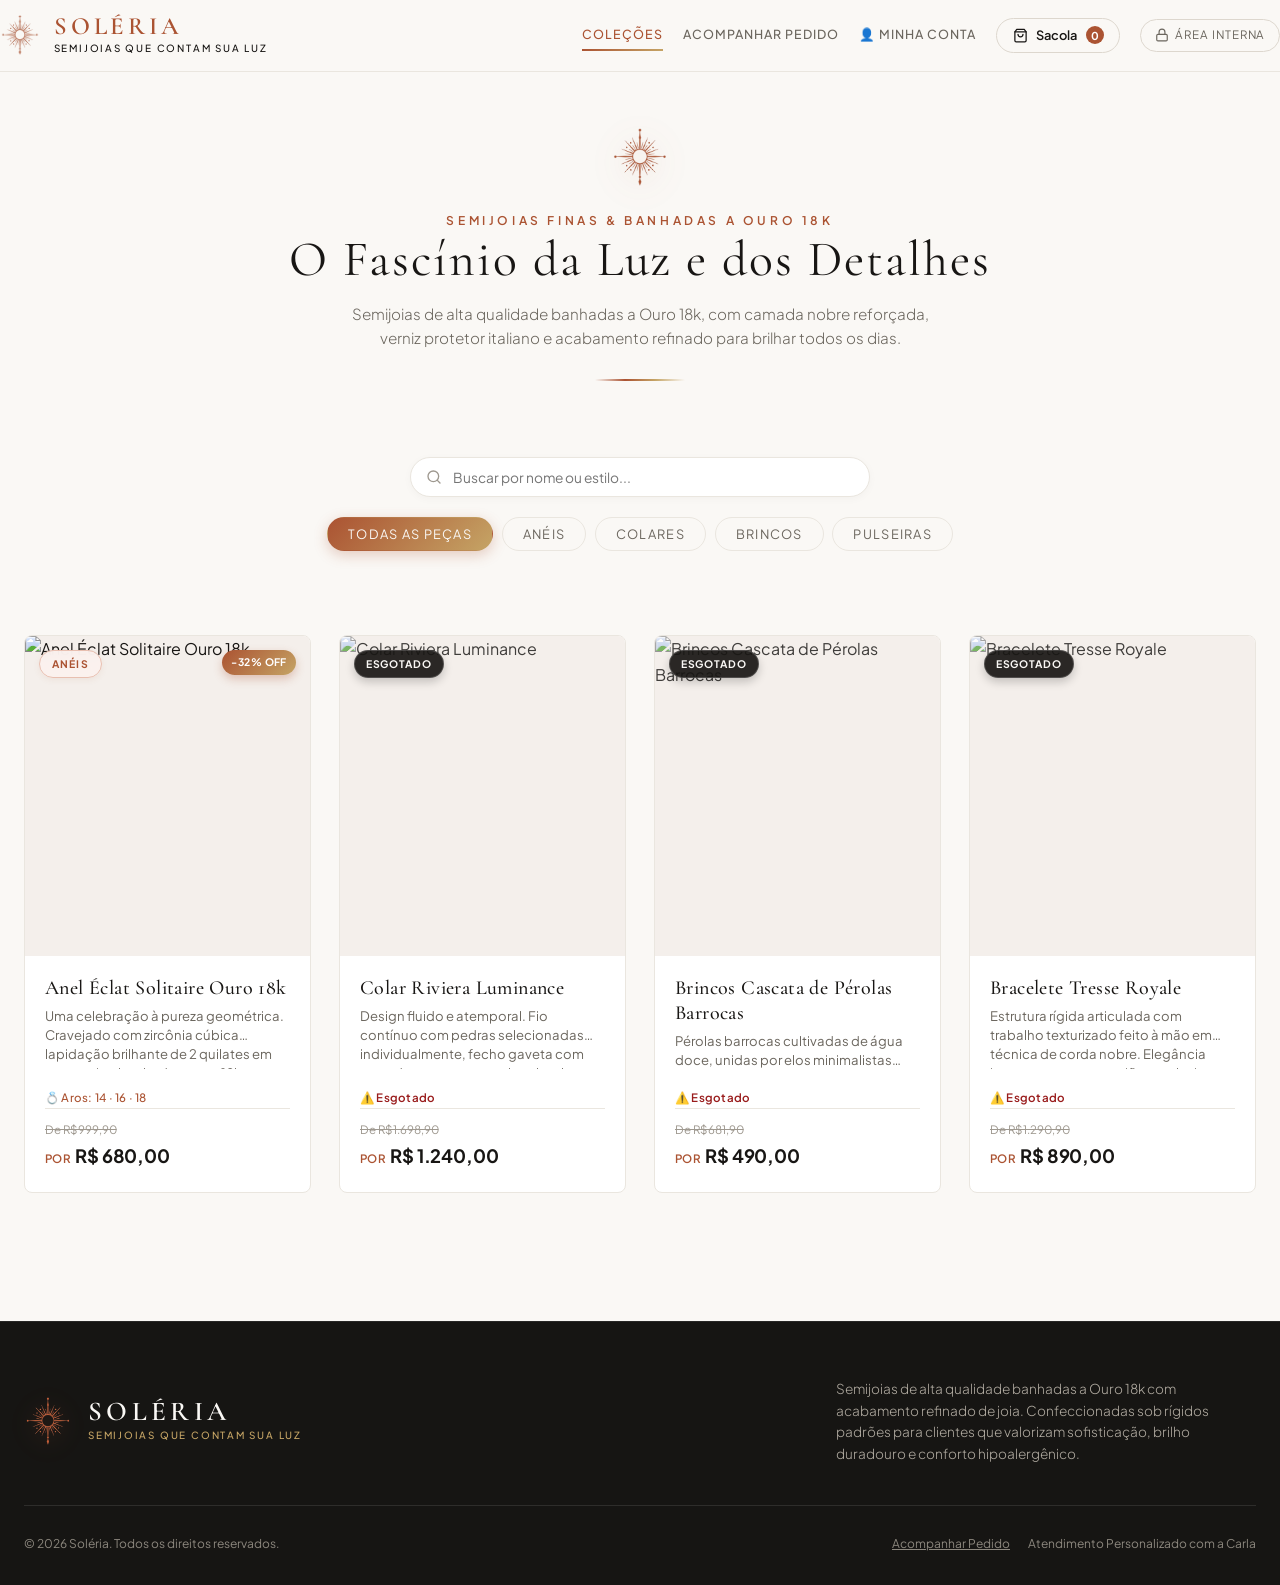
==== index.html @ b178fcd4 "fix(dashboard): ajustes de status aguardando pagamento, faturamento com baixa parcial e compatibilid" ====
<!DOCTYPE html>
<html lang="pt-BR">
<head>
  <meta charset="UTF-8">
  <meta name="viewport" content="width=device-width, initial-scale=1.0, viewport-fit=cover">
  
  <!-- SEO Essencial & Google Indexing -->
  <title>Soléria — Joias que contam sua luz</title>
  <meta name="description" content="Semijoias de alta qualidade banhadas a Ouro 18k com acabamento refinado de joia, verniz protetor e brilho duradouro. Conheça o catálogo exclusivo da Soléria.">
  <meta name="keywords" content="Soléria, semijoias, semijoias banhadas a ouro 18k, semijoias de alta qualidade, joias que contam sua luz, anéis banhados a ouro, colares, brincos, pulseiras, semijoias hipoalergênicas">
  <meta name="robots" content="index, follow, max-image-preview:large, max-snippet:-1, max-video-preview:-1">
  <link rel="canonical" href="https://soleria.carlamota.com.br/">
  <meta name="author" content="Soléria">
  <meta name="publisher" content="Soléria">

  <!-- Open Graph / Redes Sociais / WhatsApp -->
  <meta property="og:locale" content="pt_BR">
  <meta property="og:type" content="website">
  <meta property="og:title" content="Soléria — Joias que contam sua luz">
  <meta property="og:description" content="Semijoias de alta qualidade banhadas a Ouro 18k com acabamento refinado de joia, verniz protetor e brilho duradouro. Conheça o catálogo exclusivo da Soléria.">
  <meta property="og:url" content="https://soleria.carlamota.com.br/">
  <meta property="og:site_name" content="Soléria">
  <meta property="og:image" content="https://soleria.carlamota.com.br/assets/images/logo-simbolo.png">

  <!-- Twitter Cards -->
  <meta name="twitter:card" content="summary_large_image">
  <meta name="twitter:title" content="Soléria — Joias que contam sua luz">
  <meta name="twitter:description" content="Semijoias de alta qualidade banhadas a Ouro 18k com acabamento refinado de joia, verniz protetor e brilho duradouro.">
  <meta name="twitter:image" content="https://soleria.carlamota.com.br/assets/images/logo-simbolo.png">

  <!-- Favicon -->
  <link rel="icon" type="image/png" href="assets/images/logo-simbolo.png">
  
  <!-- Dados Estruturados Schema.org (Google Rich Snippets) -->
  <script type="application/ld+json">
  {
    "@context": "https://schema.org",
    "@graph": [
      {
        "@type": "JewelryStore",
        "@id": "https://soleria.carlamota.com.br/#store",
        "name": "Soléria",
        "alternateName": "Soléria Semijoias",
        "url": "https://soleria.carlamota.com.br/",
        "logo": "https://soleria.carlamota.com.br/assets/images/logo-simbolo.png",
        "image": "https://soleria.carlamota.com.br/assets/images/logo-simbolo.png",
        "description": "Semijoias de alta qualidade banhadas a Ouro 18k com acabamento refinado de joia, camada nobre reforçada e verniz protetor.",
        "priceRange": "$$",
        "currenciesAccepted": "BRL",
        "paymentAccepted": "Cartão de Crédito, PIX, Boleto"
      },
      {
        "@type": "WebSite",
        "@id": "https://soleria.carlamota.com.br/#website",
        "url": "https://soleria.carlamota.com.br/",
        "name": "Soléria — Joias que contam sua luz",
        "publisher": {
          "@id": "https://soleria.carlamota.com.br/#store"
        }
      }
    ]
  }
  </script>
  
  <!-- Bootloader White-Label / Multi-Tenant (Injeta cores, logo e banco da cliente) -->
  <script src="assets/js/tenant-config.js"></script>

  <!-- Estilos Compartilhados -->
  <link rel="stylesheet" href="assets/css/style.css?v=3.4">
  
  <!-- Supabase CDN -->
  <script src="https://cdn.jsdelivr.net/npm/@supabase/supabase-js@2"></script>
</head>
<body>

  <!-- Header Público -->
  <header class="site-header">
    <div class="container header-top">
      <div class="header-brand">
        <a href="/" class="header-brand-link" title="Soléria — Joias que contam sua luz">
          <img src="assets/images/logo-simbolo.png" alt="Símbolo Soléria" class="header-brand-symbol">
          <div>
            <span class="brand-title">Soléria</span>
            <span class="brand-subtitle">Semijoias que contam sua luz</span>
          </div>
        </a>
      </div>

      <nav class="header-nav">
        <a href="#colecoes" class="nav-link active">Coleções</a>
        <a href="rastreio.html" class="nav-link">Acompanhar Pedido</a>
        <a href="minha-conta.html" class="nav-link" id="nav-customer-account">Minha Conta</a>
        <button type="button" class="header-cart-btn" id="btn-open-cart" title="Ver Sacola de Compras">
          <svg width="15" height="15" viewBox="0 0 24 24" fill="none" stroke="currentColor" stroke-width="2" stroke-linecap="round" stroke-linejoin="round">
            <path d="M6 2L3 6v14a2 2 0 0 0 2 2h14a2 2 0 0 0 2-2V6l-3-4z"></path>
            <line x1="3" y1="6" x2="21" y2="6"></line>
            <path d="M16 10a4 4 0 0 1-8 0"></path>
          </svg>
          <span>Sacola</span>
          <span class="header-cart-badge">0</span>
        </button>
        <a href="admin.html" class="btn-header-admin" title="Acesso Restrito à Equipe">
          <svg width="14" height="14" viewBox="0 0 24 24" fill="none" stroke="currentColor" stroke-width="2" stroke-linecap="round" stroke-linejoin="round">
            <rect x="3" y="11" width="18" height="11" rx="2" ry="2"></rect>
            <path d="M7 11V7a5 5 0 0 1 10 0v4"></path>
          </svg>
          Área Interna
        </a>
      </nav>
    </div>
  </header>

  <!-- Barra de Administrador Ativo no Catálogo (Exibida dinamicamente se logado) -->
  <div id="catalog-admin-bar" class="catalog-admin-bar" style="display: none;">
    <div class="container admin-bar-content">
      <div class="admin-bar-left">
        <span class="admin-bar-dot"></span>
        <span><strong>Modo Gestor Ativo:</strong> Você está conectado como administrador. Todas as vendas devem ser registradas via Pedidos.</span>
      </div>
      <div>
        <a href="admin-pedidos.html?novo=true" class="admin-bar-link" style="margin-right: 1rem;">+ Novo Pedido</a>
        <a href="admin.html" class="admin-bar-link">Painel &rarr;</a>
      </div>
    </div>
  </div>

  <!-- Hero Section -->
  <section class="catalog-hero container">
    <div class="hero-emblem-wrap">
      <img src="assets/images/logo-simbolo.png" alt="Soléria Emblema" class="hero-emblem-img">
    </div>
    <span class="catalog-hero-eyebrow">Semijoias Finas & Banhadas a Ouro 18k</span>
    <h1 class="catalog-hero-title">O Fascínio da Luz e dos Detalhes</h1>
    <p class="catalog-hero-desc">
      Semijoias de alta qualidade banhadas a Ouro 18k, com camada nobre reforçada, verniz protetor italiano e acabamento refinado para brilhar todos os dias.
    </p>
  </section>

  <!-- Barra de Filtros e Busca -->
  <section class="container filter-bar-wrapper" id="colecoes">
    <div class="filter-search-container">
      <svg class="filter-search-icon" width="16" height="16" viewBox="0 0 24 24" fill="none" stroke="currentColor" stroke-width="2" stroke-linecap="round" stroke-linejoin="round">
        <circle cx="11" cy="11" r="8"></circle>
        <line x1="21" y1="21" x2="16.65" y2="16.65"></line>
      </svg>
      <input type="text" id="catalog-search" class="filter-search-input" placeholder="Buscar por nome ou estilo...">
    </div>

    <div class="category-pills" id="category-filters">
      <button class="category-pill active" data-category="todas">Todas as Peças</button>
      <!-- Categorias adicionais injetadas dinamicamente via JS -->
    </div>
  </section>

  <!-- Grid de Produtos -->
  <main class="container">
    <div id="loading-spinner" class="spinner"></div>

    <div class="product-grid" id="product-grid" style="display: none;">
      <!-- Cards de produtos injetados via catalogo.js -->
    </div>

    <!-- Estado Vazio -->
    <div id="empty-state" class="empty-state" style="display: none;">
      <div class="empty-state-icon">✦</div>
      <h3 class="empty-state-title">Nenhuma peça encontrada</h3>
      <p class="empty-state-desc">Tente ajustar seus filtros de busca ou conferir nossas outras categorias.</p>
      <button class="btn-secondary" id="btn-reset-filter">Ver Todas as Peças</button>
    </div>
  </main>

  <!-- Modal de Detalhes do Produto -->
  <div class="modal-overlay" id="product-modal" aria-hidden="true" role="dialog">
    <div class="modal-window">
      <button class="modal-close-btn" id="modal-close-btn" aria-label="Fechar modal">
        <svg width="18" height="18" viewBox="0 0 24 24" fill="none" stroke="currentColor" stroke-width="2" stroke-linecap="round" stroke-linejoin="round">
          <line x1="18" y1="6" x2="6" y2="18"></line>
          <line x1="6" y1="6" x2="18" y2="18"></line>
        </svg>
      </button>

      <div class="modal-product-layout">
        <!-- Galeria de Imagens -->
        <div class="modal-gallery">
          <div class="modal-main-image-wrap" id="modal-main-image-wrap" role="button" tabindex="0" title="Toque para ver a foto maior" aria-label="Toque para ver a foto maior">
            <img id="modal-main-img" class="modal-main-image" src="" alt="Imagem do Produto">
            <span class="modal-zoom-badge" aria-hidden="true">
              <svg width="14" height="14" viewBox="0 0 24 24" fill="none" stroke="currentColor" stroke-width="2.2" stroke-linecap="round" stroke-linejoin="round">
                <circle cx="11" cy="11" r="8"></circle>
                <line x1="21" y1="21" x2="16.65" y2="16.65"></line>
                <line x1="11" y1="8" x2="11" y2="14"></line>
                <line x1="8" y1="11" x2="14" y2="11"></line>
              </svg>
              <span>Toque para ampliar</span>
            </span>
          </div>
          <div class="modal-thumbnails" id="modal-thumbnails">
            <!-- Miniaturas injetadas dinamicamente -->
          </div>
        </div>

        <!-- Informações e Ações -->
        <div class="modal-details">
          <span class="modal-category-tag" id="modal-category">Categoria</span>
          <h2 class="modal-product-name" id="modal-title">Nome da Joia</h2>
          <div class="modal-product-sku" id="modal-sku" style="display: none;">
            SKU: <span id="modal-sku-val"></span>
          </div>
          
          <div class="modal-price-box">
            <div class="modal-price-promo-row" id="modal-promo-row" style="display: none;">
              <span class="modal-price-old" id="modal-price-old">De R$ 0,00</span>
              <span class="modal-discount-badge" id="modal-discount-badge">-35% OFF</span>
            </div>
            <div class="modal-price-val">
              <span class="modal-price-prefix" id="modal-price-prefix" style="display: none;">Por </span><span id="modal-price">R$ 0,00</span>
            </div>
            <div class="modal-price-installment" id="modal-installment">Até 6x sem juros no cartão de crédito</div>
          </div>

          <!-- Seleção de Aros Disponíveis (Visível apenas quando houver tamanhos em estoque) -->
          <div class="modal-sizes-box" id="modal-sizes-wrapper" style="display: none;">
            <div class="modal-sizes-title">
              <span>💍</span> Aros Disponíveis em Estoque:
            </div>
            <div class="modal-sizes-list" id="modal-sizes-list"></div>
          </div>

          <div class="modal-description-title">Detalhes da Peça</div>
          <div class="modal-description-text" id="modal-description">
            Descrição detalhada da peça.
          </div>

          <div class="modal-actions">
            <button type="button" class="btn-add-to-cart" id="btn-modal-add-cart">
              <svg width="16" height="16" viewBox="0 0 24 24" fill="none" stroke="currentColor" stroke-width="2" stroke-linecap="round" stroke-linejoin="round">
                <path d="M6 2L3 6v14a2 2 0 0 0 2 2h14a2 2 0 0 0 2-2V6l-3-4z"></path>
                <line x1="3" y1="6" x2="21" y2="6"></line>
                <path d="M16 10a4 4 0 0 1-8 0"></path>
              </svg>
              Adicionar à Sacola
            </button>

            <a id="modal-whatsapp-btn" href="#" target="_blank" rel="noopener noreferrer" class="btn-whatsapp-concierge">
              <svg viewBox="0 0 24 24">
                <path d="M12.04 2c-5.46 0-9.91 4.45-9.91 9.91 0 1.75.46 3.45 1.32 4.95L2.05 22l5.25-1.38c1.45.79 3.08 1.21 4.74 1.21 5.46 0 9.91-4.45 9.91-9.91 0-2.65-1.03-5.14-2.9-7.01A9.82 9.82 0 0 0 12.04 2m.01 1.67c2.2 0 4.26.86 5.82 2.42a8.23 8.23 0 0 1 2.41 5.83c0 4.54-3.7 8.24-8.24 8.24-1.48 0-2.93-.4-4.2-1.15l-.3-.18-3.12.82.83-3.04-.2-.31a8.19 8.19 0 0 1-1.26-4.38c0-4.54 3.7-8.24 8.24-8.24m4.52 11.63c-.25-.13-1.47-.72-1.7-.81-.23-.08-.39-.13-.56.13-.17.25-.64.81-.79.97-.14.17-.29.19-.54.06-.25-.13-1.06-.39-2.02-1.25-.75-.67-1.26-1.5-1.4-1.75-.15-.25-.02-.39.11-.51.11-.11.25-.29.38-.44.12-.14.17-.25.25-.42.08-.17.04-.31-.02-.44-.06-.13-.56-1.34-.76-1.84-.2-.48-.4-.42-.56-.43h-.47c-.17 0-.44.06-.67.31-.23.25-.88.86-.88 2.1 0 1.24.9 2.44 1.03 2.61.13.17 1.78 2.71 4.3 3.8 2.53 1.09 2.53.73 2.99.69.45-.05 1.47-.6 1.68-1.18.21-.59.21-1.09.15-1.19-.06-.1-.23-.17-.48-.29z"/>
              </svg>
              Falar com a Carla no WhatsApp
            </a>

            <button type="button" class="btn-modal-close-secondary" id="btn-modal-close-secondary">
              ✕ Fechar Janela
            </button>
          </div>
        </div>
      </div>
    </div>
  </div>

  <!-- Lightbox de Ampliação de Foto (Modal de Zoom com Botão de Fechar) -->
  <div class="image-lightbox-overlay" id="image-lightbox-modal" aria-hidden="true" role="dialog" aria-label="Foto ampliada da joia">
    <div class="lightbox-header">
      <span class="lightbox-counter" id="lightbox-counter">1 de 1</span>
      <button type="button" class="lightbox-close-btn" id="lightbox-close-btn" aria-label="Fechar foto ampliada">
        <svg width="22" height="22" viewBox="0 0 24 24" fill="none" stroke="currentColor" stroke-width="2.5" stroke-linecap="round" stroke-linejoin="round">
          <line x1="18" y1="6" x2="6" y2="18"></line>
          <line x1="6" y1="6" x2="18" y2="18"></line>
        </svg>
      </button>
    </div>

    <div class="lightbox-content" id="lightbox-content">
      <button type="button" class="lightbox-nav-btn lightbox-prev" id="lightbox-prev" aria-label="Foto anterior" style="display: none;">
        <svg width="24" height="24" viewBox="0 0 24 24" fill="none" stroke="currentColor" stroke-width="2.5" stroke-linecap="round" stroke-linejoin="round">
          <polyline points="15 18 9 12 15 6"></polyline>
        </svg>
      </button>

      <div class="lightbox-img-wrapper" id="lightbox-img-wrapper">
        <img id="lightbox-img" class="lightbox-img" src="" alt="Foto ampliada da joia">
      </div>

      <button type="button" class="lightbox-nav-btn lightbox-next" id="lightbox-next" aria-label="Próxima foto" style="display: none;">
        <svg width="24" height="24" viewBox="0 0 24 24" fill="none" stroke="currentColor" stroke-width="2.5" stroke-linecap="round" stroke-linejoin="round">
          <polyline points="9 18 15 12 9 6"></polyline>
        </svg>
      </button>
    </div>

    <div class="lightbox-footer">
      <div class="lightbox-thumbnails" id="lightbox-thumbnails"></div>
      <button type="button" class="lightbox-btn-close-bottom" id="lightbox-btn-close-bottom">
        ✕ Fechar foto ampliada
      </button>
    </div>
  </div>

  <!-- Drawer da Sacola de Compras -->
  <div class="cart-drawer-overlay" id="cart-drawer-overlay">
    <aside class="cart-drawer">
      <div class="cart-drawer-header">
        <div class="cart-drawer-title-wrap">
          <h2 class="cart-drawer-title">Sua Sacola</h2>
          <span class="cart-drawer-count" id="cart-drawer-count">0 peças</span>
        </div>
        <button type="button" class="cart-drawer-close" id="cart-drawer-close" aria-label="Fechar sacola">
          <svg width="20" height="20" viewBox="0 0 24 24" fill="none" stroke="currentColor" stroke-width="2">
            <line x1="18" y1="6" x2="6" y2="18"></line>
            <line x1="6" y1="6" x2="18" y2="18"></line>
          </svg>
        </button>
      </div>
      <div class="cart-drawer-body" id="cart-drawer-body"></div>
      <div class="cart-drawer-footer" id="cart-drawer-footer"></div>
    </aside>
  </div>

  <!-- Footer Público -->
  <footer class="site-footer">
    <div class="container">
      <div class="footer-top">
        <div class="footer-brand">
          <img src="assets/images/logo-simbolo.png" alt="Soléria" class="footer-brand-logo-img">
          <div>
            <div class="brand-title" style="color: #FAF8F5; font-size: 1.7rem;">Soléria</div>
            <div class="brand-subtitle" style="color: var(--gold-primary);">Semijoias que contam sua luz</div>
          </div>
        </div>
        <p style="max-width: 420px; font-size: 0.85rem; color: #B3ADA3; font-weight: 300;">
          Semijoias de alta qualidade banhadas a Ouro 18k com acabamento refinado de joia. Confeccionadas sob rígidos padrões para clientes que valorizam sofisticação, brilho duradouro e conforto hipoalergênico.
        </p>
      </div>
      <div class="footer-bottom">
        <span>&copy; <span id="current-year"></span> Soléria. Todos os direitos reservados.</span>
        <span>
          <a href="rastreio" style="color: inherit; text-decoration: underline; margin-right: 1rem;">Acompanhar Pedido</a>
          Atendimento Personalizado com a Carla
        </span>
      </div>
    </div>
  </footer>

  <!-- Scripts -->
  <script src="assets/js/supabase.js?v=3.3"></script>
  <script src="assets/js/cliente.js?v=3.3"></script>
  <script src="assets/js/pagbank.js?v=1.0"></script>
  <script src="assets/js/carrinho.js?v=3.3"></script>
  <script src="assets/js/catalogo.js?v=3.4"></script>
</body>
</html>
---- assets/css/style.css ----
/* ==========================================================================
   SOLÉRIA — HAUTE JOAILLERIE & ACCESSOIRES
   Design System & Shared Stylesheet
   ========================================================================== */

@import url('https://fonts.googleapis.com/css2?family=Cormorant+Garamond:ital,wght@0,300;0,400;0,500;0,600;1,400&family=Plus+Jakarta+Sans:wght@300;400;500;600;700&display=swap');

:root {
  /* Soléria Official Brand Palette (Terracotta + Champagne Gold) */
  --brand-terracotta: #AB5332;       /* Terracota Oficial da Logo Soléria */
  --brand-terracotta-hover: #8F3E20; /* Tom mais escuro para hover */
  --brand-terracotta-dark: #6E2D15;
  --brand-terracotta-light: #FBF2EE; /* Fundo suave para tags e detalhes */
  --brand-terracotta-subtle: #F6E5DE;
  --brand-terracotta-border: #E8BFB0;
  --brand-terracotta-glow: rgba(171, 83, 50, 0.16);

  /* Metallic Accents */
  --gold-primary: #C5A465;        /* Champagne gold */
  --gold-hover: #AF8F4E;
  --gold-light: #F7F2E7;          /* Soft champagne glow */
  --gold-border: #E8DCC4;

  /* Soléria Luxury Dual Gradients */
  --brand-gradient: linear-gradient(135deg, #AB5332 0%, #C5A465 100%);
  --brand-gradient-hover: linear-gradient(135deg, #8F3E20 0%, #AF8F4E 100%);
  --brand-gradient-soft: linear-gradient(135deg, rgba(171, 83, 50, 0.08) 0%, rgba(197, 164, 101, 0.08) 100%);

  /* Base Surface Colors */
  --bg-primary: #FAF8F5;          /* Warm alabaster silk */
  --bg-surface: #FFFFFF;          /* Pure white card surface */
  --bg-surface-alt: #F4EFEB;      /* Muted stone beige */
  --bg-elevated: #FFFFFF;
  --bg-overlay: rgba(18, 17, 16, 0.65);

  --text-primary: #181614;        /* Soft obsidian */
  --text-secondary: #6B665E;      /* Warm taupe gray */
  --text-muted: #9E988F;          /* Subtle tertiary */
  --text-inverse: #FAF8F5;

  /* Borders & Dividers */
  --border-subtle: #EAE6DF;
  --border-medium: #DDD7CE;
  --border-focus: #AB5332;

  /* Feedback Colors */
  --status-active-bg: #EBF5EE;
  --status-active-text: #216E39;
  --status-inactive-bg: #F4F1EA;
  --status-inactive-text: #7A7265;
  --status-danger-bg: #FDF2F2;
  --status-danger-text: #9B2C2C;
  --status-info-bg: #EEF4FB;
  --status-info-text: #2B6CB0;

  /* Typography */
  --font-serif: 'Cormorant Garamond', Georgia, 'Times New Roman', serif;
  --font-sans: 'Plus Jakarta Sans', -apple-system, BlinkMacSystemFont, 'Segoe UI', Roboto, sans-serif;

  /* Elevations & Shadows */
  --shadow-sm: 0 1px 3px rgba(24, 22, 20, 0.04);
  --shadow-md: 0 4px 14px rgba(24, 22, 20, 0.06);
  --shadow-lg: 0 12px 30px rgba(24, 22, 20, 0.08);
  --shadow-dropdown: 0 10px 25px rgba(24, 22, 20, 0.12);

  /* Radius */
  --radius-sm: 4px;
  --radius-md: 8px;
  --radius-lg: 12px;
  --radius-full: 9999px;

  /* Transitions */
  --trans-fast: 0.18s cubic-bezier(0.16, 1, 0.3, 1);
  --trans-smooth: 0.3s cubic-bezier(0.16, 1, 0.3, 1);
}

/* Base Reset */
*, *::before, *::after {
  box-sizing: border-box;
  margin: 0;
  padding: 0;
}

html {
  font-size: 16px;
  scroll-behavior: smooth;
  -webkit-font-smoothing: antialiased;
  -moz-osx-font-smoothing: grayscale;
  -webkit-tap-highlight-color: transparent;
}

body {
  font-family: var(--font-sans);
  background-color: var(--bg-primary);
  color: var(--text-primary);
  line-height: 1.6;
  min-height: 100vh;
  min-height: 100dvh;
  display: flex;
  flex-direction: column;
  overflow-x: hidden;
}

/* Otimização de toque e seleção nativa em dispositivos móveis */
button, a, [role="button"], .category-pill, .cart-qty-btn, .delivery-option-btn, .modal-thumb, .ring-size-badge {
  touch-action: manipulation;
}

button, [role="button"], .category-pill, .header-cart-btn, .cart-qty-btn, .delivery-option-btn {
  user-select: none;
  -webkit-user-select: none;
  -webkit-touch-callout: none;
}

button:active, [role="button"]:active {
  transform: scale(0.97);
}

img {
  max-width: 100%;
  height: auto;
  display: block;
}

button, input, select, textarea {
  font-family: inherit;
  font-size: inherit;
  color: inherit;
}

a {
  color: inherit;
  text-decoration: none;
}

/* Typography Helpers */
.font-serif { font-family: var(--font-serif); }
.font-sans { font-family: var(--font-sans); }

.brand-title {
  font-family: var(--font-serif);
  font-size: 2.1rem;
  font-weight: 400;
  letter-spacing: 0.32em;
  text-transform: uppercase;
  color: var(--brand-terracotta);
  line-height: 1.1;
  transition: color var(--trans-fast);
}

.brand-subtitle {
  font-family: var(--font-sans);
  font-size: 0.66rem;
  letter-spacing: 0.26em;
  text-transform: uppercase;
  color: var(--gold-primary);
  font-weight: 600;
  margin-top: 3px;
}

/* Layout Container */
.container {
  width: 100%;
  max-width: 1280px;
  margin: 0 auto;
  padding: 0 1.5rem;
}

.container-narrow {
  width: 100%;
  max-width: 860px;
  margin: 0 auto;
  padding: 0 1.5rem;
}

/* Header & Navigation (Public) */
.site-header {
  background-color: rgba(250, 248, 245, 0.94);
  backdrop-filter: blur(12px);
  -webkit-backdrop-filter: blur(12px);
  border-bottom: 1px solid var(--border-subtle);
  position: sticky;
  top: 0;
  z-index: 100;
}

.header-top {
  display: flex;
  align-items: center;
  justify-content: space-between;
  padding: 0.85rem 0;
  gap: 1.5rem;
}

.header-brand {
  display: flex;
  align-items: center;
  flex-shrink: 0;
}

.header-brand-link {
  display: flex;
  align-items: center;
  gap: 0.85rem;
  text-decoration: none;
  flex-shrink: 0;
  white-space: nowrap;
}

.header-brand-symbol {
  width: 40px;
  height: 40px;
  object-fit: contain;
  transition: transform var(--trans-smooth);
  flex-shrink: 0;
}

.header-brand-link:hover .header-brand-symbol {
  transform: rotate(30deg) scale(1.08);
}

.brand-title {
  display: block;
  font-family: var(--font-serif);
  font-size: 1.55rem;
  font-weight: 600;
  letter-spacing: 0.16em;
  text-transform: uppercase;
  color: var(--brand-terracotta);
  line-height: 1;
  white-space: nowrap;
}

.brand-subtitle {
  display: block;
  font-family: var(--font-sans);
  font-size: 0.62rem;
  text-transform: uppercase;
  letter-spacing: 0.18em;
  color: var(--gold-dark);
  font-weight: 500;
  margin-top: 3px;
  white-space: nowrap;
}

.header-nav {
  display: flex;
  align-items: center;
  gap: 1.25rem;
  flex-wrap: wrap;
  justify-content: flex-end;
}

.nav-link {
  font-size: 0.78rem;
  text-transform: uppercase;
  letter-spacing: 0.08em;
  color: var(--text-secondary);
  font-weight: 500;
  position: relative;
  transition: color var(--trans-fast);
  padding: 0.35rem 0;
  white-space: nowrap;
}

.nav-link:hover, .nav-link.active {
  color: var(--brand-terracotta);
}

.nav-link.active::after {
  content: '';
  position: absolute;
  bottom: 0;
  left: 0;
  width: 100%;
  height: 2px;
  background: var(--brand-gradient);
}

.btn-header-admin {
  font-size: 0.72rem;
  letter-spacing: 0.08em;
  text-transform: uppercase;
  color: var(--text-secondary);
  border: 1px solid var(--border-medium);
  padding: 0.4rem 0.85rem;
  border-radius: var(--radius-full);
  transition: all var(--trans-fast);
  display: inline-flex;
  align-items: center;
  gap: 0.4rem;
  white-space: nowrap;
  flex-shrink: 0;
}

.btn-header-admin:hover {
  border-color: var(--brand-terracotta);
  color: var(--brand-terracotta);
  background-color: var(--brand-terracotta-light);
}

/* Hero Banner (Catálogo) */
.catalog-hero {
  padding: 3.5rem 0 2.25rem;
  text-align: center;
  position: relative;
}

.hero-emblem-wrap {
  display: flex;
  justify-content: center;
  align-items: center;
  margin-bottom: 1.25rem;
}

.hero-emblem-img {
  width: 58px;
  height: 58px;
  object-fit: contain;
  filter: drop-shadow(0 6px 16px rgba(171, 83, 50, 0.25));
  animation: heroSymbolGlow 5s ease-in-out infinite;
}

@keyframes heroSymbolGlow {
  0%, 100% {
    transform: scale(1) rotate(0deg);
    filter: drop-shadow(0 4px 14px rgba(171, 83, 50, 0.22));
  }
  50% {
    transform: scale(1.06) rotate(6deg);
    filter: drop-shadow(0 8px 24px rgba(171, 83, 50, 0.4));
  }
}

.catalog-hero::after {
  content: '';
  display: block;
  width: 90px;
  height: 2px;
  background: linear-gradient(90deg, transparent, var(--brand-terracotta), var(--gold-primary), transparent);
  margin: 1.75rem auto 0;
}

.catalog-hero-eyebrow {
  font-size: 0.75rem;
  letter-spacing: 0.3em;
  text-transform: uppercase;
  color: var(--brand-terracotta);
  font-weight: 600;
  margin-bottom: 0.6rem;
}

.catalog-hero-title {
  font-family: var(--font-serif);
  font-size: 3.1rem;
  font-weight: 400;
  letter-spacing: 0.04em;
  color: var(--text-primary);
  line-height: 1.15;
}

.catalog-hero-desc {
  max-width: 580px;
  margin: 0.85rem auto 0;
  font-size: 0.95rem;
  color: var(--text-secondary);
  font-weight: 300;
}

/* Category Filters & Search Bar */
.filter-bar-wrapper {
  margin: 2.5rem auto !important;
  display: flex;
  flex-direction: column;
  align-items: center;
  justify-content: center;
  text-align: center;
  width: 100%;
  max-width: 1280px;
  gap: 1.25rem;
}

.category-pills,
.category-filters-container,
#category-filters {
  display: flex;
  align-items: center;
  justify-content: center;
  flex-wrap: wrap;
  gap: 0.55rem;
  width: 100%;
  max-width: 980px;
  margin: 0 auto;
  text-align: center;
}

.category-pill {
  background: transparent;
  border: 1px solid var(--border-subtle);
  border-radius: var(--radius-full);
  padding: 0.5rem 1.25rem;
  font-size: 0.8rem;
  letter-spacing: 0.1em;
  text-transform: uppercase;
  color: var(--text-secondary);
  cursor: pointer;
  transition: all var(--trans-fast);
  display: inline-flex;
  align-items: center;
  justify-content: center;
  text-align: center;
  white-space: nowrap;
}

.category-pill:hover {
  border-color: var(--brand-terracotta);
  color: var(--brand-terracotta);
  background-color: var(--brand-terracotta-light);
}

.category-pill.active {
  background: var(--brand-gradient);
  border-color: transparent;
  color: #FAF8F5;
  box-shadow: 0 4px 14px rgba(171, 83, 50, 0.28);
}

.filter-search-container,
.catalog-search-wrap {
  max-width: 460px;
  margin: 0 auto;
  width: 100%;
  position: relative;
  display: flex;
  align-items: center;
  justify-content: center;
}

.filter-search-input,
.catalog-search-input {
  width: 100%;
  padding: 0.68rem 1.2rem 0.68rem 2.6rem;
  border: 1px solid var(--border-subtle);
  background-color: var(--bg-surface);
  border-radius: var(--radius-full);
  font-size: 0.86rem;
  outline: none;
  transition: all var(--trans-fast);
  box-shadow: 0 2px 8px rgba(0, 0, 0, 0.03);
}

.filter-search-input:focus,
.catalog-search-input:focus {
  border-color: var(--gold-primary);
  box-shadow: 0 0 0 3px rgba(197, 164, 101, 0.15);
}

.filter-search-icon {
  position: absolute;
  left: 1rem;
  top: 50%;
  transform: translateY(-50%);
  color: var(--text-muted);
  pointer-events: none;
}

/* Product Catalog Grid */
.product-grid {
  display: grid;
  grid-template-columns: repeat(auto-fill, minmax(280px, 1fr));
  gap: 2rem 1.75rem;
  margin-bottom: 4rem;
}

.product-card {
  background-color: var(--bg-surface);
  border: 1px solid var(--border-subtle);
  border-radius: var(--radius-md);
  overflow: hidden;
  display: flex;
  flex-direction: column;
  cursor: pointer;
  transition: transform var(--trans-smooth), box-shadow var(--trans-smooth), border-color var(--trans-smooth);
  position: relative;
}

.product-card:hover {
  transform: translateY(-4px);
  box-shadow: var(--shadow-md);
  border-color: var(--border-medium);
}

.product-card-image-box {
  width: 100%;
  aspect-ratio: 1 / 1.12;
  background-color: var(--bg-surface-alt);
  position: relative;
  overflow: hidden;
}

.product-card-img {
  width: 100%;
  height: 100%;
  object-fit: cover;
  transition: transform 0.6s cubic-bezier(0.16, 1, 0.3, 1);
}

.product-card:hover .product-card-img {
  transform: scale(1.05);
}

.product-card-category-badge {
  position: absolute;
  top: 0.85rem;
  left: 0.85rem;
  background-color: rgba(251, 242, 238, 0.94);
  backdrop-filter: blur(6px);
  padding: 0.28rem 0.75rem;
  font-size: 0.65rem;
  font-weight: 700;
  text-transform: uppercase;
  letter-spacing: 0.12em;
  color: var(--brand-terracotta);
  border-radius: var(--radius-full);
  border: 1px solid var(--brand-terracotta-border);
  box-shadow: 0 2px 6px rgba(171, 83, 50, 0.08);
}

.product-card-content {
  padding: 1.25rem 1.25rem 1.35rem;
  display: flex;
  flex-direction: column;
  flex-grow: 1;
}

.product-card-title {
  font-family: var(--font-serif);
  font-size: 1.25rem;
  font-weight: 500;
  letter-spacing: 0.02em;
  color: var(--text-primary);
  line-height: 1.25;
  margin-bottom: 0.35rem;
}

.product-card-desc {
  font-size: 0.82rem;
  color: var(--text-secondary);
  line-height: 1.45;
  margin-bottom: 0.9rem;
  display: -webkit-box;
  -webkit-line-clamp: 2;
  -webkit-box-orient: vertical;
  overflow: hidden;
  flex-grow: 1;
}

.product-card-footer {
  display: flex;
  align-items: flex-end;
  justify-content: space-between;
  padding-top: 0.75rem;
  border-top: 1px solid var(--border-subtle);
  margin-top: auto;
}

.product-card-pricing-block {
  display: flex;
  flex-direction: column;
  gap: 0.1rem;
}

.product-price-old {
  font-size: 0.72rem;
  color: var(--text-muted);
  text-decoration: line-through;
  font-weight: 400;
  letter-spacing: -0.01em;
}

.product-card-price {
  font-family: var(--font-sans);
  font-size: 1.15rem;
  font-weight: 700;
  color: var(--text-primary);
  letter-spacing: -0.01em;
  display: flex;
  align-items: baseline;
  gap: 0.25rem;
}

.product-card-price .price-prefix {
  font-size: 0.72rem;
  font-weight: 600;
  color: var(--brand-terracotta);
  text-transform: uppercase;
  letter-spacing: 0.04em;
}

.product-card-discount-badge {
  position: absolute;
  top: 0.85rem;
  right: 0.85rem;
  background: var(--brand-gradient);
  color: #FFFFFF;
  font-size: 0.65rem;
  font-weight: 700;
  letter-spacing: 0.04em;
  padding: 0.26rem 0.6rem;
  border-radius: var(--radius-full);
  box-shadow: 0 4px 10px rgba(171, 83, 50, 0.3);
  z-index: 2;
  text-transform: uppercase;
}

.product-card-action-hint {
  font-size: 0.72rem;
  text-transform: uppercase;
  letter-spacing: 0.12em;
  color: var(--brand-terracotta);
  font-weight: 700;
  display: flex;
  align-items: center;
  gap: 0.35rem;
  opacity: 0;
  transform: translateX(-6px);
  transition: all var(--trans-fast);
}

.product-card:hover .product-card-action-hint {
  opacity: 1;
  transform: translateX(0);
}

/* Modal de Detalhes do Produto */
.modal-overlay {
  position: fixed;
  inset: 0;
  background-color: var(--bg-overlay);
  backdrop-filter: blur(8px);
  -webkit-backdrop-filter: blur(8px);
  z-index: 1000;
  display: flex;
  align-items: center;
  justify-content: center;
  padding: 1.5rem;
  opacity: 0;
  pointer-events: none;
  transition: opacity var(--trans-smooth);
}

.modal-overlay.active {
  opacity: 1;
  pointer-events: auto;
}

.modal-window {
  background-color: var(--bg-surface);
  border: 1px solid var(--border-subtle);
  border-radius: var(--radius-lg);
  max-width: 960px;
  width: 100%;
  max-height: 90vh;
  overflow-y: auto;
  position: relative;
  box-shadow: var(--shadow-lg);
  transform: translateY(16px) scale(0.98);
  transition: transform var(--trans-smooth);
}

.modal-overlay.active .modal-window {
  transform: translateY(0) scale(1);
}

.modal-close-btn {
  position: absolute;
  top: 1.25rem;
  right: 1.25rem;
  width: 36px;
  height: 36px;
  border-radius: 50%;
  background-color: rgba(250, 248, 245, 0.9);
  border: 1px solid var(--border-subtle);
  color: var(--text-primary);
  display: flex;
  align-items: center;
  justify-content: center;
  cursor: pointer;
  z-index: 10;
  transition: all var(--trans-fast);
}

.modal-close-btn:hover {
  background-color: var(--text-primary);
  color: var(--text-inverse);
  transform: none;
}

.modal-product-layout {
  display: grid;
  grid-template-columns: 1.05fr 1fr;
  min-height: 520px;
}

.modal-gallery {
  padding: 1.75rem;
  background-color: var(--bg-surface-alt);
  display: flex;
  flex-direction: column;
  gap: 1rem;
}

.modal-main-image-wrap {
  width: 100%;
  aspect-ratio: 1 / 1.1;
  background-color: #EDE8E2;
  border-radius: var(--radius-md);
  overflow: hidden;
  box-shadow: var(--shadow-sm);
  position: relative;
  cursor: zoom-in;
  transition: transform var(--trans-fast);
}

.modal-main-image-wrap:hover .modal-main-image {
  transform: scale(1.03);
}

.modal-main-image {
  width: 100%;
  height: 100%;
  object-fit: cover;
  transition: transform var(--trans-smooth);
}

.modal-zoom-badge {
  position: absolute;
  bottom: 10px;
  right: 10px;
  background: rgba(28, 25, 23, 0.78);
  color: #FAF8F5;
  font-size: 0.72rem;
  font-weight: 500;
  padding: 5px 10px;
  border-radius: 20px;
  display: inline-flex;
  align-items: center;
  gap: 5px;
  backdrop-filter: blur(8px);
  -webkit-backdrop-filter: blur(8px);
  box-shadow: 0 4px 10px rgba(0, 0, 0, 0.22);
  pointer-events: none;
  transition: all var(--trans-fast);
  z-index: 2;
  border: 1px solid rgba(255, 255, 255, 0.2);
}

.modal-main-image-wrap:hover .modal-zoom-badge {
  background: rgba(28, 25, 23, 0.92);
  transform: scale(1.05);
}

.modal-thumbnails {
  display: flex;
  gap: 0.6rem;
  overflow-x: auto;
  padding-bottom: 0.3rem;
}

.modal-thumb {
  width: 64px;
  height: 64px;
  border-radius: var(--radius-sm);
  border: 2px solid transparent;
  overflow: hidden;
  cursor: pointer;
  flex-shrink: 0;
  background-color: #EDE8E2;
  transition: border-color var(--trans-fast);
}

.modal-thumb.active {
  border-color: var(--gold-primary);
}

.modal-thumb img {
  width: 100%;
  height: 100%;
  object-fit: cover;
}

.modal-details {
  padding: 2.5rem 2.25rem;
  display: flex;
  flex-direction: column;
}

.modal-category-tag {
  display: inline-block;
  align-self: flex-start;
  font-size: 0.68rem;
  text-transform: uppercase;
  letter-spacing: 0.16em;
  color: var(--brand-terracotta);
  font-weight: 700;
  background-color: var(--brand-terracotta-light);
  padding: 0.3rem 0.8rem;
  border-radius: var(--radius-full);
  border: 1px solid var(--brand-terracotta-border);
  margin-bottom: 0.75rem;
}

.modal-product-name {
  font-family: var(--font-serif);
  font-size: 2.1rem;
  font-weight: 400;
  line-height: 1.15;
  color: var(--text-primary);
  margin-bottom: 0.35rem;
}

.modal-product-sku {
  font-family: var(--font-mono, monospace);
  font-size: 0.74rem;
  color: var(--text-muted);
  letter-spacing: 0.05em;
  margin-bottom: 1rem;
  display: inline-block;
  background: rgba(0, 0, 0, 0.03);
  padding: 0.2rem 0.5rem;
  border-radius: 4px;
}

.modal-product-sku span {
  color: var(--brand-terracotta);
  font-weight: 700;
}

.modal-price-box {
  margin-bottom: 1.75rem;
  padding-bottom: 1.25rem;
  border-bottom: 1px solid var(--border-subtle);
}

.modal-price-promo-row {
  display: flex;
  align-items: center;
  gap: 0.65rem;
  margin-bottom: 0.25rem;
}

.modal-price-old {
  font-size: 0.95rem;
  color: var(--text-muted);
  text-decoration: line-through;
  font-weight: 400;
}

.modal-discount-badge {
  background-color: var(--brand-terracotta-light);
  color: var(--brand-terracotta);
  border: 1px solid var(--brand-terracotta-border);
  font-size: 0.72rem;
  font-weight: 700;
  padding: 0.2rem 0.6rem;
  border-radius: var(--radius-full);
  letter-spacing: 0.04em;
  text-transform: uppercase;
}

.modal-price-val {
  font-size: 1.75rem;
  font-weight: 700;
  color: var(--text-primary);
  letter-spacing: -0.02em;
  display: flex;
  align-items: baseline;
  gap: 0.35rem;
}

.modal-price-prefix {
  font-size: 0.95rem;
  font-weight: 500;
  color: var(--brand-terracotta);
  text-transform: uppercase;
  letter-spacing: 0.05em;
}

.modal-price-installment {
  font-size: 0.8rem;
  color: var(--text-secondary);
  margin-top: 0.15rem;
}

.modal-description-title {
  font-size: 0.75rem;
  text-transform: uppercase;
  letter-spacing: 0.15em;
  color: var(--text-muted);
  font-weight: 600;
  margin-bottom: 0.6rem;
}

.modal-description-text {
  font-size: 0.92rem;
  color: var(--text-secondary);
  line-height: 1.7;
  white-space: pre-line;
  margin-bottom: 2rem;
  flex-grow: 1;
}

.modal-actions {
  display: flex;
  flex-direction: column;
  gap: 0.75rem;
  margin-top: auto;
}

.btn-whatsapp-concierge {
  background-color: var(--text-primary);
  color: var(--text-inverse);
  padding: 0.95rem 1.5rem;
  border-radius: var(--radius-md);
  font-size: 0.82rem;
  font-weight: 600;
  letter-spacing: 0.14em;
  text-transform: uppercase;
  display: flex;
  align-items: center;
  justify-content: center;
  gap: 0.6rem;
  border: 1px solid var(--text-primary);
  cursor: pointer;
  transition: all var(--trans-fast);
}

.btn-whatsapp-concierge:hover {
  background-color: #2D2A26;
  border-color: #2D2A26;
  box-shadow: var(--shadow-md);
}

.btn-whatsapp-concierge svg {
  width: 18px;
  height: 18px;
  fill: currentColor;
}

/* ==========================================================================
   ADMIN & DASHBOARD STYLES
   ========================================================================== */

/* Admin Top Bar */
.admin-header {
  background-color: #161513;
  color: #FAF8F5;
  border-bottom: 1px solid rgba(255, 255, 255, 0.08);
  position: sticky;
  top: 0;
  z-index: 100;
  box-shadow: 0 4px 20px rgba(0, 0, 0, 0.25);
  padding-top: 0.65rem;
}

.admin-header .container {
  max-width: 1720px;
  margin: 0 auto;
  padding: 0 1.5rem;
}

.admin-header-content {
  display: grid;
  grid-template-columns: 1fr auto;
  grid-template-areas:
    "brand user"
    "nav   nav";
  row-gap: 0.65rem;
  column-gap: 1.25rem;
  align-items: center;
  padding: 0.35rem 0 0.55rem;
  width: 100%;
}

.admin-header-brand {
  grid-area: brand;
  display: flex;
  align-items: center;
  gap: 0.75rem;
  min-width: 0;
}

.admin-brand-link {
  display: inline-flex;
  align-items: center;
  gap: 0.75rem;
  text-decoration: none;
  min-width: 0;
}

.admin-logo-icon {
  width: 28px;
  height: 28px;
  object-fit: contain;
  filter: drop-shadow(0 2px 6px rgba(171, 83, 50, 0.4));
  transition: transform var(--trans-smooth);
  flex-shrink: 0;
}

.admin-brand-link:hover .admin-logo-icon {
  transform: rotate(30deg) scale(1.1);
}

.admin-header-brand .brand-title {
  font-size: 1.35rem !important;
  letter-spacing: 0.18em !important;
  color: #FAF8F5 !important;
  font-family: var(--font-serif, serif);
  font-weight: 600;
  white-space: nowrap;
  line-height: 1.2;
}

.admin-badge-label {
  display: none !important;
}

.admin-user-menu {
  grid-area: user;
  display: flex;
  align-items: center;
  justify-content: flex-end;
  gap: 0.85rem;
  flex-shrink: 0;
}

.admin-user-email {
  font-size: 0.82rem;
  color: #A8A29E;
  max-width: 220px;
  overflow: hidden;
  text-overflow: ellipsis;
  white-space: nowrap;
}

.btn-logout {
  background: rgba(255, 255, 255, 0.06);
  border: 1px solid rgba(255, 255, 255, 0.22);
  color: #FAF8F5;
  font-size: 0.74rem;
  text-transform: uppercase;
  letter-spacing: 0.08em;
  font-weight: 600;
  padding: 0.35rem 0.85rem;
  border-radius: 5px;
  cursor: pointer;
  transition: all var(--trans-fast);
}

.btn-logout:hover {
  background-color: rgba(220, 53, 69, 0.2);
  border-color: #dc3545;
  color: #ff8585;
}

/* Linha Inferior: Barra de Navegação Completa e Espaçosa */
.admin-nav {
  grid-area: nav;
  display: flex;
  align-items: center;
  gap: 0.35rem;
  width: 100%;
  overflow-x: auto;
  scrollbar-width: none;
  -webkit-overflow-scrolling: touch;
  padding: 0.35rem 0 0.15rem;
  border-top: 1px solid rgba(255, 255, 255, 0.06);
}

.admin-nav::-webkit-scrollbar {
  display: none;
}

.admin-nav-item {
  color: #C5BFB5;
  font-size: 0.82rem;
  letter-spacing: 0.04em;
  text-transform: uppercase;
  font-weight: 600;
  padding: 0.45rem 0.85rem;
  border-radius: 6px;
  transition: all var(--trans-fast);
  display: inline-flex;
  align-items: center;
  gap: 0.45rem;
  white-space: nowrap;
  flex-shrink: 0;
  border: 1px solid transparent;
  line-height: 1;
}

.admin-nav-item svg {
  width: 15px;
  height: 15px;
  flex-shrink: 0;
  opacity: 0.85;
}

.admin-nav-item:hover {
  color: #FAF8F5;
  background-color: rgba(255, 255, 255, 0.08);
}

.admin-nav-item.active {
  color: #FAF8F5;
  background-color: rgba(197, 164, 101, 0.22);
  border-color: rgba(197, 164, 101, 0.65);
  font-weight: 700;
  box-shadow: 0 2px 10px rgba(197, 164, 101, 0.15);
}

.admin-nav-item.active svg {
  opacity: 1;
}

/* Espaçamento generoso do conteúdo principal abaixo do Top Header Admin */
#admin-app > main.container,
.admin-header + main,
.admin-header ~ main,
body > main.container {
  padding-top: 2.75rem !important;
  padding-bottom: 4rem;
}

.admin-tabs-container {
  margin-top: 0.75rem !important;
  margin-bottom: 2.25rem !important;
}

@media (max-width: 1200px) {
  .admin-header-brand {
    min-width: auto;
  }
  .admin-user-menu {
    min-width: auto;
  }
  .admin-nav {
    overflow-x: auto;
    scrollbar-width: none;
    -webkit-overflow-scrolling: touch;
    justify-content: flex-start;
  }
}

/* Page Headers (Admin) */
.admin-page-header {
  margin: 0.5rem 0 1.75rem;
  display: flex;
  align-items: center;
  justify-content: space-between;
  flex-wrap: wrap;
  gap: 1rem;
}

.admin-page-title {
  font-family: var(--font-serif);
  font-size: 2rem;
  font-weight: 400;
  color: var(--text-primary);
  letter-spacing: 0.02em;
}

.admin-page-subtitle {
  font-size: 0.85rem;
  color: var(--text-secondary);
  margin-top: 0.2rem;
}

/* KPI Summary Metric Cards */
.metrics-grid {
  display: grid;
  grid-template-columns: repeat(auto-fit, minmax(240px, 1fr));
  gap: 1.25rem;
  margin-bottom: 2rem;
}

.metric-card {
  background-color: var(--bg-surface);
  border: 1px solid var(--border-subtle);
  border-radius: var(--radius-md);
  padding: 1.5rem;
  box-shadow: var(--shadow-sm);
  position: relative;
  overflow: hidden;
  transition: border-color var(--trans-fast), box-shadow var(--trans-fast);
}

.metric-card:hover {
  border-color: var(--border-medium);
  box-shadow: var(--shadow-md);
}

.metric-card::before {
  content: '';
  position: absolute;
  top: 0;
  left: 0;
  width: 4px;
  height: 100%;
  background: var(--brand-gradient);
}

.metric-card.accent-terracotta::before {
  background-color: var(--brand-terracotta);
}

.metric-card.accent-gold::before {
  background-color: var(--gold-primary);
}

.metric-card.accent-green::before {
  background-color: #216E39;
}

.metric-card.accent-blue::before {
  background-color: #2B6CB0;
}

.metric-card-label {
  font-size: 0.72rem;
  letter-spacing: 0.12em;
  text-transform: uppercase;
  color: var(--text-secondary);
  font-weight: 600;
  margin-bottom: 0.5rem;
}

.metric-card-value {
  font-family: var(--font-sans);
  font-size: 1.85rem;
  font-weight: 700;
  color: var(--text-primary);
  line-height: 1.1;
  letter-spacing: -0.02em;
}

.metric-card-footer {
  font-size: 0.75rem;
  color: var(--text-muted);
  margin-top: 0.6rem;
}

/* Admin Table Layout */
.table-card {
  background-color: var(--bg-surface);
  border: 1px solid var(--border-subtle);
  border-radius: var(--radius-md);
  box-shadow: var(--shadow-sm);
  overflow: hidden;
  margin-bottom: 3rem;
}

.table-toolbar {
  padding: 1.25rem 1.5rem;
  border-bottom: 1px solid var(--border-subtle);
  display: flex;
  align-items: center;
  justify-content: space-between;
  flex-wrap: wrap;
  gap: 1rem;
  background-color: #FAF8F5;
}

.table-search-input {
  padding: 0.55rem 0.9rem;
  border: 1px solid var(--border-medium);
  border-radius: var(--radius-sm);
  font-size: 0.82rem;
  min-width: 260px;
  background-color: var(--bg-surface);
  outline: none;
}

.table-search-input:focus {
  border-color: var(--gold-primary);
}

.table-responsive {
  width: 100%;
  overflow-x: auto;
  -webkit-overflow-scrolling: touch;
}

.data-table {
  width: 100%;
  border-collapse: collapse;
  font-size: 0.83rem;
  text-align: left;
  white-space: nowrap;
}

.data-table th {
  background-color: #F6F3ED;
  color: var(--text-secondary);
  font-weight: 600;
  text-transform: uppercase;
  font-size: 0.68rem;
  letter-spacing: 0.1em;
  padding: 0.85rem 1rem;
  border-bottom: 1px solid var(--border-medium);
}

.data-table td {
  padding: 0.9rem 1rem;
  border-bottom: 1px solid var(--border-subtle);
  color: var(--text-primary);
  vertical-align: middle;
}

.data-table tbody tr:hover {
  background-color: #FCFBF9;
}

.data-table .sku-cell {
  font-family: monospace;
  font-weight: 600;
  color: var(--text-secondary);
  font-size: 0.82rem;
}

.data-table .val-currency {
  font-variant-numeric: tabular-nums;
  font-weight: 500;
}

.data-table .val-profit {
  font-variant-numeric: tabular-nums;
  font-weight: 600;
  color: #216E39;
}

.status-badge {
  display: inline-flex;
  align-items: center;
  gap: 0.35rem;
  padding: 0.2rem 0.55rem;
  border-radius: var(--radius-full);
  font-size: 0.68rem;
  font-weight: 600;
  text-transform: uppercase;
  letter-spacing: 0.08em;
}

.status-badge.status-ativo {
  background-color: var(--status-active-bg);
  color: var(--status-active-text);
}

.status-badge.status-inativo {
  background-color: var(--status-inactive-bg);
  color: var(--status-inactive-text);
}

.badge-dot {
  width: 6px;
  height: 6px;
  border-radius: 50%;
  background-color: currentColor;
}

/* Forms & Cards (Admin Cadastros) */
.form-card {
  background-color: var(--bg-surface);
  border: 1px solid var(--border-subtle);
  border-radius: var(--radius-md);
  padding: 2rem;
  box-shadow: var(--shadow-sm);
  margin-bottom: 2.5rem;
}

.form-section-title {
  font-family: var(--font-serif);
  font-size: 1.45rem;
  font-weight: 500;
  color: var(--text-primary);
  margin-bottom: 0.35rem;
}

.form-section-desc {
  font-size: 0.82rem;
  color: var(--text-secondary);
  margin-bottom: 1.75rem;
  padding-bottom: 0.75rem;
  border-bottom: 1px solid var(--border-subtle);
}

.form-grid {
  display: grid;
  grid-template-columns: repeat(12, 1fr);
  gap: 1.25rem 1rem;
}

.col-12 { grid-column: span 12; }
.col-8 { grid-column: span 8; }
.col-6 { grid-column: span 6; }
.col-4 { grid-column: span 4; }
.col-3 { grid-column: span 3; }

.form-group {
  display: flex;
  flex-direction: column;
  gap: 0.35rem;
}

.form-label {
  font-size: 0.75rem;
  font-weight: 600;
  text-transform: uppercase;
  letter-spacing: 0.08em;
  color: var(--text-secondary);
}

.form-label .required {
  color: #dc3545;
  margin-left: 2px;
}

.form-input, .form-select, .form-textarea {
  width: 100%;
  padding: 0.65rem 0.85rem;
  border: 1px solid var(--border-medium);
  background-color: var(--bg-surface);
  border-radius: var(--radius-sm);
  font-size: 0.88rem;
  color: var(--text-primary);
  outline: none;
  transition: border-color var(--trans-fast), box-shadow var(--trans-fast);
}

.form-input:focus, .form-select:focus, .form-textarea:focus {
  border-color: var(--gold-primary);
  box-shadow: 0 0 0 3px rgba(197, 164, 101, 0.12);
}

.form-input[readonly] {
  background-color: var(--bg-surface-alt);
  color: var(--text-secondary);
  cursor: default;
}

.form-help-text {
  font-size: 0.72rem;
  color: var(--text-muted);
}

.input-with-button {
  display: flex;
  gap: 0.5rem;
}

.btn-secondary-action {
  background-color: var(--bg-surface-alt);
  border: 1px solid var(--border-medium);
  color: var(--text-primary);
  padding: 0 0.85rem;
  border-radius: var(--radius-sm);
  font-size: 0.75rem;
  font-weight: 600;
  cursor: pointer;
  white-space: nowrap;
  transition: all var(--trans-fast);
}

.btn-secondary-action:hover {
  background-color: #E8E3DC;
}

/* Image Upload Preview Box */
.image-upload-zone {
  border: 2px dashed var(--border-medium);
  border-radius: var(--radius-md);
  padding: 1.5rem;
  text-align: center;
  background-color: #FAF8F5;
  cursor: pointer;
  transition: all var(--trans-fast);
}

.image-upload-zone:hover {
  border-color: var(--gold-primary);
  background-color: var(--gold-light);
}

.photo-inputs-grid {
  display: grid;
  grid-template-columns: repeat(3, 1fr);
  gap: 0.85rem;
}

@media (max-width: 768px) {
  .photo-inputs-grid {
    grid-template-columns: 1fr;
  }
}

.photo-input-item {
  display: flex;
  flex-direction: column;
  gap: 0.35rem;
  background-color: #FAF8F5;
  padding: 0.65rem 0.85rem;
  border-radius: var(--radius-sm);
  border: 1px solid var(--border-subtle);
  transition: border-color var(--trans-fast);
}

.photo-input-item:focus-within {
  border-color: var(--gold-primary);
  background-color: var(--bg-surface);
}

.photo-input-item .form-input {
  font-size: 0.8rem;
  padding: 0.45rem 0.65rem;
  background-color: var(--bg-surface);
}

.image-preview-grid {
  display: flex;
  flex-wrap: wrap;
  gap: 0.75rem;
  margin-top: 0.75rem;
}

.image-preview-item {
  width: 80px;
  height: 80px;
  border-radius: var(--radius-sm);
  border: 1px solid var(--border-medium);
  position: relative;
  overflow: hidden;
  background-color: var(--bg-surface-alt);
}

.image-preview-item img {
  width: 100%;
  height: 100%;
  object-fit: cover;
}

.image-preview-remove {
  position: absolute;
  top: 2px;
  right: 2px;
  width: 18px;
  height: 18px;
  background-color: rgba(22, 21, 19, 0.75);
  color: white;
  border: none;
  border-radius: 50%;
  font-size: 10px;
  display: flex;
  align-items: center;
  justify-content: center;
  cursor: pointer;
}

/* Grade de Tamanhos para Anéis (Aro 10 ao 20) */
.ring-sizes-box {
  background: var(--brand-terracotta-light);
  border: 1px solid var(--brand-terracotta-border);
  border-radius: var(--radius-md);
  padding: 1.25rem 1.5rem;
  margin-top: 1rem;
}

.ring-sizes-grid {
  display: grid;
  grid-template-columns: repeat(auto-fit, minmax(76px, 1fr));
  gap: 0.65rem;
}

.ring-size-item {
  background-color: var(--bg-surface);
  border: 1px solid var(--border-medium);
  border-radius: var(--radius-sm);
  padding: 0.5rem 0.35rem;
  text-align: center;
  transition: all var(--trans-fast);
}

.ring-size-item.has-stock {
  border-color: var(--brand-terracotta);
  box-shadow: 0 2px 8px var(--brand-terracotta-glow);
  background-color: #FFFFFF;
}

.ring-size-label {
  display: block;
  font-size: 0.72rem;
  font-weight: 700;
  text-transform: uppercase;
  color: var(--text-secondary);
  margin-bottom: 0.35rem;
}

.ring-size-item.has-stock .ring-size-label {
  color: var(--brand-terracotta);
}

.ring-size-input {
  width: 100%;
  text-align: center;
  font-size: 0.85rem;
  font-weight: 700;
  padding: 0.35rem 0.2rem;
  border: 1px solid var(--border-subtle);
  border-radius: var(--radius-sm);
  color: var(--text-primary);
  background-color: #FAF8F5;
  outline: none;
  transition: all var(--trans-fast);
}

.ring-size-input:focus {
  border-color: var(--brand-terracotta);
  background-color: #FFFFFF;
  box-shadow: 0 0 0 2px var(--brand-terracotta-glow);
}

/* Modal Tamanhos Disponíveis */
.modal-sizes-box {
  margin: 1.15rem 0 1.5rem;
  padding: 1rem 1.15rem;
  background-color: var(--brand-terracotta-light);
  border: 1px solid var(--brand-terracotta-border);
  border-radius: var(--radius-md);
}

.modal-sizes-title {
  font-size: 0.72rem;
  font-weight: 700;
  text-transform: uppercase;
  letter-spacing: 0.14em;
  color: var(--brand-terracotta);
  margin-bottom: 0.65rem;
  display: flex;
  align-items: center;
  gap: 0.4rem;
}

.modal-sizes-list {
  display: flex;
  flex-wrap: wrap;
  gap: 0.5rem;
}

.modal-size-pill {
  padding: 0.4rem 0.85rem;
  border-radius: var(--radius-full);
  background-color: var(--bg-surface);
  border: 1px solid var(--brand-terracotta-border);
  font-size: 0.8rem;
  font-weight: 600;
  color: var(--text-primary);
  cursor: pointer;
  transition: all var(--trans-fast);
  display: inline-flex;
  align-items: center;
  gap: 0.4rem;
}

.modal-size-pill:hover {
  border-color: var(--brand-terracotta);
  color: var(--brand-terracotta);
  background-color: #FFFFFF;
}

.modal-size-pill.selected {
  background: var(--brand-gradient);
  border-color: transparent;
  color: #FAF8F5;
  box-shadow: 0 4px 12px rgba(171, 83, 50, 0.35);
  transform: translateY(-1px);
}

.modal-size-stock {
  font-size: 0.68rem;
  opacity: 0.85;
}

/* Insumos Linked Table (admin-produto) */
.supplies-linker-box {
  background-color: #FAF8F5;
  border: 1px solid var(--border-subtle);
  border-radius: var(--radius-md);
  padding: 1.25rem;
  margin-top: 1rem;
}

.supplies-add-bar {
  display: grid;
  grid-template-columns: 2fr 1fr auto;
  gap: 0.75rem;
  align-items: flex-end;
  margin-bottom: 1.25rem;
}

/* Financial Calculator Summary (in product form) */
.calc-summary-card {
  background: linear-gradient(135deg, #1C1B19 0%, #2A2825 100%);
  color: #FAF8F5;
  border-radius: var(--radius-md);
  padding: 1.5rem;
  margin: 1.5rem 0;
  display: grid;
  grid-template-columns: repeat(auto-fit, minmax(140px, 1fr));
  gap: 1.25rem;
}

.calc-summary-item {
  display: flex;
  flex-direction: column;
}

.calc-summary-label {
  font-size: 0.65rem;
  text-transform: uppercase;
  letter-spacing: 0.12em;
  color: #A39D93;
  margin-bottom: 0.25rem;
}

.calc-summary-val {
  font-family: var(--font-sans);
  font-size: 1.35rem;
  font-weight: 700;
  color: #FAF8F5;
}

.calc-summary-val.highlight-gold {
  color: var(--gold-primary);
}

.calc-summary-val.highlight-green {
  color: #48BB78;
}

/* Standard Buttons */
.btn-primary {
  background-color: var(--text-primary);
  color: var(--text-inverse);
  padding: 0.75rem 1.6rem;
  border-radius: var(--radius-sm);
  font-size: 0.82rem;
  font-weight: 600;
  letter-spacing: 0.1em;
  text-transform: uppercase;
  border: 1px solid var(--text-primary);
  cursor: pointer;
  display: inline-flex;
  align-items: center;
  justify-content: center;
  gap: 0.5rem;
  transition: all var(--trans-fast);
}

.btn-primary:hover {
  background: var(--brand-gradient);
  border-color: transparent;
  color: #FAF8F5;
  box-shadow: 0 4px 14px rgba(171, 83, 50, 0.35);
  transform: translateY(-1px);
}

.btn-primary:disabled {
  opacity: 0.5;
  cursor: not-allowed;
  transform: none;
}

.btn-secondary {
  background-color: transparent;
  color: var(--text-primary);
  padding: 0.75rem 1.5rem;
  border-radius: var(--radius-sm);
  font-size: 0.82rem;
  font-weight: 600;
  letter-spacing: 0.1em;
  text-transform: uppercase;
  border: 1px solid var(--border-medium);
  cursor: pointer;
  display: inline-flex;
  align-items: center;
  justify-content: center;
  gap: 0.5rem;
  transition: all var(--trans-fast);
}

.btn-secondary:hover {
  border-color: var(--brand-terracotta);
  color: var(--brand-terracotta);
  background-color: var(--brand-terracotta-light);
}

.btn-danger-outline {
  background: transparent;
  color: #dc3545;
  border: 1px solid rgba(220, 53, 69, 0.4);
  padding: 0.35rem 0.65rem;
  border-radius: var(--radius-sm);
  font-size: 0.72rem;
  cursor: pointer;
  transition: all var(--trans-fast);
}

.btn-danger-outline:hover {
  background-color: #dc3545;
  color: white;
}

.btn-icon-action {
  background: transparent;
  border: none;
  color: var(--text-secondary);
  cursor: pointer;
  padding: 0.35rem;
  border-radius: var(--radius-sm);
  transition: color var(--trans-fast);
  display: inline-flex;
  align-items: center;
  justify-content: center;
}

.btn-icon-action:hover {
  color: var(--text-primary);
  background-color: var(--bg-surface-alt);
}

/* Login Card for admin.html */
.auth-wrapper {
  min-height: calc(100vh - 120px);
  display: flex;
  align-items: center;
  justify-content: center;
  padding: 2rem 1.5rem;
}

.auth-card {
  background-color: var(--bg-surface);
  border: 1px solid var(--border-subtle);
  border-radius: var(--radius-lg);
  padding: 3rem 2.5rem;
  width: 100%;
  max-width: 440px;
  box-shadow: var(--shadow-lg);
  text-align: center;
  position: relative;
  overflow: hidden;
}

.auth-card::before {
  content: '';
  position: absolute;
  top: 0;
  left: 0;
  right: 0;
  height: 4px;
  background: var(--brand-gradient);
}

.auth-brand-logo {
  margin-bottom: 1.75rem;
  display: flex;
  flex-direction: column;
  align-items: center;
}

.auth-brand-logo-img {
  width: 130px;
  height: auto;
  object-fit: contain;
  margin-bottom: 0.5rem;
  filter: drop-shadow(0 6px 18px rgba(171, 83, 50, 0.25));
}

.auth-title {
  font-family: var(--font-serif);
  font-size: 1.85rem;
  font-weight: 400;
  margin-bottom: 0.4rem;
  color: var(--text-primary);
}

.auth-subtitle {
  font-size: 0.82rem;
  color: var(--text-secondary);
  margin-bottom: 2rem;
}

/* Toast Notifications */
.toast-container {
  position: fixed;
  bottom: 1.5rem;
  right: 1.5rem;
  z-index: 9999;
  display: flex;
  flex-direction: column;
  gap: 0.6rem;
  pointer-events: none;
}

.toast {
  pointer-events: auto;
  background-color: #1A1917;
  color: #FAF8F5;
  padding: 0.85rem 1.25rem;
  border-radius: var(--radius-md);
  box-shadow: var(--shadow-lg);
  font-size: 0.82rem;
  display: flex;
  align-items: center;
  gap: 0.75rem;
  min-width: 280px;
  max-width: 400px;
  border-left: 4px solid var(--gold-primary);
  animation: toastIn 0.3s cubic-bezier(0.16, 1, 0.3, 1) forwards;
}

.toast.toast-error {
  border-left-color: #dc3545;
}

.toast.toast-success {
  border-left-color: #28a745;
}

@keyframes toastIn {
  from {
    transform: translateY(16px);
    opacity: 0;
  }
  to {
    transform: translateY(0);
    opacity: 1;
  }
}

/* Empty State / Loading State */
.empty-state {
  text-align: center;
  padding: 4rem 1.5rem;
  color: var(--text-secondary);
}

.empty-state-icon {
  font-size: 2.5rem;
  margin-bottom: 0.75rem;
  opacity: 0.6;
}

.empty-state-title {
  font-family: var(--font-serif);
  font-size: 1.5rem;
  color: var(--text-primary);
  margin-bottom: 0.35rem;
}

.empty-state-desc {
  font-size: 0.85rem;
  max-width: 380px;
  margin: 0 auto 1.5rem;
}

.spinner {
  width: 28px;
  height: 28px;
  border: 2px solid var(--border-medium);
  border-top-color: var(--gold-primary);
  border-radius: 50%;
  animation: spin 0.8s linear infinite;
  margin: 2rem auto;
}

@keyframes spin {
  to { transform: rotate(360deg); }
}

/* ==========================================================================
   Seção Sobre a Marca (Manifesto & Valores Soléria)
   ========================================================================== */

.about-section {
  padding: 6rem 0 5rem;
  background-color: #FAF8F5;
  border-top: 1px solid var(--border-subtle);
  position: relative;
  overflow: hidden;
}

.about-grid {
  display: grid;
  grid-template-columns: 1.15fr 0.85fr;
  gap: 4rem;
  align-items: center;
}

.about-eyebrow {
  display: inline-block;
  font-size: 0.72rem;
  font-weight: 600;
  text-transform: uppercase;
  letter-spacing: 0.2em;
  color: var(--brand-terracotta);
  margin-bottom: 0.75rem;
}

.about-title {
  font-family: var(--font-serif);
  font-size: 2.75rem;
  font-weight: 400;
  color: var(--text-primary);
  line-height: 1.18;
  margin-bottom: 1.35rem;
}

.about-lead {
  font-size: 1.08rem;
  font-weight: 400;
  color: var(--text-secondary);
  line-height: 1.75;
  margin-bottom: 1rem;
}

.about-text {
  font-size: 0.92rem;
  color: var(--text-muted);
  line-height: 1.8;
  margin-bottom: 2.25rem;
}

.about-pillars {
  display: flex;
  flex-direction: column;
  gap: 1.35rem;
}

.about-pillar-item {
  display: flex;
  align-items: flex-start;
  gap: 1.1rem;
}

.about-pillar-icon {
  width: 38px;
  height: 38px;
  border-radius: 50%;
  background: var(--brand-terracotta-light);
  color: var(--brand-terracotta);
  display: flex;
  align-items: center;
  justify-content: center;
  font-size: 1.05rem;
  flex-shrink: 0;
  border: 1px solid var(--brand-terracotta-subtle);
}

.about-pillar-title {
  font-size: 0.95rem;
  font-weight: 600;
  color: var(--text-primary);
  margin-bottom: 0.2rem;
}

.about-pillar-desc {
  font-size: 0.84rem;
  color: var(--text-secondary);
  line-height: 1.55;
}

.about-visual-card {
  background: linear-gradient(155deg, #1C1A17 0%, #11100E 100%);
  border-radius: var(--radius-md);
  padding: 3.5rem 2.5rem;
  color: #FAF8F5;
  text-align: center;
  border: 1px solid rgba(197, 164, 101, 0.25);
  box-shadow: 0 20px 48px rgba(0, 0, 0, 0.22);
  position: relative;
  overflow: hidden;
}

.about-visual-card::before {
  content: '';
  position: absolute;
  top: -40%;
  left: 50%;
  transform: translateX(-50%);
  width: 220px;
  height: 220px;
  background: radial-gradient(circle, rgba(171, 83, 50, 0.3) 0%, transparent 70%);
  filter: blur(35px);
  pointer-events: none;
}

.about-emblem-wrap {
  width: 76px;
  height: 76px;
  margin: 0 auto 1.75rem;
  position: relative;
  z-index: 1;
}

.about-emblem-img {
  width: 100%;
  height: 100%;
  object-fit: contain;
  filter: drop-shadow(0 6px 16px rgba(171, 83, 50, 0.55));
  transition: transform var(--trans-smooth);
}

.about-visual-card:hover .about-emblem-img {
  transform: rotate(15deg) scale(1.06);
}

.about-quote-box {
  margin-bottom: 2.25rem;
  position: relative;
  z-index: 1;
}

.about-quote {
  font-family: var(--font-serif);
  font-size: 1.35rem;
  font-style: italic;
  font-weight: 300;
  line-height: 1.55;
  color: #EDE8DF;
  margin-bottom: 1rem;
}

.about-quote-author {
  font-size: 0.72rem;
  text-transform: uppercase;
  letter-spacing: 0.18em;
  color: var(--gold-primary);
  font-weight: 600;
}

.about-badges-row {
  display: flex;
  justify-content: center;
  flex-wrap: wrap;
  gap: 0.6rem;
  position: relative;
  z-index: 1;
}

.about-badge {
  font-size: 0.72rem;
  font-weight: 500;
  letter-spacing: 0.06em;
  padding: 0.4rem 0.85rem;
  border-radius: var(--radius-full);
  background: rgba(255, 255, 255, 0.06);
  border: 1px solid rgba(255, 255, 255, 0.12);
  color: #D5D0C7;
  transition: all 0.2s ease;
}

.about-badge:hover {
  background: rgba(171, 83, 50, 0.2);
  border-color: var(--brand-terracotta);
  color: #FFFFFF;
}

/* Public Footer */
.site-footer {
  margin-top: auto;
  background-color: #161513;
  color: #FAF8F5;
  padding: 3.5rem 0 2rem;
  border-top: 1px solid rgba(255, 255, 255, 0.08);
}

.footer-top {
  display: flex;
  align-items: center;
  justify-content: space-between;
  flex-wrap: wrap;
  gap: 2rem;
  padding-bottom: 2.5rem;
  border-bottom: 1px solid rgba(255, 255, 255, 0.1);
}

.footer-brand {
  display: flex;
  align-items: center;
  gap: 1rem;
}

.footer-brand-logo-img {
  width: 48px;
  height: 48px;
  object-fit: contain;
  filter: brightness(1.2) drop-shadow(0 4px 12px rgba(171, 83, 50, 0.4));
  transition: transform var(--trans-smooth);
}

.footer-brand:hover .footer-brand-logo-img {
  transform: rotate(15deg) scale(1.08);
}

.footer-bottom {
  padding-top: 1.75rem;
  display: flex;
  align-items: center;
  justify-content: space-between;
  flex-wrap: wrap;
  gap: 1rem;
  font-size: 0.75rem;
  color: #8C877E;
}

/* Responsive adjustments */
@media (max-width: 768px) {
  .catalog-hero-title {
    font-size: 2.2rem;
  }
  
  .product-grid {
    grid-template-columns: repeat(auto-fill, minmax(160px, 1fr));
    gap: 1.25rem 0.85rem;
  }

  .product-card-content {
    padding: 0.85rem;
  }

  .product-card-title {
    font-size: 1rem;
  }

  .product-card-desc {
    display: none; /* Simplifica o card em telas pequenas para elegância máxima */
  }

  .modal-product-layout {
    grid-template-columns: 1fr;
  }

  .modal-details {
    padding: 1.5rem;
  }

  .col-8, .col-6, .col-4, .col-3 {
    grid-column: span 12;
  }

  .supplies-add-bar {
    grid-template-columns: 1fr;
  }

  .about-section {
    padding: 3.5rem 0;
  }

  .about-grid {
    grid-template-columns: 1fr;
    gap: 2.5rem;
  }

  .about-title {
    font-size: 2.1rem;
  }

  .about-visual-card {
    padding: 2.5rem 1.5rem;
  }
}

/* ==========================================================================
   Grade de Tamanhos para Anéis (Admin & Catálogo Modal)
   ========================================================================== */

/* Admin: Seção de preenchimento dos Aros 10 ao 20 */
.ring-sizes-box {
  background-color: #FAF8F5;
  border: 1px solid var(--border-medium);
  border-radius: var(--radius-sm);
  padding: 1.25rem;
  margin-top: 0.5rem;
}

.ring-sizes-grid {
  display: grid;
  grid-template-columns: repeat(auto-fill, minmax(75px, 1fr));
  gap: 0.65rem;
}

.ring-size-item {
  display: flex;
  flex-direction: column;
  align-items: center;
  background-color: var(--bg-surface);
  border: 1px solid var(--border-subtle);
  border-radius: var(--radius-sm);
  padding: 0.55rem 0.4rem;
  transition: all 0.2s ease;
}

.ring-size-item:focus-within,
.ring-size-item.has-stock {
  border-color: var(--brand-terracotta, #AB5332);
  background-color: rgba(171, 83, 50, 0.03);
  box-shadow: 0 1px 4px rgba(171, 83, 50, 0.1);
}

.ring-size-label {
  font-size: 0.72rem;
  font-weight: 600;
  text-transform: uppercase;
  letter-spacing: 0.06em;
  color: var(--text-secondary);
  margin-bottom: 0.35rem;
}

.ring-size-item.has-stock .ring-size-label {
  color: var(--brand-terracotta, #AB5332);
}

.ring-size-input {
  width: 100%;
  text-align: center;
  font-size: 0.9rem;
  font-weight: 600;
  padding: 0.35rem 0.25rem;
  border: 1px solid var(--border-medium);
  border-radius: 4px;
  background: #FFFFFF;
  color: var(--text-primary);
  outline: none;
  transition: border-color 0.2s;
}

.ring-size-input:focus {
  border-color: var(--brand-terracotta, #AB5332);
}

/* Catálogo Público: Modal com Aros Disponíveis */
.modal-sizes-box {
  margin: 1.25rem 0 1.1rem 0;
  padding: 0.95rem 1.15rem;
  background-color: #FAF8F5;
  border-radius: var(--radius-sm);
  border: 1px solid var(--border-medium);
}

.modal-sizes-title {
  font-size: 0.74rem;
  font-weight: 600;
  text-transform: uppercase;
  letter-spacing: 0.08em;
  color: var(--text-secondary);
  margin-bottom: 0.75rem;
  display: flex;
  align-items: center;
  gap: 0.4rem;
}

.modal-sizes-list {
  display: flex;
  flex-wrap: wrap;
  gap: 0.55rem;
}

.modal-size-pill {
  display: inline-flex;
  align-items: center;
  gap: 0.4rem;
  padding: 0.42rem 0.8rem;
  border: 1.5px solid var(--border-medium);
  border-radius: var(--radius-full);
  background-color: var(--bg-surface);
  color: var(--text-primary);
  font-size: 0.8rem;
  font-weight: 500;
  cursor: pointer;
  transition: all 0.2s ease;
  user-select: none;
}

.modal-size-pill:hover {
  border-color: var(--brand-terracotta, #AB5332);
  color: var(--brand-terracotta, #AB5332);
  transform: translateY(-1px);
}

.modal-size-pill.selected {
  border-color: var(--brand-terracotta, #AB5332);
  background-color: var(--brand-terracotta, #AB5332);
  color: #FFFFFF;
  box-shadow: 0 2px 8px rgba(171, 83, 50, 0.28);
}

.modal-size-pill.selected .modal-size-stock {
  color: rgba(255, 255, 255, 0.85);
}

.modal-size-stock {
  font-size: 0.69rem;
  color: var(--text-muted);
  font-weight: 400;
}

.card-sizes-preview {
  display: inline-block;
  font-size: 0.72rem;
  color: var(--brand-terracotta, #AB5332);
  margin-top: 0.35rem;
  font-weight: 500;
  letter-spacing: 0.02em;
}

/* ==========================================================================
   Gestão Rápida de Baixa de Vendas (Catálogo & Painel Admin)
   ========================================================================== */

/* Barra de Administrador Logado no Catálogo */
.catalog-admin-bar {
  background: #181614;
  color: #FAF8F5;
  border-bottom: 2px solid var(--brand-terracotta);
  padding: 0.55rem 0;
  font-size: 0.78rem;
  position: relative;
  z-index: 100;
}

.admin-bar-content {
  display: flex;
  align-items: center;
  justify-content: space-between;
  flex-wrap: wrap;
  gap: 0.5rem;
}

.admin-bar-left {
  display: flex;
  align-items: center;
  gap: 0.5rem;
}

.admin-bar-dot {
  width: 8px;
  height: 8px;
  border-radius: 50%;
  background-color: #48BB78;
  box-shadow: 0 0 8px #48BB78;
  display: inline-block;
}

.admin-bar-link {
  color: var(--gold-primary);
  font-weight: 600;
  text-decoration: none;
  font-size: 0.75rem;
  transition: color var(--trans-fast);
}

.admin-bar-link:hover {
  color: #FFFFFF;
}

/* Modal do Catálogo: Painel de Baixa Rápida */
.modal-admin-actions {
  margin-top: 1.5rem;
  padding-top: 1.25rem;
  border-top: 1px dashed var(--border-medium);
}

.modal-admin-box {
  background: #FDF9F6;
  border: 1px solid var(--brand-terracotta-border);
  border-radius: var(--radius-sm);
  padding: 1.15rem;
}

.modal-admin-header {
  display: flex;
  align-items: center;
  justify-content: space-between;
  margin-bottom: 0.45rem;
}

.modal-admin-title {
  font-size: 0.76rem;
  font-weight: 700;
  text-transform: uppercase;
  letter-spacing: 0.08em;
  color: var(--brand-terracotta);
}

.modal-admin-stock-info {
  font-size: 0.72rem;
  color: var(--text-secondary);
  font-weight: 600;
}

.modal-admin-help {
  font-size: 0.75rem;
  color: var(--text-secondary);
  margin-bottom: 0.85rem;
}

.btn-admin-deduct {
  width: 100%;
  background: var(--brand-terracotta);
  color: #FFFFFF;
  border: none;
  border-radius: var(--radius-sm);
  padding: 0.7rem 1.2rem;
  font-size: 0.82rem;
  font-weight: 700;
  letter-spacing: 0.06em;
  cursor: pointer;
  display: inline-flex;
  align-items: center;
  justify-content: center;
  gap: 0.5rem;
  box-shadow: 0 2px 8px rgba(171, 83, 50, 0.25);
  transition: all var(--trans-fast);
}

.btn-admin-deduct:hover {
  background: var(--brand-terracotta-hover);
  transform: translateY(-1px);
  box-shadow: 0 4px 12px rgba(171, 83, 50, 0.35);
}

.btn-admin-deduct:disabled {
  opacity: 0.5;
  cursor: not-allowed;
  transform: none;
}

/* Painel Admin: Alternador de Visualização (Vitrine vs Planilha) */
.admin-view-toggle {
  display: inline-flex;
  background-color: var(--bg-surface-alt);
  border-radius: var(--radius-sm);
  padding: 3px;
  gap: 3px;
  border: 1px solid var(--border-subtle);
}

.btn-view-toggle {
  background: transparent;
  border: none;
  padding: 0.4rem 0.85rem;
  font-size: 0.75rem;
  font-weight: 600;
  color: var(--text-secondary);
  border-radius: calc(var(--radius-sm) - 2px);
  cursor: pointer;
  display: inline-flex;
  align-items: center;
  gap: 0.4rem;
  transition: all var(--trans-fast);
}

.btn-view-toggle.active {
  background: #FFFFFF;
  color: var(--brand-terracotta);
  box-shadow: var(--shadow-sm);
}

/* Painel Admin: Grid da Vitrine Visual de Baixa */
.admin-visual-grid {
  display: grid;
  grid-template-columns: repeat(auto-fill, minmax(280px, 1fr));
  gap: 1.25rem;
  margin-top: 1.25rem;
}

.admin-visual-card {
  background: var(--bg-surface);
  border: 1px solid var(--border-subtle);
  border-radius: var(--radius-md);
  overflow: hidden;
  box-shadow: var(--shadow-sm);
  display: flex;
  flex-direction: column;
  transition: transform var(--trans-fast), box-shadow var(--trans-fast);
}

.admin-visual-card:hover {
  transform: translateY(-2px);
  box-shadow: var(--shadow-md);
  border-color: var(--brand-terracotta-border);
}

.admin-visual-top {
  display: flex;
  gap: 1rem;
  padding: 1rem;
  border-bottom: 1px solid var(--border-subtle);
  background: #FCFBF9;
}

.admin-visual-img {
  width: 72px;
  height: 72px;
  border-radius: var(--radius-sm);
  object-fit: cover;
  flex-shrink: 0;
  background: #EDE8E2;
}

.admin-visual-meta {
  display: flex;
  flex-direction: column;
  justify-content: center;
  overflow: hidden;
}

.admin-visual-sku {
  font-family: monospace;
  font-size: 0.72rem;
  font-weight: 700;
  color: var(--brand-terracotta);
  text-transform: uppercase;
}

.admin-visual-name {
  font-size: 0.88rem;
  font-weight: 600;
  color: var(--text-primary);
  white-space: nowrap;
  overflow: hidden;
  text-overflow: ellipsis;
  margin: 0.15rem 0;
}

.admin-visual-price {
  font-size: 0.8rem;
  color: var(--text-secondary);
}

.admin-visual-body {
  padding: 1rem;
  display: flex;
  flex-direction: column;
  gap: 0.85rem;
  flex-grow: 1;
}

.admin-visual-stock-row {
  display: flex;
  align-items: center;
  justify-content: space-between;
  font-size: 0.75rem;
}

.admin-visual-stock-badge {
  padding: 0.2rem 0.55rem;
  border-radius: var(--radius-full);
  font-weight: 700;
  font-size: 0.72rem;
}

.admin-visual-stock-badge.has-stock {
  background: var(--status-active-bg);
  color: var(--status-active-text);
}

.admin-visual-stock-badge.empty-stock {
  background: var(--status-danger-bg);
  color: var(--status-danger-text);
}

.admin-visual-actions-title {
  font-size: 0.68rem;
  text-transform: uppercase;
  letter-spacing: 0.08em;
  color: var(--text-muted);
  font-weight: 700;
  margin-bottom: 0.35rem;
}

.admin-visual-aros-list {
  display: flex;
  flex-wrap: wrap;
  gap: 0.4rem;
}

.admin-aro-chip {
  background: #FFFFFF;
  border: 1.5px solid var(--border-medium);
  border-radius: var(--radius-full);
  padding: 0.3rem 0.65rem;
  font-size: 0.75rem;
  font-weight: 600;
  color: var(--text-primary);
  cursor: pointer;
  display: inline-flex;
  align-items: center;
  gap: 0.3rem;
  transition: all var(--trans-fast);
}

.admin-aro-chip:hover {
  background: var(--brand-terracotta);
  color: #FFFFFF;
  border-color: var(--brand-terracotta);
  transform: scale(1.05);
}

.admin-aro-chip.out-of-stock {
  opacity: 0.4;
  cursor: not-allowed;
  border-style: dashed;
}

.admin-aro-chip.out-of-stock:hover {
  background: transparent;
  color: var(--text-muted);
  border-color: var(--border-medium);
  transform: none;
}

.admin-visual-footer {
  padding: 0.75rem 1rem;
  background: #FAF8F5;
  border-top: 1px solid var(--border-subtle);
  display: flex;
  align-items: center;
  justify-content: space-between;
}

/* ==========================================================================
   MÓDULO DE PEDIDOS, SACOLA DE COMPRAS & RASTREAMENTO SOLÉRIA
   ========================================================================== */

/* Botão da Sacola no Header */
.header-cart-btn {
  background: transparent;
  border: 1px solid var(--border-medium);
  border-radius: var(--radius-full);
  padding: 0.45rem 0.95rem;
  font-size: 0.8rem;
  font-weight: 600;
  color: var(--text-primary);
  display: inline-flex;
  align-items: center;
  gap: 0.55rem;
  cursor: pointer;
  position: relative;
  transition: all var(--trans-fast);
}

.header-cart-btn:hover {
  border-color: var(--brand-terracotta);
  color: var(--brand-terracotta);
  background: rgba(171, 83, 50, 0.04);
}

.header-cart-badge {
  background: var(--brand-terracotta);
  color: #FFFFFF;
  border-radius: var(--radius-full);
  min-width: 18px;
  height: 18px;
  padding: 0 4px;
  font-size: 0.68rem;
  font-weight: 700;
  display: inline-flex;
  align-items: center;
  justify-content: center;
  transition: transform var(--trans-fast);
}

.header-cart-badge.bump {
  animation: badgePop 0.3s cubic-bezier(0.175, 0.885, 0.32, 1.275);
}

@keyframes badgePop {
  0% { transform: scale(1); }
  50% { transform: scale(1.4); }
  100% { transform: scale(1); }
}

/* Drawer / Gaveta Lateral do Carrinho */
.cart-drawer-overlay {
  position: fixed;
  inset: 0;
  background: rgba(22, 21, 19, 0.65);
  backdrop-filter: blur(4px);
  z-index: 1000;
  opacity: 0;
  visibility: hidden;
  transition: opacity var(--trans-medium), visibility var(--trans-medium);
}

.cart-drawer-overlay.active {
  opacity: 1;
  visibility: visible;
}

.cart-drawer {
  position: fixed;
  top: 0;
  right: 0;
  bottom: 0;
  width: 100%;
  max-width: 460px;
  background: #FFFFFF;
  z-index: 1001;
  display: flex;
  flex-direction: column;
  box-shadow: -10px 0 35px rgba(0, 0, 0, 0.25);
  transform: translateX(100%);
  transition: transform 0.35s cubic-bezier(0.16, 1, 0.3, 1);
}

.cart-drawer-overlay.active .cart-drawer {
  transform: translateX(0);
}

.cart-drawer-header {
  padding: 1.25rem 1.5rem;
  border-bottom: 1px solid var(--border-subtle);
  display: flex;
  align-items: center;
  justify-content: space-between;
  background: #FCFBF9;
}

.cart-drawer-title-wrap {
  display: flex;
  align-items: center;
  gap: 0.6rem;
}

.cart-drawer-title {
  font-family: var(--font-serif);
  font-size: 1.25rem;
  font-weight: 500;
  color: var(--text-primary);
  margin: 0;
}

.cart-drawer-count {
  font-size: 0.75rem;
  font-weight: 600;
  color: var(--brand-terracotta);
  background: var(--brand-terracotta-light);
  padding: 0.15rem 0.5rem;
  border-radius: var(--radius-full);
}

.cart-drawer-close {
  background: transparent;
  border: none;
  color: var(--text-secondary);
  cursor: pointer;
  padding: 0.4rem;
  display: flex;
  align-items: center;
  justify-content: center;
  border-radius: 50%;
  transition: all var(--trans-fast);
}

.cart-drawer-close:hover {
  background: var(--bg-surface-alt);
  color: var(--text-primary);
}

/* Lista de Itens do Carrinho */
.cart-drawer-body {
  flex-grow: 1;
  overflow-y: auto;
  padding: 1.25rem 1.5rem;
  display: flex;
  flex-direction: column;
  gap: 1rem;
}

.cart-item {
  display: flex;
  gap: 1rem;
  padding-bottom: 1rem;
  border-bottom: 1px solid var(--border-subtle);
  align-items: center;
}

.cart-item-img {
  width: 70px;
  height: 70px;
  object-fit: cover;
  border-radius: var(--radius-sm);
  background: #F2EFEA;
  flex-shrink: 0;
}

.cart-item-info {
  flex-grow: 1;
  overflow: hidden;
}

.cart-item-name {
  font-size: 0.88rem;
  font-weight: 600;
  color: var(--text-primary);
  white-space: nowrap;
  overflow: hidden;
  text-overflow: ellipsis;
  margin-bottom: 0.2rem;
}

.cart-item-aro-tag {
  display: inline-block;
  font-size: 0.72rem;
  font-weight: 600;
  color: var(--brand-terracotta);
  background: var(--brand-terracotta-light);
  padding: 0.1rem 0.45rem;
  border-radius: var(--radius-xs);
  margin-bottom: 0.35rem;
}

.cart-item-price {
  font-size: 0.88rem;
  font-weight: 700;
  color: var(--gold-dark);
}

.cart-item-controls {
  display: flex;
  flex-direction: column;
  align-items: flex-end;
  gap: 0.5rem;
}

.cart-qty-selector {
  display: inline-flex;
  align-items: center;
  border: 1px solid var(--border-medium);
  border-radius: var(--radius-full);
  background: #FFFFFF;
}

.cart-qty-btn {
  background: transparent;
  border: none;
  width: 26px;
  height: 26px;
  font-size: 0.85rem;
  font-weight: 600;
  color: var(--text-primary);
  cursor: pointer;
  display: flex;
  align-items: center;
  justify-content: center;
  transition: background var(--trans-fast);
}

.cart-qty-btn:hover {
  background: var(--bg-surface-alt);
}

.cart-qty-val {
  font-size: 0.78rem;
  font-weight: 700;
  min-width: 22px;
  text-align: center;
}

.cart-remove-btn {
  background: transparent;
  border: none;
  font-size: 0.7rem;
  color: var(--text-muted);
  cursor: pointer;
  transition: color var(--trans-fast);
  display: inline-flex;
  align-items: center;
  gap: 0.2rem;
}

.cart-remove-btn:hover {
  color: #dc3545;
}

/* Estado Vazio do Carrinho */
.cart-empty-state {
  display: flex;
  flex-direction: column;
  align-items: center;
  justify-content: center;
  text-align: center;
  padding: 3rem 1.5rem;
  gap: 0.75rem;
  flex-grow: 1;
}

.cart-empty-icon {
  font-size: 2.5rem;
  color: var(--gold-primary);
  opacity: 0.75;
}

.cart-empty-title {
  font-family: var(--font-serif);
  font-size: 1.15rem;
  color: var(--text-primary);
}

.cart-empty-desc {
  font-size: 0.82rem;
  color: var(--text-secondary);
  max-width: 280px;
}

/* Rodapé do Carrinho e Resumo */
.cart-drawer-footer {
  padding: 1.25rem 1.5rem;
  background: #FCFBF9;
  border-top: 1px solid var(--border-subtle);
  display: flex;
  flex-direction: column;
  gap: 0.75rem;
}

.cart-summary-line {
  display: flex;
  align-items: center;
  justify-content: space-between;
  font-size: 0.85rem;
  color: var(--text-secondary);
}

.cart-summary-line.total {
  font-size: 1.15rem;
  font-weight: 700;
  color: var(--text-primary);
  padding-top: 0.45rem;
  border-top: 1px dashed var(--border-medium);
}

.cart-summary-line.total .price {
  color: var(--gold-dark);
}

.btn-proceed-checkout {
  width: 100%;
  background: var(--brand-terracotta);
  color: #FFFFFF;
  border: none;
  border-radius: var(--radius-sm);
  padding: 0.85rem;
  font-size: 0.88rem;
  font-weight: 700;
  letter-spacing: 0.04em;
  cursor: pointer;
  display: flex;
  align-items: center;
  justify-content: center;
  gap: 0.5rem;
  box-shadow: 0 4px 14px rgba(171, 83, 50, 0.25);
  transition: all var(--trans-fast);
}

.btn-proceed-checkout:hover {
  background: var(--brand-terracotta-hover);
  transform: translateY(-1px);
  box-shadow: 0 6px 18px rgba(171, 83, 50, 0.35);
}

/* Etapa de Finalização (Checkout Concierge no Drawer) */
.checkout-view {
  display: flex;
  flex-direction: column;
  gap: 1rem;
}

.checkout-section-title {
  font-size: 0.78rem;
  font-weight: 700;
  text-transform: uppercase;
  letter-spacing: 0.08em;
  color: var(--brand-terracotta);
  margin-bottom: 0.5rem;
  display: flex;
  align-items: center;
  gap: 0.4rem;
}

.delivery-options-grid {
  display: grid;
  grid-template-columns: 1fr 1fr;
  gap: 0.5rem;
  margin-bottom: 0.75rem;
}

.delivery-option-btn {
  background: #FFFFFF;
  border: 1.5px solid var(--border-medium);
  border-radius: var(--radius-sm);
  padding: 0.65rem 0.5rem;
  text-align: center;
  font-size: 0.78rem;
  font-weight: 600;
  color: var(--text-secondary);
  cursor: pointer;
  transition: all var(--trans-fast);
}

.delivery-option-btn.selected {
  border-color: var(--brand-terracotta);
  background: var(--brand-terracotta-light);
  color: var(--brand-terracotta);
}

/* Botão "Adicionar à Sacola" no Modal do Produto */
.btn-add-to-cart {
  width: 100%;
  background: #181614;
  color: #FFFFFF;
  border: 1px solid #181614;
  border-radius: var(--radius-sm);
  padding: 0.85rem 1.5rem;
  font-size: 0.85rem;
  font-weight: 700;
  letter-spacing: 0.06em;
  text-transform: uppercase;
  cursor: pointer;
  display: inline-flex;
  align-items: center;
  justify-content: center;
  gap: 0.5rem;
  transition: all var(--trans-fast);
  margin-bottom: 0.65rem;
}

.btn-add-to-cart:hover {
  background: var(--brand-terracotta);
  border-color: var(--brand-terracotta);
  transform: translateY(-1px);
  box-shadow: 0 4px 12px rgba(171, 83, 50, 0.25);
}

/* Modal de Sucesso do Pedido */
.order-success-modal {
  text-align: center;
  padding: 1.5rem 1rem;
}

.order-success-icon {
  width: 60px;
  height: 60px;
  border-radius: 50%;
  background: #DEF7EC;
  color: #03543F;
  display: flex;
  align-items: center;
  justify-content: center;
  font-size: 1.75rem;
  margin: 0 auto 1.25rem;
}

.order-number-banner {
  background: #FAF8F5;
  border: 2px dashed var(--gold-primary);
  border-radius: var(--radius-md);
  padding: 1.25rem;
  margin: 1.25rem 0;
}

.order-number-val {
  font-family: monospace;
  font-size: 1.6rem;
  font-weight: 700;
  color: var(--brand-terracotta);
  letter-spacing: 0.08em;
  display: block;
  margin: 0.35rem 0;
}

.btn-whatsapp-order {
  width: 100%;
  background: #25D366;
  color: #FFFFFF;
  border: none;
  border-radius: var(--radius-sm);
  padding: 0.85rem 1rem;
  font-size: 0.88rem;
  font-weight: 700;
  cursor: pointer;
  display: inline-flex;
  align-items: center;
  justify-content: center;
  gap: 0.5rem;
  text-decoration: none;
  transition: all var(--trans-fast);
  margin-bottom: 0.5rem;
}

.btn-whatsapp-order:hover {
  background: #1EBE5D;
  transform: translateY(-1px);
}

/* ==========================================================================
   TELA & MODAL DE RASTREAMENTO DE PEDIDOS (TRACKING)
   ========================================================================== */
.tracking-wrapper {
  max-width: 680px;
  margin: 0 auto;
}

.tracking-search-card {
  background: #FFFFFF;
  border: 1px solid var(--border-medium);
  border-radius: var(--radius-md);
  padding: 2rem;
  box-shadow: var(--shadow-sm);
  margin-bottom: 2rem;
}

.tracking-input-group {
  display: flex;
  gap: 0.5rem;
  margin-top: 1rem;
}

@media (max-width: 600px) {
  .tracking-input-group {
    flex-direction: column;
  }
}

/* Linha do Tempo Visual de Status */
.tracking-timeline {
  display: flex;
  justify-content: space-between;
  position: relative;
  margin: 2.5rem 0 2rem;
  padding: 0 1rem;
}

.tracking-timeline::before {
  content: '';
  position: absolute;
  top: 20px;
  left: 3rem;
  right: 3rem;
  height: 3px;
  background: var(--border-medium);
  z-index: 1;
}

.tracking-timeline-progress {
  position: absolute;
  top: 20px;
  left: 3rem;
  height: 3px;
  background: var(--gold-primary);
  z-index: 2;
  transition: width 0.5s ease;
}

.timeline-step {
  position: relative;
  z-index: 3;
  display: flex;
  flex-direction: column;
  align-items: center;
  text-align: center;
  max-width: 100px;
}

.timeline-step-circle {
  width: 42px;
  height: 42px;
  border-radius: 50%;
  background: #FFFFFF;
  border: 2px solid var(--border-medium);
  display: flex;
  align-items: center;
  justify-content: center;
  font-size: 1.1rem;
  color: var(--text-muted);
  transition: all var(--trans-fast);
  margin-bottom: 0.6rem;
}

.timeline-step.completed .timeline-step-circle {
  background: var(--gold-primary);
  border-color: var(--gold-primary);
  color: #FFFFFF;
}

.timeline-step.active .timeline-step-circle {
  background: #FFFFFF;
  border-color: var(--brand-terracotta);
  color: var(--brand-terracotta);
  box-shadow: 0 0 0 5px var(--brand-terracotta-light);
}

.timeline-step-label {
  font-size: 0.72rem;
  font-weight: 600;
  color: var(--text-secondary);
}

.timeline-step.completed .timeline-step-label,
.timeline-step.active .timeline-step-label {
  color: var(--text-primary);
  font-weight: 700;
}

/* Banner de Pagamento Pendente PIX no Rastreio */
.tracking-pix-banner {
  background: #FEFCE8;
  border: 1.5px dashed #CA8A04;
  border-radius: var(--radius-sm);
  padding: 1.15rem 1.25rem;
  margin: 1.25rem 0;
  display: flex;
  flex-direction: column;
  gap: 1rem;
  box-sizing: border-box;
  width: 100%;
}

@media (min-width: 680px) {
  .tracking-pix-banner {
    flex-direction: row;
    align-items: center;
    justify-content: space-between;
    gap: 1.25rem;
  }
}

.tracking-pix-info {
  flex: 1;
  min-width: 0;
}

.tracking-pix-tag {
  font-size: 0.72rem;
  text-transform: uppercase;
  font-weight: 700;
  color: #854D0E;
  display: inline-block;
  margin-bottom: 0.25rem;
  letter-spacing: 0.04em;
}

.tracking-pix-amount {
  font-size: 0.88rem;
  color: var(--text-primary);
  margin-bottom: 0.2rem;
}

.tracking-pix-amount strong {
  font-size: 1.15rem;
  color: var(--brand-terracotta);
  font-weight: 700;
}

.tracking-pix-desc {
  font-size: 0.76rem;
  color: var(--text-secondary);
  margin: 0;
  line-height: 1.4;
}

.tracking-pix-buttons {
  display: flex;
  flex-direction: column;
  gap: 0.5rem;
  width: 100%;
  box-sizing: border-box;
}

@media (min-width: 680px) {
  .tracking-pix-buttons {
    width: auto;
    flex-shrink: 0;
    min-width: 250px;
  }
}

.btn-tracking-pix-open {
  width: 100%;
  max-width: 100%;
  box-sizing: border-box;
  background: var(--brand-terracotta);
  border: 1px solid var(--brand-terracotta);
  color: #FFFFFF !important;
  padding: 0.7rem 1.1rem;
  border-radius: var(--radius-sm);
  font-size: 0.82rem;
  font-weight: 600;
  display: inline-flex;
  align-items: center;
  justify-content: center;
  gap: 0.45rem;
  cursor: pointer;
  white-space: normal;
  text-align: center;
  text-decoration: none;
  transition: all var(--trans-fast);
  line-height: 1.2;
}

.btn-tracking-pix-open:hover {
  background: #8c4226;
  border-color: #8c4226;
  transform: translateY(-1px);
}

.btn-tracking-pix-wa {
  width: 100%;
  max-width: 100%;
  box-sizing: border-box;
  background: #25D366;
  border: 1px solid #25D366;
  color: #FFFFFF !important;
  padding: 0.7rem 1.1rem;
  border-radius: var(--radius-sm);
  font-size: 0.82rem;
  font-weight: 600;
  display: inline-flex;
  align-items: center;
  justify-content: center;
  gap: 0.45rem;
  cursor: pointer;
  white-space: normal;
  text-align: center;
  text-decoration: none;
  transition: all var(--trans-fast);
  line-height: 1.2;
}

.btn-tracking-pix-wa:hover {
  background: #1EBE5D;
  border-color: #1EBE5D;
  transform: translateY(-1px);
}

/* Área de Suporte / Dúvidas no Rodapé do Rastreio */
.tracking-support-box {
  margin-top: 2rem;
  padding-top: 1.25rem;
  border-top: 1px solid var(--border-subtle);
  display: flex;
  justify-content: space-between;
  align-items: center;
  flex-wrap: wrap;
  gap: 1rem;
  box-sizing: border-box;
  width: 100%;
}

.tracking-support-text {
  font-size: 0.84rem;
  color: var(--text-secondary);
}

@media (max-width: 600px) {
  .tracking-support-box {
    flex-direction: column;
    align-items: stretch;
    text-align: center;
  }
}

/* Badges de Status de Pedido */
.order-badge {
  display: inline-flex;
  align-items: center;
  gap: 0.35rem;
  padding: 0.25rem 0.65rem;
  border-radius: var(--radius-full);
  font-size: 0.72rem;
  font-weight: 700;
  text-transform: uppercase;
  letter-spacing: 0.05em;
}

.order-badge.status-recebido {
  background: #FEF3C7;
  color: #92400E;
}

.order-badge.status-confirmado {
  background: #DBEAFE;
  color: #1E40AF;
}

.order-badge.status-preparacao {
  background: #EDE9FE;
  color: #5B21B6;
}

.order-badge.status-enviado {
  background: #D1FAE5;
  color: #065F46;
}

.order-badge.status-entregue {
  background: #DEF7EC;
  color: #03543F;
}

.order-badge.status-cancelado {
  background: #FEE2E2;
  color: #991B1B;
}

/* Card de Pedido no Painel Admin */
.admin-order-card {
  background: #FFFFFF;
  border: 1px solid var(--border-subtle);
  border-radius: var(--radius-md);
  padding: 1.25rem;
  margin-bottom: 1rem;
  box-shadow: var(--shadow-sm);
  display: flex;
  flex-direction: column;
  gap: 0.85rem;
  transition: transform var(--trans-fast), box-shadow var(--trans-fast);
}

.admin-order-card:hover {
  transform: translateY(-2px);
  box-shadow: var(--shadow-md);
  border-color: var(--border-medium);
}

.admin-order-header {
  display: flex;
  align-items: center;
  justify-content: space-between;
  flex-wrap: wrap;
  gap: 0.5rem;
  padding-bottom: 0.75rem;
  border-bottom: 1px solid var(--border-subtle);
}

.admin-order-number {
  font-family: monospace;
  font-size: 0.92rem;
  font-weight: 700;
  color: var(--brand-terracotta);
}

/* Gestão de Pedidos - Modal Components */
.admin-order-manage-header {
  display: flex;
  justify-content: space-between;
  align-items: flex-start;
  margin-bottom: 1.25rem;
  padding-right: 3.5rem;
}

.admin-order-customer-card {
  background: #FCFBF9;
  border: 1px solid var(--border-subtle);
  border-radius: var(--radius-sm);
  padding: 1rem;
  margin-bottom: 1.25rem;
  font-size: 0.85rem;
}

.admin-order-customer-grid {
  display: grid;
  grid-template-columns: 1fr 1fr;
  gap: 0.75rem;
}

.admin-item-row {
  display: flex;
  justify-content: space-between;
  align-items: center;
  padding: 0.75rem 0;
  border-bottom: 1px solid var(--border-subtle);
  font-size: 0.85rem;
  gap: 0.75rem;
}

.admin-item-name-col {
  flex-grow: 1;
}

.admin-item-pricing-wrap {
  display: flex;
  align-items: center;
  gap: 0.75rem;
  flex-shrink: 0;
}

.btn-whatsapp-notify-grid {
  display: grid;
  grid-template-columns: 1fr 1fr;
  gap: 0.45rem;
}

/* ==========================================================================
   SOLÉRIA — COMPREHENSIVE MOBILE-NATIVE RESPONSIVE SYSTEM
   Otimização minuciosa para telas de Smartphones (iOS Safari / Android Chrome)
   ========================================================================== */

/* 1. Prevenção de Zoom no iOS Safari (inputs com min. 16px no mobile) */
@media (max-width: 768px), (pointer: coarse) {
  input, select, textarea, .form-input, .form-select, .form-textarea, .table-search-input {
    font-size: 16px !important;
  }
}

/* 2. Public Topbar & Navigation Responsive Breakpoints */
@media (max-width: 1080px) {
  .header-top {
    flex-wrap: wrap;
    justify-content: center;
    gap: 0.75rem 1.25rem;
    padding: 0.65rem 0;
  }
  .header-brand {
    justify-content: center;
  }
  .header-nav {
    justify-content: center;
    gap: 0.85rem;
  }
}

@media (max-width: 768px) {
  .site-header {
    padding-top: max(env(safe-area-inset-top), 0px);
    width: 100%;
  }

  .header-top {
    display: flex;
    flex-direction: column;
    align-items: center;
    justify-content: center;
    padding: 0.65rem 0 0.55rem;
    gap: 0.55rem;
  }

  .header-brand {
    width: 100%;
    display: flex;
    justify-content: center;
    text-align: center;
  }

  .header-brand-link {
    display: inline-flex;
    align-items: center;
    gap: 0.65rem;
    justify-content: center;
  }

  .header-brand-symbol {
    width: 30px;
    height: 30px;
  }

  .brand-title {
    font-size: 1.45rem;
    letter-spacing: 0.16em;
    line-height: 1;
    margin: 0;
  }

  .brand-subtitle {
    display: none !important; /* Oculta no mobile para evitar sobreposição */
  }

  .header-nav {
    width: 100%;
    display: flex;
    align-items: center;
    justify-content: center;
    gap: 0.35rem 0.65rem;
    flex-wrap: wrap;
  }

  .nav-link {
    font-size: 0.72rem;
    letter-spacing: 0.05em;
    padding: 0.2rem 0.35rem;
    white-space: nowrap;
  }

  .header-cart-btn {
    padding: 0.35rem 0.65rem;
    font-size: 0.74rem;
    white-space: nowrap;
    gap: 0.35rem;
  }

  .btn-header-admin {
    padding: 0.35rem 0.65rem;
    font-size: 0.68rem;
    letter-spacing: 0.05em;
    white-space: nowrap;
  }
}

@media (max-width: 480px) {
  .header-top {
    padding: 0.5rem 0 0.45rem;
    gap: 0.45rem;
  }

  .brand-title {
    font-size: 1.35rem;
    letter-spacing: 0.14em;
  }

  .header-nav {
    gap: 0.25rem 0.5rem;
  }

  .nav-link {
    font-size: 0.68rem;
    letter-spacing: 0.04em;
    padding: 0.2rem 0.25rem;
  }

  .header-cart-btn {
    padding: 0.3rem 0.55rem;
    font-size: 0.7rem;
  }

  .btn-header-admin {
    font-size: 0.65rem;
    padding: 0.3rem 0.55rem;
  }
}

/* 3. Hero & Vitrine no Mobile */
@media (max-width: 768px) {
  .catalog-hero {
    padding: 2.5rem 1rem 2rem;
  }

  .catalog-hero-title {
    font-size: 1.85rem;
    line-height: 1.2;
  }

  .catalog-hero-subtitle {
    font-size: 0.85rem;
  }

  .filter-bar-wrapper {
    margin: 1.5rem auto !important;
    padding: 0 1rem;
    align-items: center;
    justify-content: center;
    text-align: center;
    width: 100%;
  }

  .filter-search-container,
  .catalog-search-wrap {
    width: 100%;
    max-width: 100%;
    margin: 0 auto;
  }

  .filter-search-input,
  .catalog-search-input {
    width: 100%;
    font-size: 0.84rem;
  }

  /* Filtros por Categorias sempre centralizados no mobile */
  .category-pills,
  .category-filters-container,
  #category-filters {
    display: flex;
    flex-wrap: wrap;
    align-items: center;
    justify-content: center;
    gap: 0.45rem;
    width: 100%;
    margin: 0 auto;
    padding: 0.25rem 0 0.5rem;
  }

  .category-pill {
    white-space: nowrap;
    padding: 0.42rem 0.9rem;
    font-size: 0.74rem;
  }

  /* Grid de Produtos: 2 colunas perfeitamente proporcionais */
  .product-grid {
    grid-template-columns: repeat(2, minmax(0, 1fr)) !important;
    gap: 0.75rem !important;
  }

  .product-card-img-wrap {
    aspect-ratio: 1 / 1.05;
  }

  /* Badges do Card no Mobile: Evita colisão entre Categoria e Percentual de Desconto */
  .product-card-category-badge {
    top: auto !important;
    bottom: 0.45rem !important;
    left: 0.45rem !important;
    font-size: 0.56rem !important;
    padding: 0.18rem 0.45rem !important;
    letter-spacing: 0.06em !important;
    max-width: 70%;
    white-space: nowrap;
    overflow: hidden;
    text-overflow: ellipsis;
    z-index: 2;
  }

  .product-card-discount-badge {
    top: 0.45rem !important;
    right: 0.45rem !important;
    font-size: 0.58rem !important;
    font-weight: 700 !important;
    padding: 0.18rem 0.45rem !important;
    letter-spacing: 0.03em !important;
    z-index: 2;
  }

  .product-card-badge-soldout {
    top: 0.45rem !important;
    left: 0.45rem !important;
    font-size: 0.58rem !important;
    padding: 0.18rem 0.45rem !important;
    z-index: 2;
  }

  .product-card-content {
    padding: 0.75rem;
  }

  .product-card-title {
    font-size: 0.88rem;
    line-height: 1.25;
    min-height: 2.2rem;
    display: -webkit-box;
    -webkit-line-clamp: 2;
    -webkit-box-orient: vertical;
    overflow: hidden;
  }

  .product-price-current {
    font-size: 1rem;
  }
}

@media (max-width: 360px) {
  .product-grid {
    gap: 0.5rem !important;
  }

  .product-card-content {
    padding: 0.55rem;
  }
}

/* 4. Modal de Detalhes do Produto no Mobile (Container Centralizado, Menor e Proporcional) */
@media (max-width: 768px) {
  .modal-overlay {
    padding: 1.25rem 0.85rem !important;
    align-items: center !important;
    justify-content: center !important;
  }

  .modal-window {
    max-height: 90vh !important;
    max-height: 90dvh !important;
    border-radius: 18px !important;
    width: 95% !important;
    max-width: 640px !important;
    margin: auto !important;
    overflow-y: auto !important;
    -webkit-overflow-scrolling: touch !important;
    position: relative !important;
    box-shadow: 0 20px 48px rgba(0, 0, 0, 0.45) !important;
    border: 1px solid rgba(197, 164, 101, 0.25) !important;
    background: #FFFFFF !important;
  }

  #product-modal .modal-window {
    max-height: 84vh !important;
    max-height: 84dvh !important;
    border-radius: 20px !important;
    width: 92% !important;
    max-width: 400px !important;
    overflow: hidden !important;
    display: flex !important;
    flex-direction: column !important;
  }

  /* Modal de Pagamento PIX adaptado para celular */
  #pix-payment-modal-overlay .modal-window,
  #order-success-modal-overlay .modal-window {
    max-height: 90vh !important;
    max-height: 90dvh !important;
    border-radius: 18px !important;
    width: 94% !important;
    max-width: 440px !important;
    margin: auto !important;
    padding: 1.25rem 0.95rem 1.15rem !important;
    overflow-y: auto !important;
    overflow-x: hidden !important;
    -webkit-overflow-scrolling: touch !important;
  }

  .btn-copy-pix-styled {
    background: var(--brand-terracotta) !important;
    border: 1px solid var(--brand-terracotta) !important;
    color: #FFFFFF !important;
    font-size: 0.78rem !important;
    font-weight: 600 !important;
    padding: 0.55rem 0.75rem !important;
    border-radius: 6px !important;
    cursor: pointer !important;
    white-space: nowrap !important;
    display: inline-flex !important;
    align-items: center !important;
    justify-content: center !important;
    gap: 0.35rem !important;
    text-transform: none !important;
    letter-spacing: normal !important;
    flex-shrink: 0 !important;
  }

  .btn-copy-pix-styled:hover {
    background: #8c4226 !important;
  }

  .modal-close-btn {
    position: absolute !important;
    top: 10px !important;
    right: 10px !important;
    width: 36px !important;
    height: 36px !important;
    background: #FFFFFF !important;
    border: 1px solid rgba(0, 0, 0, 0.15) !important;
    color: #1A1A1A !important;
    box-shadow: 0 4px 12px rgba(0, 0, 0, 0.22) !important;
    z-index: 9999 !important;
    display: flex !important;
    align-items: center !important;
    justify-content: center !important;
    cursor: pointer !important;
    border-radius: 50% !important;
  }

  .modal-close-btn:hover {
    background: #FAF8F5 !important;
    color: var(--brand-terracotta) !important;
  }

  .modal-product-layout {
    display: flex !important;
    flex-direction: column !important;
    width: 100% !important;
    overflow-y: auto !important;
    -webkit-overflow-scrolling: touch !important;
    overscroll-behavior: contain !important;
  }

  .modal-gallery {
    padding: 1.15rem 1rem 0.5rem !important;
    background-color: #FAF8F5 !important;
    display: flex !important;
    flex-direction: column !important;
    align-items: center !important;
    gap: 0.5rem !important;
    width: 100% !important;
  }

  .modal-main-image-wrap {
    width: 100% !important;
    max-width: 220px !important;
    height: 180px !important;
    aspect-ratio: auto !important;
    border-radius: 12px !important;
    overflow: hidden !important;
    margin: 0 auto !important;
    box-shadow: 0 3px 12px rgba(0, 0, 0, 0.08) !important;
    background-color: #FFFFFF !important;
    border: 1px solid var(--border-subtle) !important;
    display: flex !important;
    align-items: center !important;
    justify-content: center !important;
    padding: 6px !important;
    position: relative !important;
    cursor: zoom-in !important;
    -webkit-tap-highlight-color: rgba(212, 175, 55, 0.2) !important;
  }

  .modal-main-image {
    width: 100% !important;
    height: 100% !important;
    object-fit: contain !important; /* Exibe a peça inteira sem cortar corrente ou pingente */
    transition: transform var(--trans-smooth) !important;
  }

  .modal-zoom-badge {
    bottom: 6px !important;
    right: 6px !important;
    padding: 3px 8px !important;
    font-size: 0.68rem !important;
    border-radius: 14px !important;
    background: rgba(28, 25, 23, 0.85) !important;
  }

  .modal-thumbnails {
    display: flex !important;
    justify-content: center !important;
    gap: 0.45rem !important;
    width: 100% !important;
    overflow-x: auto !important;
    padding-bottom: 0.2rem !important;
  }

  .modal-thumb {
    width: 42px !important;
    height: 42px !important;
    border-radius: 6px !important;
    flex-shrink: 0 !important;
    background-color: #FFFFFF !important;
    border: 1px solid var(--border-subtle) !important;
    padding: 2px !important;
  }

  .modal-thumb img {
    object-fit: contain !important;
  }

  .modal-details {
    padding: 0.95rem 1.15rem 1.75rem !important;
    display: flex !important;
    flex-direction: column !important;
    align-items: center !important;
    text-align: center !important;
    width: 100% !important;
  }

  .modal-category-tag {
    font-size: 0.62rem !important;
    padding: 0.22rem 0.6rem !important;
    margin: 0 auto 0.4rem auto !important;
    display: inline-block !important;
  }

  .modal-product-name {
    font-size: 1.25rem !important;
    line-height: 1.25 !important;
    margin: 0 auto 0.35rem auto !important;
    text-align: center !important;
    max-width: 320px !important;
  }

  .modal-product-sku {
    font-size: 0.72rem !important;
    margin: 0 auto 0.65rem auto !important;
    text-align: center !important;
    display: inline-block !important;
  }

  .modal-price-box {
    margin: 0 auto 0.85rem auto !important;
    padding-bottom: 0.75rem !important;
    width: 100% !important;
    display: flex !important;
    flex-direction: column !important;
    align-items: center !important;
    text-align: center !important;
  }

  .modal-price-promo-row {
    justify-content: center !important;
    gap: 0.5rem !important;
  }

  .modal-price-val {
    justify-content: center !important;
    font-size: 1.45rem !important;
  }

  .modal-price-installment {
    text-align: center !important;
    font-size: 0.76rem !important;
  }

  .modal-sizes-box {
    margin: 0 auto 0.85rem auto !important;
    padding: 0.65rem 0.75rem !important;
    border-radius: var(--radius-sm) !important;
    width: 100% !important;
    text-align: center !important;
  }

  .modal-sizes-title {
    justify-content: center !important;
    text-align: center !important;
    font-size: 0.75rem !important;
  }

  .modal-sizes-list {
    display: flex !important;
    justify-content: center !important;
    flex-wrap: wrap !important;
    gap: 0.35rem !important;
  }

  .ring-size-badge {
    min-width: 38px !important;
    min-height: 34px !important;
    font-size: 0.74rem !important;
    padding: 0.3rem 0.5rem !important;
  }

  .modal-description-title {
    font-size: 0.72rem !important;
    margin-bottom: 0.3rem !important;
    text-align: center !important;
  }

  .modal-description-text {
    font-size: 0.8rem !important;
    line-height: 1.5 !important;
    margin: 0 auto 1.15rem auto !important;
    text-align: center !important;
    max-width: 320px !important;
  }

  .modal-actions {
    gap: 0.55rem !important;
    margin-top: 0.35rem !important;
    width: 100% !important;
  }

  .btn-add-to-cart {
    padding: 0.85rem 1rem !important;
    font-size: 0.82rem !important;
    justify-content: center !important;
    border-radius: 8px !important;
  }

  .btn-whatsapp-concierge {
    padding: 0.75rem 1rem !important;
    font-size: 0.76rem !important;
    justify-content: center !important;
    border-radius: 8px !important;
  }

  .btn-modal-close-secondary {
    display: flex !important;
    align-items: center !important;
    justify-content: center !important;
    padding: 0.65rem 1rem !important;
    font-size: 0.74rem !important;
    font-weight: 600 !important;
    text-transform: uppercase !important;
    letter-spacing: 0.08em !important;
    background: transparent !important;
    border: 1px solid var(--border-medium) !important;
    color: var(--text-muted) !important;
    border-radius: 8px !important;
    cursor: pointer !important;
    margin-top: 0.2rem !important;
    transition: all var(--trans-fast) !important;
  }

  .btn-modal-close-secondary:hover {
    color: var(--text-primary) !important;
    border-color: var(--text-primary) !important;
    background: #FAF8F5 !important;
  }
}

/* 5. Gaveta da Sacola de Compras (Cart Drawer) no Mobile */
@media (max-width: 600px) {
  .cart-drawer {
    width: 100% !important;
    max-width: 100% !important;
    height: 100dvh;
  }

  .cart-drawer-header {
    padding: max(env(safe-area-inset-top), 1rem) 1.25rem 0.85rem;
  }

  .cart-drawer-body {
    padding: 1rem 1.25rem;
  }

  .cart-drawer-footer {
    padding: 1rem 1.25rem max(env(safe-area-inset-bottom), 1.25rem);
  }

  /* Formulário de Entrega no Checkout */
  .delivery-options-grid {
    grid-template-columns: 1fr;
    gap: 0.5rem;
  }

  #address-fields-box [style*="grid-template-columns: 2fr 1fr"],
  #address-fields-box [style*="grid-template-columns: 1fr 1fr"] {
    display: flex !important;
    flex-direction: column !important;
    gap: 0.5rem !important;
  }
}

/* 6. Tela de Rastreamento de Pedidos (rastreio.html) no Mobile */
@media (max-width: 768px) {
  .tracking-wrapper {
    padding: 0;
  }

  .tracking-search-card {
    padding: 1.25rem 1rem;
  }

  .tracking-input-group {
    flex-direction: column;
    gap: 0.65rem;
  }

  .tracking-input-group .btn-primary {
    width: 100%;
    padding: 0.85rem;
  }

  /* Linha do Tempo de Rastreio no Mobile */
  .tracking-timeline {
    padding: 0 0.25rem;
    margin: 2rem 0 1.5rem;
  }

  .tracking-timeline::before,
  .tracking-timeline-progress {
    top: 17px;
    left: 1.25rem;
    right: 1.25rem;
    height: 2px;
  }

  .timeline-step {
    max-width: 62px;
  }

  .timeline-step-circle {
    width: 34px;
    height: 34px;
    font-size: 0.85rem;
    margin-bottom: 0.35rem;
  }

  .timeline-step-label {
    font-size: 0.62rem;
    line-height: 1.15;
  }

  /* Botão WhatsApp de Suporte */
  .btn-whatsapp-order {
    width: 100% !important;
    justify-content: center;
  }
}

/* 7. Painel Administrativo no Mobile (admin.html, admin-pedidos.html, etc) */
@media (max-width: 768px) {
  .admin-header {
    padding-top: max(env(safe-area-inset-top), 0px);
    background-color: #161513;
    border-bottom: 1px solid rgba(255, 255, 255, 0.08);
    position: sticky;
    top: 0;
    z-index: 100;
  }

  .admin-header-content {
    display: grid !important;
    grid-template-columns: 1fr auto !important;
    grid-template-areas:
      "brand user"
      "nav nav" !important;
    align-items: center !important;
    gap: 0.65rem 0.75rem !important;
    padding: 0.75rem 1rem 0.65rem !important;
    width: 100% !important;
    box-sizing: border-box !important;
  }

  .admin-header-brand {
    grid-area: brand !important;
    display: flex !important;
    align-items: center !important;
    gap: 0.5rem !important;
    min-width: 0 !important;
    width: auto !important;
  }

  .admin-brand-link {
    display: inline-flex !important;
    align-items: center !important;
    gap: 0.45rem !important;
    text-decoration: none !important;
    flex-shrink: 0 !important;
  }

  .admin-logo-icon {
    width: 24px !important;
    height: 24px !important;
    flex-shrink: 0 !important;
  }

  .admin-header-brand .brand-title {
    font-size: 1.25rem !important;
    letter-spacing: 0.16em !important;
    line-height: 1 !important;
  }

  .admin-badge-label {
    display: none !important;
  }

  .admin-user-menu {
    grid-area: user !important;
    display: flex !important;
    align-items: center !important;
    justify-content: flex-end !important;
    gap: 0.5rem !important;
    width: auto !important;
    border-top: none !important;
    padding-top: 0 !important;
    min-width: 0 !important;
  }

  .admin-user-email {
    font-size: 0.72rem !important;
    color: #A8A29E !important;
    max-width: 135px !important;
    overflow: hidden !important;
    text-overflow: ellipsis !important;
    white-space: nowrap !important;
    display: inline-block !important;
  }

  .btn-logout {
    font-size: 0.68rem !important;
    padding: 0.3rem 0.65rem !important;
    border-radius: 4px !important;
    border: 1px solid rgba(255, 255, 255, 0.22) !important;
    background: rgba(255, 255, 255, 0.04) !important;
    color: #FAF8F5 !important;
    white-space: nowrap !important;
    flex-shrink: 0 !important;
    cursor: pointer !important;
    letter-spacing: 0.08em !important;
    text-transform: uppercase !important;
    transition: all var(--trans-fast) !important;
  }

  .btn-logout:active {
    background-color: rgba(220, 53, 69, 0.25) !important;
    border-color: #dc3545 !important;
    color: #ff8585 !important;
  }

  .admin-nav {
    grid-area: nav !important;
    display: flex !important;
    width: calc(100% + 2rem) !important;
    margin: 0 -1rem !important;
    padding: 0.15rem 1rem 0.35rem 1rem !important;
    overflow-x: auto !important;
    -webkit-overflow-scrolling: touch !important;
    gap: 0.45rem !important;
    scrollbar-width: none !important;
    box-sizing: border-box !important;
  }

  .admin-nav::-webkit-scrollbar {
    display: none !important;
  }

  .admin-nav-item {
    font-size: 0.72rem !important;
    font-weight: 500 !important;
    padding: 0.45rem 0.8rem !important;
    white-space: nowrap !important;
    flex-shrink: 0 !important;
    display: inline-flex !important;
    align-items: center !important;
    gap: 0.42rem !important;
    border-radius: 20px !important;
    background: rgba(255, 255, 255, 0.05) !important;
    border: 1px solid rgba(255, 255, 255, 0.1) !important;
    color: #B5B0A6 !important;
    text-transform: uppercase !important;
    letter-spacing: 0.05em !important;
    transition: all var(--trans-fast) !important;
    line-height: 1 !important;
  }

  .admin-nav-item svg {
    width: 14px !important;
    height: 14px !important;
    flex-shrink: 0 !important;
  }

  .admin-nav-item:active {
    background: rgba(255, 255, 255, 0.12) !important;
    color: #FAF8F5 !important;
  }

  .admin-nav-item.active {
    background: linear-gradient(135deg, rgba(171, 83, 50, 0.3) 0%, rgba(197, 164, 101, 0.22) 100%) !important;
    border-color: rgba(197, 164, 101, 0.65) !important;
    color: #FFFFFF !important;
    font-weight: 600 !important;
    box-shadow: 0 2px 8px rgba(0, 0, 0, 0.25) !important;
  }

  .metrics-grid {
    grid-template-columns: 1fr;
    gap: 0.85rem;
  }

  .admin-page-header {
    flex-direction: column;
    align-items: flex-start;
    gap: 0.75rem;
  }

  .admin-page-title {
    font-size: 1.55rem;
  }

  .table-toolbar {
    flex-direction: column;
    align-items: stretch;
    gap: 0.75rem;
    padding: 1rem;
  }

  .table-search-input {
    min-width: 100%;
    width: 100%;
  }

  #admin-order-status-filter {
    width: 100% !important;
  }

  /* Cartões de Pedido na Gestão Administrativa */
  .admin-order-card {
    padding: 1rem;
  }

  .admin-order-header {
    flex-direction: column;
    align-items: flex-start;
    gap: 0.4rem;
  }

  /* Grade de Tamanhos para Anéis no Cadastro de Produto */
  .ring-sizes-grid {
    grid-template-columns: repeat(auto-fill, minmax(62px, 1fr)) !important;
    gap: 0.4rem !important;
  }

  /* Modal de Gestão de Pedidos no Mobile */
  #order-manage-modal .modal-window {
    width: 95% !important;
    max-width: 620px !important;
    max-height: 92vh !important;
    max-height: 92dvh !important;
    overflow-y: auto !important;
    -webkit-overflow-scrolling: touch !important;
    border-radius: 18px !important;
    margin: auto !important;
    background: #FFFFFF !important;
  }

  #order-manage-modal-content {
    padding: 1.25rem 1rem !important;
    box-sizing: border-box !important;
  }

  .admin-order-manage-header {
    display: flex !important;
    justify-content: space-between !important;
    align-items: flex-start !important;
    gap: 0.65rem !important;
    margin-bottom: 1rem !important;
    padding-right: 2.75rem !important;
    flex-wrap: wrap !important;
  }

  .admin-order-manage-header h3 {
    font-size: 1.35rem !important;
    white-space: nowrap !important;
  }

  .admin-order-customer-card {
    padding: 0.85rem !important;
    margin-bottom: 1rem !important;
  }

  .admin-order-customer-grid {
    display: grid !important;
    grid-template-columns: 1fr !important;
    gap: 0.65rem !important;
  }

  .admin-item-row {
    display: flex !important;
    flex-direction: column !important;
    align-items: stretch !important;
    gap: 0.5rem !important;
    padding: 0.75rem 0 !important;
    border-bottom: 1px solid var(--border-subtle) !important;
  }

  .admin-item-name-col {
    width: 100% !important;
    font-size: 0.84rem !important;
    line-height: 1.4 !important;
  }

  .admin-item-pricing-wrap {
    display: flex !important;
    align-items: center !important;
    justify-content: space-between !important;
    width: 100% !important;
    background: #FAF8F5 !important;
    padding: 0.45rem 0.65rem !important;
    border-radius: 8px !important;
    border: 1px solid var(--border-subtle) !important;
    box-sizing: border-box !important;
  }

  .admin-item-edit-input {
    font-size: 0.95rem !important;
    padding: 0.35rem 0.5rem !important;
  }

  .btn-whatsapp-notify-grid {
    display: grid !important;
    grid-template-columns: 1fr 1fr !important;
    gap: 0.45rem !important;
  }
}

@media (max-width: 420px) {
  .admin-header-brand .brand-title {
    font-size: 1.15rem !important;
  }

  .admin-badge-label {
    display: none !important;
  }

  .admin-user-email {
    max-width: 95px !important;
    font-size: 0.68rem !important;
  }

  .btn-whatsapp-notify-grid {
    grid-template-columns: 1fr !important;
  }
}

/* ==========================================================================
   ESTILOS DE ESTOQUE ESGOTADO & GESTÃO DE PREÇOS DE PEDIDOS
   ========================================================================== */

/* Cartão de Produto Esgotado */
.product-card.is-soldout {
  position: relative;
}

.product-card.is-soldout .product-card-img {
  filter: grayscale(15%) opacity(0.82);
}

.product-card-badge-soldout {
  position: absolute;
  top: 0.85rem;
  left: 0.85rem;
  background-color: rgba(24, 22, 20, 0.92);
  color: #FAF8F5;
  font-size: 0.65rem;
  font-weight: 700;
  letter-spacing: 0.08em;
  padding: 0.28rem 0.7rem;
  border-radius: var(--radius-full);
  z-index: 2;
  text-transform: uppercase;
  border: 1px solid rgba(255, 255, 255, 0.18);
  box-shadow: 0 4px 10px rgba(0, 0, 0, 0.2);
}

/* Aros Esgotados no Modal */
.modal-size-pill.out-of-stock {
  opacity: 0.45;
  background-color: #F5F3EF !important;
  border-color: #E2DDD5 !important;
  color: var(--text-muted) !important;
  cursor: not-allowed !important;
  pointer-events: none;
}

.modal-size-pill.out-of-stock .modal-size-stock {
  color: #B91C1C;
  font-weight: 600;
}

/* Botão Esgotado no Modal de Produto */
.btn-modal-soldout {
  background: #E5E1D8 !important;
  color: #78716C !important;
  border-color: #D6D0C4 !important;
  cursor: not-allowed !important;
  box-shadow: none !important;
  transform: none !important;
}

/* Gestão de Preço & Desconto no Admin */
.admin-order-pricing-box {
  background: #FCFBF9;
  border: 1px solid var(--border-subtle);
  border-radius: var(--radius-sm);
  padding: 1.15rem;
  margin-bottom: 1.25rem;
}

.admin-price-chip-btn {
  background: #FAF8F5;
  border: 1px solid var(--border-medium);
  border-radius: var(--radius-xs);
  padding: 0.25rem 0.55rem;
  font-size: 0.72rem;
  font-weight: 600;
  color: var(--text-secondary);
  cursor: pointer;
  transition: all var(--trans-fast);
}

.admin-price-chip-btn:hover {
  background: var(--brand-terracotta);
  border-color: var(--brand-terracotta);
  color: #FAF8F5;
}

.admin-item-edit-input {
  width: 90px;
  padding: 0.35rem 0.5rem;
  font-size: 0.85rem;
  font-weight: 600;
  border: 1px solid var(--border-medium);
  border-radius: var(--radius-xs);
  text-align: right;
  background: #FFFFFF;
  transition: border-color var(--trans-fast);
}

.admin-item-edit-input:focus {
  outline: none;
  border-color: var(--gold-primary);
  box-shadow: 0 0 0 2px rgba(197, 164, 101, 0.2);
}

.badge-stock-ok {
  font-size: 0.7rem;
  color: #046C4E;
  background: #DEF7EC;
  padding: 0.15rem 0.5rem;
  border-radius: var(--radius-xs);
  font-weight: 600;
  border: 1px solid #BCF0DA;
  display: inline-flex;
  align-items: center;
  gap: 0.25rem;
}

.badge-stock-pending {
  font-size: 0.7rem;
  color: #92400E;
  background: #FEF3C7;
  padding: 0.15rem 0.5rem;
  border-radius: var(--radius-xs);
  font-weight: 600;
  border: 1px solid #FDE68A;
  display: inline-flex;
  align-items: center;
  gap: 0.25rem;
}

/* ✦ MÓDULO DE PAGAMENTOS PAGBANK (PIX & CARTÃO DE CRÉDITO) ✦ */
.payment-methods-grid {
  display: grid;
  grid-template-columns: 1fr 1fr;
  gap: 0.65rem;
  margin-bottom: 0.85rem;
}

.payment-method-btn {
  background: #FFFFFF;
  border: 1.5px solid var(--border-medium);
  border-radius: var(--radius-sm);
  padding: 0.75rem 0.6rem;
  text-align: center;
  font-size: 0.82rem;
  font-weight: 600;
  color: var(--text-secondary);
  cursor: pointer;
  transition: all var(--trans-fast);
  display: flex;
  flex-direction: column;
  align-items: center;
  justify-content: center;
  gap: 0.25rem;
}

.payment-method-btn:hover {
  border-color: var(--gold-primary);
  background: #FAF8F5;
}

.payment-method-btn.selected {
  border-color: var(--brand-terracotta);
  background: var(--brand-terracotta-light);
  color: var(--brand-terracotta);
  box-shadow: 0 2px 8px rgba(184, 80, 66, 0.12);
}

.payment-method-btn .pm-title {
  font-weight: 700;
  display: flex;
  align-items: center;
  gap: 0.35rem;
}

.payment-method-btn .pm-sub {
  font-size: 0.68rem;
  opacity: 0.85;
  font-weight: 400;
}

.credit-card-form {
  background: #FCFAF8;
  border: 1px solid #EBE3DC;
  border-radius: var(--radius-md);
  padding: 1rem 1.15rem;
  margin-top: 0.75rem;
}

.card-input-with-brand {
  position: relative;
  display: flex;
  align-items: center;
}

.card-input-with-brand input {
  padding-right: 75px !important;
}

.card-brand-badge {
  position: absolute;
  right: 8px;
  background: #FAF6F0;
  border: 1px solid #D8C8B8;
  border-radius: 4px;
  padding: 0.15rem 0.45rem;
  font-size: 0.68rem;
  font-weight: 700;
  color: var(--brand-terracotta);
  text-transform: uppercase;
  pointer-events: none;
}

.pagbank-security-badge {
  display: flex;
  align-items: center;
  justify-content: center;
  gap: 0.45rem;
  margin-top: 0.85rem;
  padding-top: 0.65rem;
  border-top: 1px dashed #E5DBD3;
  font-size: 0.7rem;
  color: var(--text-muted);
}

.pagbank-security-badge svg {
  color: #059669;
}

/* ==========================================================================
   Soléria Backoffice: Cadastros de Produtos & Grade de Aros & Imagens
   ========================================================================== */
.btn-markup-suggest {
  background: rgba(197, 160, 89, 0.12);
  border: 1px solid var(--gold-primary);
  color: var(--brand-terracotta);
  font-size: 0.72rem;
  font-weight: 700;
  padding: 0.2rem 0.6rem;
  border-radius: 4px;
  cursor: pointer;
  transition: all 0.2s ease;
}
.btn-markup-suggest:hover {
  background: var(--gold-primary);
  color: #181614;
}

.image-upload-zone {
  border: 2px dashed var(--border-medium);
  border-radius: var(--radius-md);
  padding: 2.2rem 1.5rem;
  text-align: center;
  background: #FAF8F5;
  cursor: pointer;
  transition: all 0.25s ease;
}
.image-upload-zone:hover {
  border-color: var(--gold-primary);
  background: rgba(197, 160, 89, 0.05);
}

.image-previews-grid {
  display: grid;
  grid-template-columns: repeat(auto-fill, minmax(115px, 1fr));
  gap: 0.85rem;
  margin-top: 0.5rem;
}

.image-preview-card {
  position: relative;
  background: #FFF;
  border: 1px solid var(--border-subtle);
  border-radius: var(--radius-sm);
  padding: 0.35rem;
  box-shadow: var(--shadow-sm);
}

.image-preview-thumb {
  position: relative;
  width: 100%;
  aspect-ratio: 1;
  border-radius: 4px;
  overflow: hidden;
  background: #F3EFEA;
}

.image-preview-thumb img {
  width: 100%;
  height: 100%;
  object-fit: cover;
}

.image-preview-badge {
  position: absolute;
  bottom: 4px;
  left: 4px;
  font-size: 0.6rem;
  font-weight: 700;
  padding: 2px 5px;
  border-radius: 3px;
  text-transform: uppercase;
  letter-spacing: 0.02em;
}

.image-preview-remove {
  position: absolute;
  top: 4px;
  right: 4px;
  width: 22px;
  height: 22px;
  border-radius: 50%;
  background: rgba(0, 0, 0, 0.65);
  color: #FFF;
  border: none;
  display: flex;
  align-items: center;
  justify-content: center;
  font-size: 14px;
  line-height: 1;
  cursor: pointer;
  transition: background 0.2s ease;
}
.image-preview-remove:hover {
  background: #DC2626;
}

.ring-sizes-grid {
  display: grid;
  grid-template-columns: repeat(auto-fill, minmax(68px, 1fr));
  gap: 0.45rem;
  margin-top: 0.75rem;
}

.ring-size-item {
  background: #FFFFFF;
  border: 1px solid var(--border-medium);
  border-radius: var(--radius-sm);
  padding: 0.35rem;
  text-align: center;
  transition: all 0.2s ease;
}

.ring-size-item.has-stock {
  border-color: var(--gold-primary);
  background: #FFFDF9;
  box-shadow: 0 0 0 1px var(--gold-primary);
}

.ring-size-label {
  display: block;
  font-size: 0.68rem;
  font-weight: 700;
  color: var(--text-secondary);
  margin-bottom: 0.2rem;
  text-transform: uppercase;
}

.ring-size-input {
  width: 100%;
  text-align: center;
  border: 1px solid var(--border-subtle);
  border-radius: 3px;
  font-size: 0.85rem;
  font-weight: 700;
  color: var(--brand-terracotta);
  padding: 0.2rem 0;
}
.ring-size-input:focus {
  outline: none;
  border-color: var(--gold-primary);
}

.supplies-linker-box {
  background: #FFFFFF;
  border: 1px solid var(--border-subtle);
  border-radius: var(--radius-md);
  padding: 1.25rem;
  box-shadow: var(--shadow-sm);
}

.supplies-add-bar {
  display: grid;
  grid-template-columns: 2fr 1fr auto;
  gap: 0.85rem;
  align-items: flex-end;
  margin-bottom: 1.25rem;
}

@media (max-width: 640px) {
  .supplies-add-bar {
    grid-template-columns: 1fr;
  }
}

.calc-summary-card {
  display: grid;
  grid-template-columns: repeat(auto-fit, minmax(140px, 1fr));
  gap: 1rem;
  background: #FAF8F5;
  border: 1px solid var(--border-subtle);
  border-radius: var(--radius-md);
  padding: 1.25rem;
  margin-top: 1.5rem;
}

.calc-summary-item {
  display: flex;
  flex-direction: column;
}

.calc-summary-label {
  font-size: 0.72rem;
  color: var(--text-muted);
  text-transform: uppercase;
  font-weight: 600;
  margin-bottom: 0.25rem;
}

.calc-summary-val {
  font-size: 1.1rem;
  font-weight: 700;
  color: var(--text-primary);
}

.calc-summary-val.highlight-gold {
  color: var(--brand-terracotta);
}

.calc-summary-val.highlight-green {
  color: #059669;
}

/* ==========================================================================
   Lightbox de Imagem Ampliada (Modo Celular e Desktop)
   ========================================================================== */
.image-lightbox-overlay {
  position: fixed;
  inset: 0;
  width: 100vw;
  height: 100vh;
  height: 100dvh;
  background: rgba(10, 8, 7, 0.94);
  backdrop-filter: blur(14px);
  -webkit-backdrop-filter: blur(14px);
  z-index: 100000;
  display: flex;
  flex-direction: column;
  justify-content: space-between;
  opacity: 0;
  pointer-events: none;
  transition: opacity 0.25s cubic-bezier(0.16, 1, 0.3, 1);
  overflow: hidden;
  user-select: none;
  -webkit-tap-highlight-color: transparent;
  box-sizing: border-box;
}

.image-lightbox-overlay.active {
  opacity: 1;
  pointer-events: auto;
}

.lightbox-header {
  position: relative;
  display: flex;
  align-items: center;
  justify-content: space-between;
  padding: 1rem 1.25rem;
  width: 100%;
  z-index: 10;
  box-sizing: border-box;
}

.lightbox-counter {
  color: rgba(255, 255, 255, 0.9);
  font-size: 0.82rem;
  font-weight: 500;
  letter-spacing: 0.05em;
  background: rgba(255, 255, 255, 0.12);
  padding: 5px 12px;
  border-radius: 20px;
  backdrop-filter: blur(6px);
  -webkit-backdrop-filter: blur(6px);
  border: 1px solid rgba(255, 255, 255, 0.18);
}

.lightbox-close-btn {
  position: relative;
  width: 44px;
  height: 44px;
  min-width: 44px;
  min-height: 44px;
  border-radius: 50%;
  background: #FFFFFF;
  border: 1px solid rgba(255, 255, 255, 0.2);
  color: #1A1A1A;
  box-shadow: 0 4px 20px rgba(0, 0, 0, 0.5);
  display: flex;
  align-items: center;
  justify-content: center;
  cursor: pointer;
  z-index: 10;
  transition: transform 0.2s ease, background 0.2s ease, color 0.2s ease;
}

.lightbox-close-btn:hover,
.lightbox-close-btn:active {
  background: #FAF8F5;
  color: #A27B5C;
  transform: scale(1.08);
}

.lightbox-content {
  flex: 1;
  display: flex;
  align-items: center;
  justify-content: center;
  position: relative;
  width: 100%;
  padding: 0.5rem 1rem;
  box-sizing: border-box;
  overflow: hidden;
}

.lightbox-img-wrapper {
  display: flex;
  align-items: center;
  justify-content: center;
  width: 100%;
  height: 100%;
  max-width: 95vw;
  max-height: 72vh;
  max-height: 72dvh;
}

.lightbox-img {
  max-width: 100%;
  max-height: 100%;
  width: auto;
  height: auto;
  object-fit: contain;
  border-radius: 14px;
  box-shadow: 0 20px 50px rgba(0, 0, 0, 0.65);
  transform: scale(0.95);
  opacity: 0;
  transition: transform 0.28s cubic-bezier(0.16, 1, 0.3, 1), opacity 0.25s ease;
}

.image-lightbox-overlay.active .lightbox-img {
  transform: scale(1);
  opacity: 1;
}

.lightbox-nav-btn {
  position: absolute;
  top: 50%;
  transform: translateY(-50%);
  width: 46px;
  height: 46px;
  border-radius: 50%;
  background: rgba(255, 255, 255, 0.18);
  backdrop-filter: blur(8px);
  -webkit-backdrop-filter: blur(8px);
  border: 1px solid rgba(255, 255, 255, 0.25);
  color: #FFFFFF;
  display: flex;
  align-items: center;
  justify-content: center;
  cursor: pointer;
  z-index: 10;
  transition: all 0.2s ease;
}

.lightbox-nav-btn:hover,
.lightbox-nav-btn:active {
  background: rgba(255, 255, 255, 0.35);
  transform: translateY(-50%) scale(1.08);
}

.lightbox-prev {
  left: 14px;
}

.lightbox-next {
  right: 14px;
}

.lightbox-footer {
  display: flex;
  flex-direction: column;
  align-items: center;
  gap: 0.75rem;
  padding: 0.75rem 1.25rem 1.5rem;
  width: 100%;
  z-index: 10;
  box-sizing: border-box;
}

.lightbox-thumbnails {
  display: flex;
  gap: 0.5rem;
  overflow-x: auto;
  max-width: 100%;
  padding: 4px 6px;
  justify-content: center;
}

.lightbox-thumb {
  width: 48px;
  height: 48px;
  border-radius: 8px;
  overflow: hidden;
  border: 2px solid rgba(255, 255, 255, 0.3);
  cursor: pointer;
  flex-shrink: 0;
  opacity: 0.6;
  background: #FFFFFF;
  transition: all 0.2s ease;
  display: flex;
  align-items: center;
  justify-content: center;
  padding: 2px;
}

.lightbox-thumb.active {
  border-color: #D4AF37;
  opacity: 1;
  transform: scale(1.08);
  box-shadow: 0 0 12px rgba(212, 175, 55, 0.6);
}

.lightbox-thumb img {
  width: 100%;
  height: 100%;
  object-fit: contain;
}

.lightbox-btn-close-bottom {
  display: inline-flex;
  align-items: center;
  justify-content: center;
  gap: 6px;
  background: rgba(255, 255, 255, 0.14);
  color: #FFFFFF;
  border: 1px solid rgba(255, 255, 255, 0.25);
  border-radius: 24px;
  padding: 8px 24px;
  font-size: 0.85rem;
  font-weight: 500;
  cursor: pointer;
  transition: all 0.2s ease;
  backdrop-filter: blur(6px);
  -webkit-backdrop-filter: blur(6px);
}

.lightbox-btn-close-bottom:hover,
.lightbox-btn-close-bottom:active {
  background: rgba(255, 255, 255, 0.26);
  border-color: rgba(255, 255, 255, 0.45);
}

@media (max-width: 768px) {
  .lightbox-header {
    padding: 0.75rem 0.85rem;
  }

  .lightbox-close-btn {
    width: 42px;
    height: 42px;
    min-width: 42px;
    min-height: 42px;
  }

  .lightbox-img-wrapper {
    max-height: 68vh;
    max-height: 68dvh;
    max-width: 96vw;
  }

  .lightbox-img {
    border-radius: 10px;
  }

  .lightbox-nav-btn {
    width: 40px;
    height: 40px;
  }

  .lightbox-prev {
    left: 8px;
  }

  .lightbox-next {
    right: 8px;
  }

  .lightbox-thumb {
    width: 42px;
    height: 42px;
  }

  .lightbox-footer {
    padding: 0.4rem 0.85rem 1.25rem;
  }
}

/* ==========================================================================
   DASHBOARD UNIFICADO 360° (ADMIN)
   ========================================================================== */
.admin-tabs-container {
  display: flex;
  gap: 0.75rem;
  margin-top: 1.25rem;
  margin-bottom: 2.25rem;
  border-bottom: 2px solid var(--border-subtle);
  padding-bottom: 1rem;
  flex-wrap: wrap;
}

.admin-tab-toggle-btn {
  display: inline-flex;
  align-items: center;
  gap: 0.5rem;
  background: transparent;
  border: 1px solid transparent;
  border-radius: var(--radius-sm);
  padding: 0.65rem 1.25rem;
  font-size: 0.88rem;
  font-weight: 600;
  color: var(--text-secondary);
  cursor: pointer;
  transition: all var(--trans-fast);
}

.admin-tab-toggle-btn:hover {
  background: var(--bg-hover, #F5F1EB);
  color: var(--text-primary);
}

.admin-tab-toggle-btn.active {
  background: var(--brand-terracotta);
  color: #FFFFFF;
  border-color: var(--brand-terracotta);
  box-shadow: 0 4px 12px rgba(171, 83, 50, 0.25);
}

.dashboard-kpi-grid {
  display: grid;
  grid-template-columns: repeat(auto-fit, minmax(210px, 1fr));
  gap: 1.15rem;
  margin-bottom: 2rem;
}

.dashboard-two-cols {
  display: grid;
  grid-template-columns: 1.15fr 0.85fr;
  gap: 1.5rem;
  margin-bottom: 2.5rem;
}

@media (max-width: 992px) {
  .dashboard-two-cols {
    grid-template-columns: 1fr;
  }
}

.dashboard-card {
  background: #FFFFFF;
  border: 1px solid var(--border-subtle);
  border-radius: var(--radius-md);
  padding: 1.35rem 1.5rem;
  box-shadow: var(--shadow-sm);
  display: flex;
  flex-direction: column;
  margin-bottom: 1.5rem;
}

.dashboard-card-header {
  display: flex;
  justify-content: space-between;
  align-items: center;
  margin-bottom: 1.15rem;
  padding-bottom: 0.75rem;
  border-bottom: 1px solid var(--border-subtle);
}

.dashboard-card-title {
  font-family: var(--font-serif);
  font-size: 1.25rem;
  color: var(--text-primary);
  display: flex;
  align-items: center;
  gap: 0.45rem;
  margin: 0;
}

.dashboard-status-grid {
  display: grid;
  grid-template-columns: repeat(auto-fit, minmax(130px, 1fr));
  gap: 0.75rem;
  margin-bottom: 1.25rem;
}

.dashboard-status-item {
  background: #FCFBF9;
  border: 1px solid var(--border-subtle);
  border-radius: var(--radius-sm);
  padding: 0.85rem 0.95rem;
  text-decoration: none;
  display: flex;
  flex-direction: column;
  transition: all var(--trans-fast);
}

.dashboard-status-item:hover {
  transform: translateY(-2px);
  box-shadow: var(--shadow-sm);
  border-color: var(--gold-primary);
}

.dashboard-status-item.status-box-pending { border-left: 3.5px solid #F59E0B; }
.dashboard-status-item.status-box-prep { border-left: 3.5px solid #8B5CF6; }
.dashboard-status-item.status-box-shipping { border-left: 3.5px solid #3B82F6; }
.dashboard-status-item.status-box-delivered { border-left: 3.5px solid #10B981; }

.dashboard-status-count {
  font-size: 1.35rem;
  font-weight: 700;
  color: var(--text-primary);
  line-height: 1.1;
  margin-bottom: 0.2rem;
}

.dashboard-status-label {
  font-size: 0.72rem;
  color: var(--text-secondary);
  font-weight: 600;
  text-transform: uppercase;
  letter-spacing: 0.04em;
}

.dashboard-status-amount {
  font-size: 0.74rem;
  color: var(--text-muted);
  margin-top: 0.25rem;
}

.dashboard-stock-alert-item {
  display: flex;
  align-items: center;
  justify-content: space-between;
  gap: 0.75rem;
  padding: 0.65rem 0.5rem;
  border-bottom: 1px solid var(--border-subtle);
  transition: background var(--trans-fast);
}

.dashboard-stock-alert-item:last-child {
  border-bottom: none;
}

.dashboard-stock-alert-item:hover {
  background: #FAF8F5;
}

.dashboard-vip-item {
  display: flex;
  align-items: center;
  justify-content: space-between;
  gap: 0.75rem;
  padding: 0.75rem 0.5rem;
  border-bottom: 1px solid var(--border-subtle);
}

.dashboard-vip-item:last-child {
  border-bottom: none;
}

.dashboard-avatar {
  width: 38px;
  height: 38px;
  border-radius: 50%;
  background: var(--brand-terracotta);
  color: #FFFFFF;
  display: flex;
  align-items: center;
  justify-content: center;
  font-weight: 700;
  font-size: 0.85rem;
  flex-shrink: 0;
}

/* Notificação e Alerta de Baixa Parcial e Saldos a Receber */
.dashboard-partial-alert {
  background: #FFFBEB;
  border: 1.5px solid #FDE68A;
  border-left: 5px solid #F59E0B;
  border-radius: var(--radius-md);
  padding: 1.15rem 1.35rem;
  box-shadow: 0 4px 14px rgba(245, 158, 11, 0.12);
  margin-bottom: 1.5rem;
  animation: fadeInDown 0.3s ease;
}

.dashboard-partial-item {
  display: flex;
  align-items: center;
  justify-content: space-between;
  gap: 0.75rem;
  background: #FFFFFF;
  border: 1px solid #FDE68A;
  border-radius: var(--radius-sm);
  padding: 0.55rem 0.85rem;
  font-size: 0.8rem;
  flex-wrap: wrap;
  transition: all var(--trans-fast);
}

.dashboard-partial-item:hover {
  border-color: #F59E0B;
  box-shadow: 0 2px 8px rgba(245, 158, 11, 0.15);
}

.admin-payment-control-box {
  background: #FCFAF7;
  border: 1px solid var(--border-medium);
  border-radius: var(--radius-sm);
  padding: 1rem 1.15rem;
  margin-bottom: 1.25rem;
}
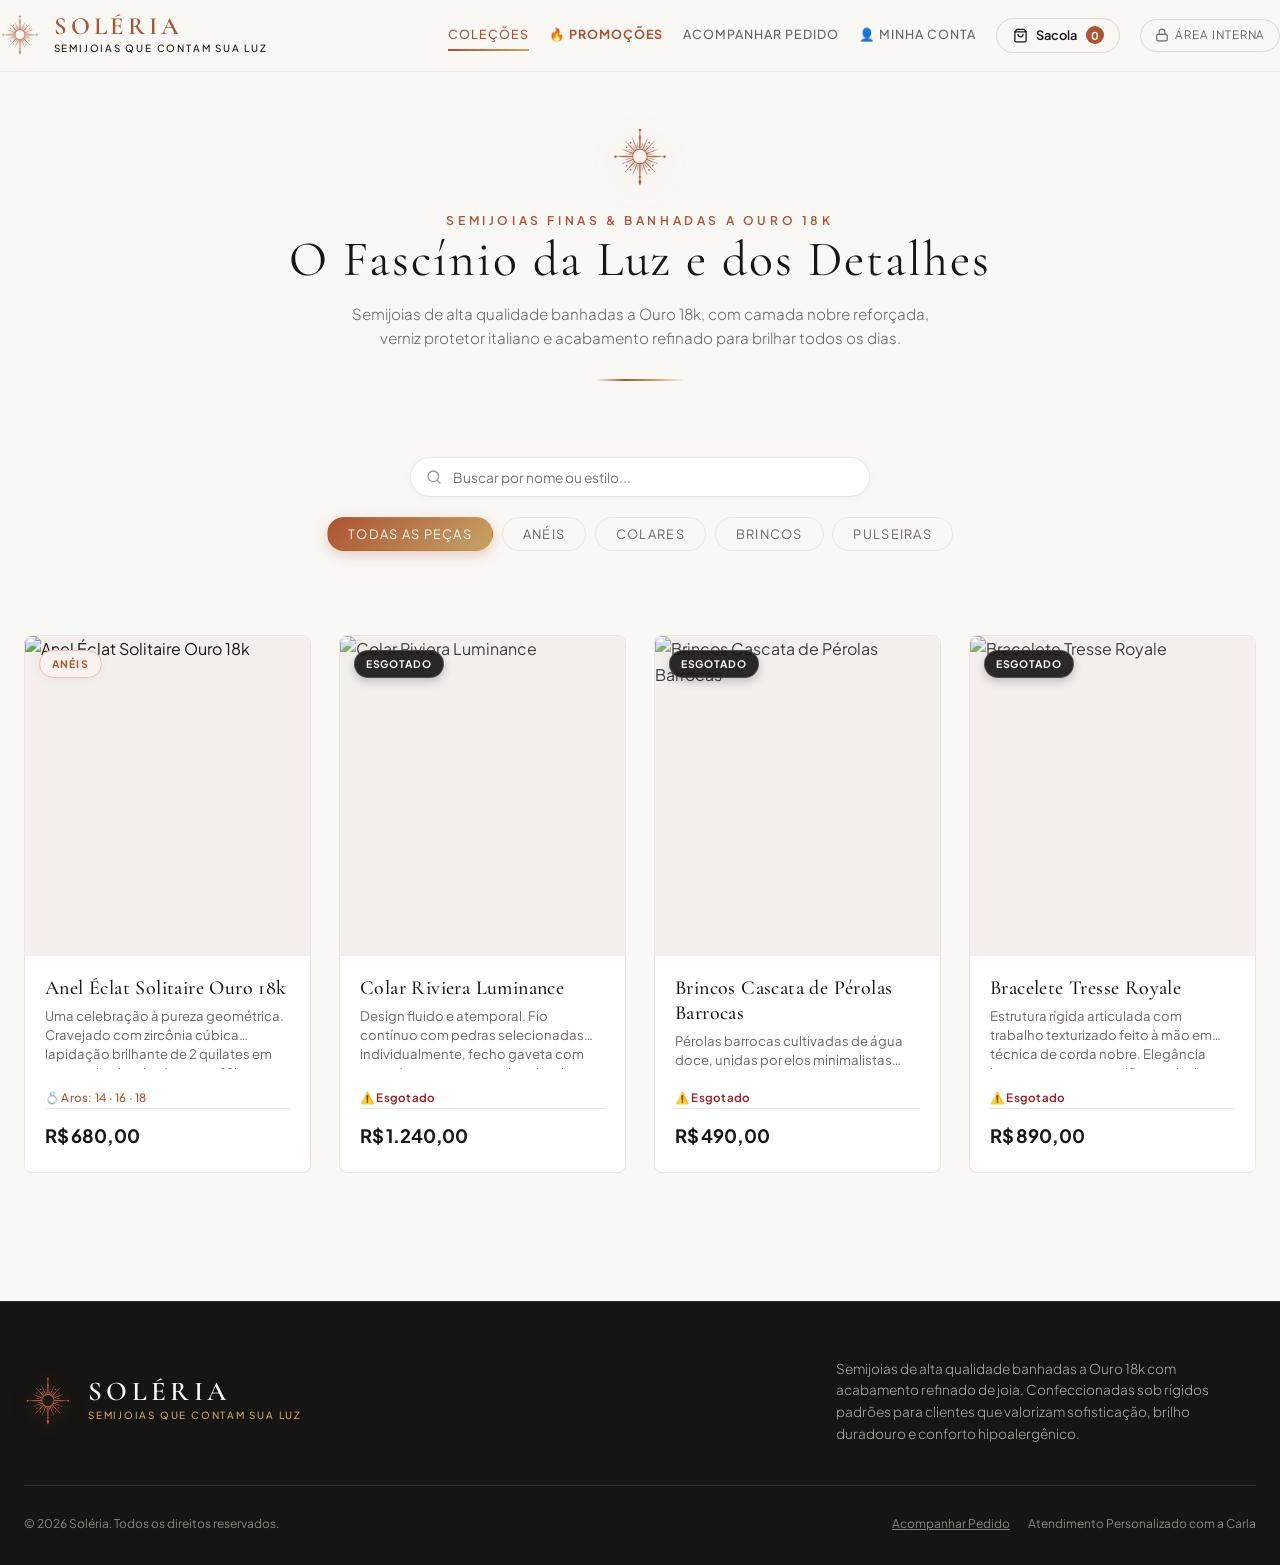
==== commit d164d0b2: "feat: adicionar tela de promocoes e gestao de produtos promocionais no estoque" ====
--- a/index.html
+++ b/index.html
@@ -88,6 +88,7 @@
 
       <nav class="header-nav">
         <a href="#colecoes" class="nav-link active">Coleções</a>
+        <a href="promocoes.html" class="nav-link promo-link">🔥 Promoções</a>
         <a href="rastreio.html" class="nav-link">Acompanhar Pedido</a>
         <a href="minha-conta.html" class="nav-link" id="nav-customer-account">Minha Conta</a>
         <button type="button" class="header-cart-btn" id="btn-open-cart" title="Ver Sacola de Compras">
@@ -341,10 +342,10 @@
   </footer>
 
   <!-- Scripts -->
-  <script src="assets/js/supabase.js?v=3.3"></script>
-  <script src="assets/js/cliente.js?v=3.3"></script>
-  <script src="assets/js/pagbank.js?v=1.0"></script>
-  <script src="assets/js/carrinho.js?v=3.3"></script>
-  <script src="assets/js/catalogo.js?v=3.4"></script>
+  <script src="assets/js/supabase.js?v=6.1"></script>
+  <script src="assets/js/cliente.js?v=6.1"></script>
+  <script src="assets/js/pagbank.js?v=6.1"></script>
+  <script src="assets/js/carrinho.js?v=6.1"></script>
+  <script src="assets/js/catalogo.js?v=6.1"></script>
 </body>
 </html>
--- a/assets/css/style.css
+++ b/assets/css/style.css
@@ -5516,8 +5516,197 @@
   margin-bottom: 1.25rem;
 }
 
-
-
-
-
-
+/* ==========================================================================
+   SISTEMA DE PROMOÇÕES & OFERTAS (SOLÉRIA)
+   ========================================================================== */
+
+/* Switch Toggle Component */
+.switch-toggle {
+  position: relative;
+  display: inline-block;
+  width: 44px;
+  height: 24px;
+  flex-shrink: 0;
+}
+
+.switch-toggle input {
+  opacity: 0;
+  width: 0;
+  height: 0;
+}
+
+.switch-slider {
+  position: absolute;
+  cursor: pointer;
+  inset: 0;
+  background-color: #CBD5E1;
+  transition: all 0.25s ease;
+  border-radius: 24px;
+}
+
+.switch-slider:before {
+  position: absolute;
+  content: "";
+  height: 18px;
+  width: 18px;
+  left: 3px;
+  bottom: 3px;
+  background-color: #FFFFFF;
+  transition: all 0.25s ease;
+  border-radius: 50%;
+  box-shadow: 0 1px 3px rgba(0, 0, 0, 0.25);
+}
+
+.switch-toggle input:checked + .switch-slider {
+  background-color: var(--brand-terracotta);
+}
+
+.switch-toggle input:checked + .switch-slider:before {
+  transform: translateX(20px);
+}
+
+/* Badges e Botões no Estoque Administrativo */
+.admin-promo-active-tag {
+  position: absolute;
+  top: 0.65rem;
+  left: 0.65rem;
+  background: var(--brand-gradient);
+  color: #FFFFFF;
+  font-size: 0.62rem;
+  font-weight: 800;
+  letter-spacing: 0.08em;
+  padding: 0.22rem 0.6rem;
+  border-radius: var(--radius-full);
+  box-shadow: 0 2px 8px rgba(171, 83, 50, 0.35);
+  z-index: 3;
+  text-transform: uppercase;
+}
+
+.btn-admin-promo {
+  font-size: 0.72rem;
+  padding: 0.35rem 0.65rem;
+  border-radius: var(--radius-sm);
+  border: 1px solid var(--border-medium);
+  background: #FFFFFF;
+  color: var(--text-secondary);
+  font-weight: 600;
+  cursor: pointer;
+  transition: all var(--trans-fast);
+  display: inline-flex;
+  align-items: center;
+  gap: 0.3rem;
+}
+
+.btn-admin-promo:hover {
+  border-color: var(--brand-terracotta);
+  color: var(--brand-terracotta);
+  background: var(--brand-terracotta-light);
+}
+
+.btn-admin-promo.active {
+  background: #FEF3C7;
+  border-color: #F59E0B;
+  color: #B45309;
+  font-weight: 700;
+  box-shadow: 0 1px 4px rgba(245, 158, 11, 0.2);
+}
+
+.btn-admin-promo.active:hover {
+  background: #FDE68A;
+  border-color: #D97706;
+}
+
+.badge-promo-toggle {
+  display: inline-flex;
+  align-items: center;
+  gap: 0.3rem;
+  font-size: 0.72rem;
+  padding: 0.28rem 0.6rem;
+  border-radius: var(--radius-full);
+  border: 1px solid var(--border-subtle);
+  background: #F8FAFC;
+  color: var(--text-muted);
+  cursor: pointer;
+  transition: all var(--trans-fast);
+  font-weight: 600;
+}
+
+.badge-promo-toggle:hover {
+  border-color: var(--brand-terracotta);
+  color: var(--brand-terracotta);
+}
+
+.badge-promo-toggle.active {
+  background: #FEF3C7;
+  border-color: #FCD34D;
+  color: #B45309;
+  font-weight: 700;
+}
+
+/* Nav e Pills Promocionais */
+.nav-link.promo-link,
+.nav-promo-highlight {
+  color: var(--brand-terracotta) !important;
+  font-weight: 700 !important;
+  position: relative;
+}
+
+.category-pill.pill-promo-highlight {
+  background: #FBF2EE;
+  border-color: var(--brand-terracotta-border);
+  color: var(--brand-terracotta);
+  font-weight: 700;
+}
+
+.category-pill.pill-promo-highlight:hover,
+.category-pill.pill-promo-highlight.active {
+  background: var(--brand-gradient);
+  border-color: transparent;
+  color: #FFFFFF;
+}
+
+/* Hero e Elementos da Tela de Promoções */
+.promo-hero-section {
+  text-align: center;
+  padding: 3.5rem 1rem 2.5rem;
+  background: linear-gradient(180deg, #FAF8F5 0%, #FFFFFF 100%);
+  position: relative;
+  border-bottom: 1px solid var(--border-subtle);
+  margin-bottom: 2rem;
+}
+
+.promo-hero-badge {
+  display: inline-flex;
+  align-items: center;
+  gap: 0.45rem;
+  background: #FBF2EE;
+  border: 1px solid var(--brand-terracotta-border);
+  color: var(--brand-terracotta);
+  font-size: 0.75rem;
+  font-weight: 700;
+  text-transform: uppercase;
+  letter-spacing: 0.1em;
+  padding: 0.35rem 0.95rem;
+  border-radius: var(--radius-full);
+  margin-bottom: 1rem;
+}
+
+.promo-tag-strip {
+  display: inline-block;
+  background: var(--brand-gradient);
+  color: #FFFFFF;
+  font-size: 0.68rem;
+  font-weight: 700;
+  text-transform: uppercase;
+  letter-spacing: 0.08em;
+  padding: 0.25rem 0.65rem;
+  border-radius: 4px;
+  margin-bottom: 0.5rem;
+}
+
+
+
+
+
+
+
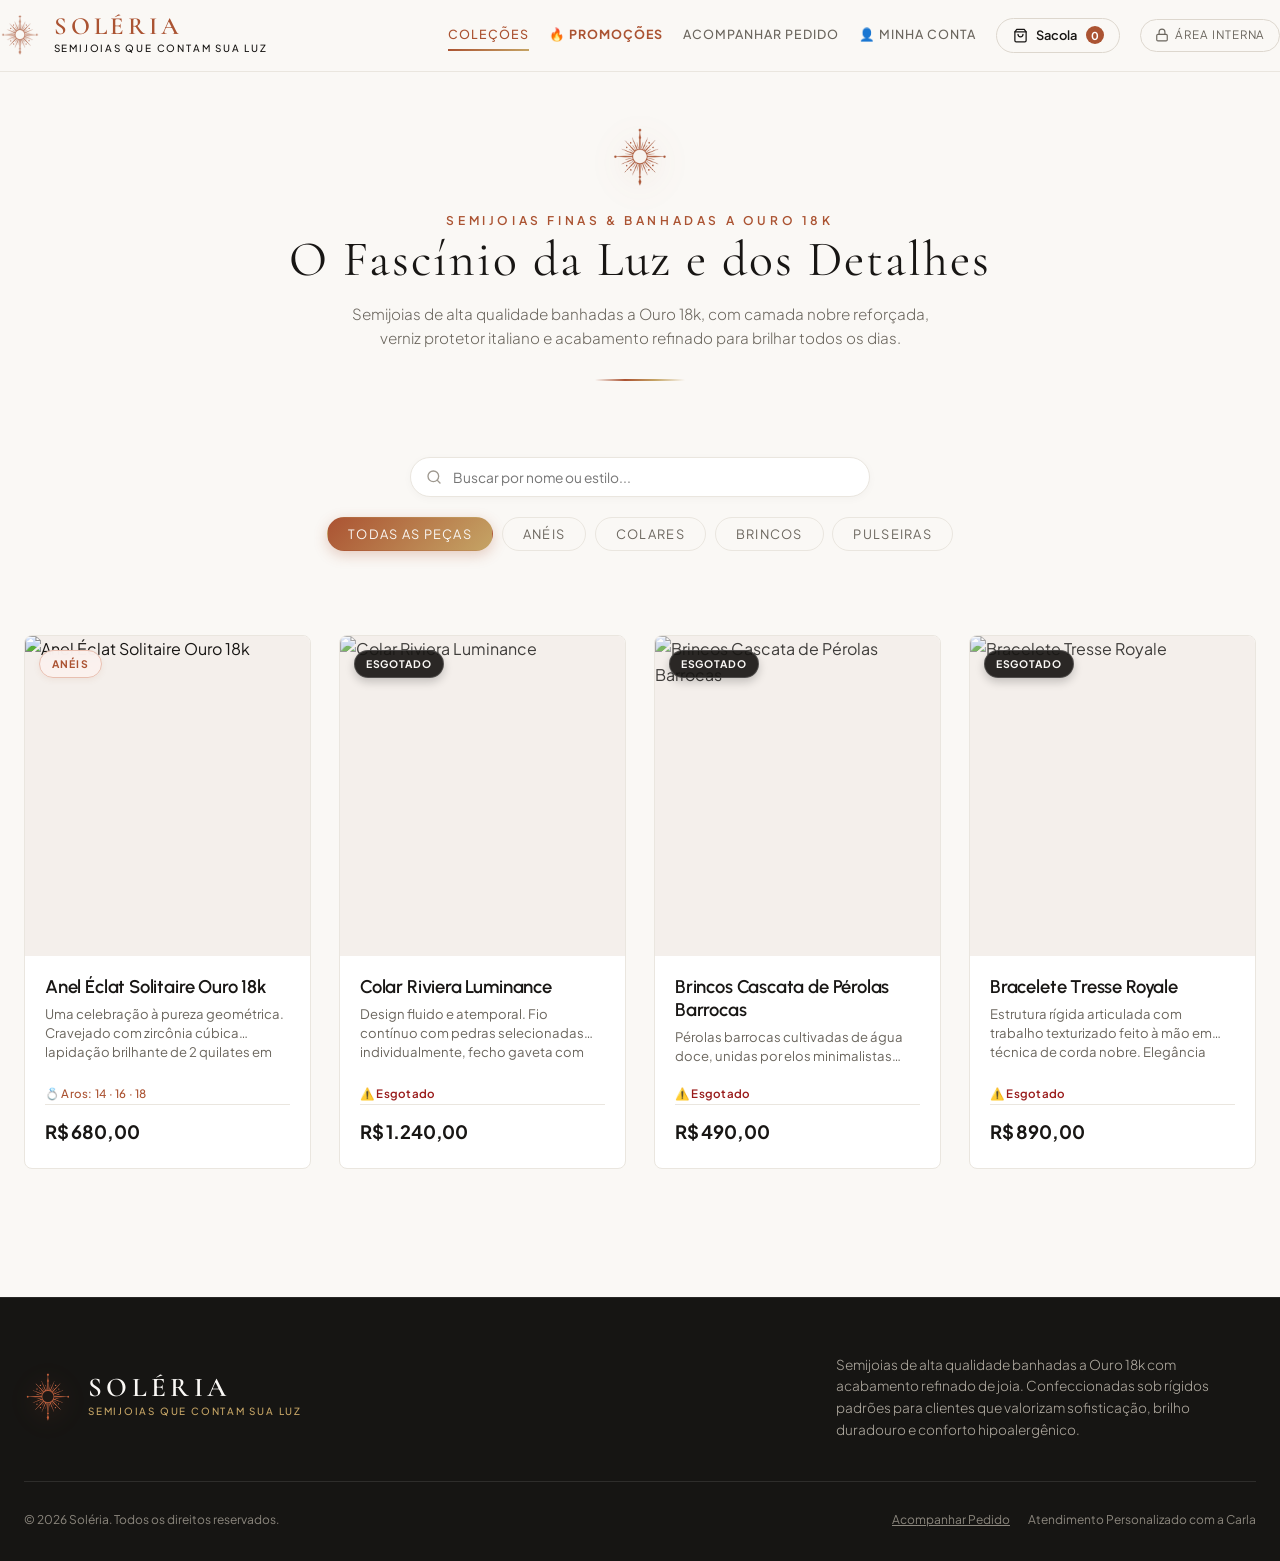
==== commit 586ec877: "feat: atualizar tipografia dos titulos de produtos para Urbanist" ====
--- a/index.html
+++ b/index.html
@@ -65,8 +65,13 @@
   <!-- Bootloader White-Label / Multi-Tenant (Injeta cores, logo e banco da cliente) -->
   <script src="assets/js/tenant-config.js"></script>
 
+  <!-- Google Fonts -->
+  <link rel="preconnect" href="https://fonts.googleapis.com">
+  <link rel="preconnect" href="https://fonts.gstatic.com" crossorigin>
+  <link href="https://fonts.googleapis.com/css2?family=Cormorant+Garamond:ital,wght@0,300;0,400;0,500;0,600;1,400&family=Plus+Jakarta+Sans:wght@300;400;500;600;700&family=Urbanist:ital,wght@0,400;0,500;0,600;0,700;1,400;1,600&display=swap" rel="stylesheet">
+
   <!-- Estilos Compartilhados -->
-  <link rel="stylesheet" href="assets/css/style.css?v=3.4">
+  <link rel="stylesheet" href="assets/css/style.css?v=3.5">
   
   <!-- Supabase CDN -->
   <script src="https://cdn.jsdelivr.net/npm/@supabase/supabase-js@2"></script>
--- a/assets/css/style.css
+++ b/assets/css/style.css
@@ -3,7 +3,7 @@
    Design System & Shared Stylesheet
    ========================================================================== */
 
-@import url('https://fonts.googleapis.com/css2?family=Cormorant+Garamond:ital,wght@0,300;0,400;0,500;0,600;1,400&family=Plus+Jakarta+Sans:wght@300;400;500;600;700&display=swap');
+@import url('https://fonts.googleapis.com/css2?family=Cormorant+Garamond:ital,wght@0,300;0,400;0,500;0,600;1,400&family=Plus+Jakarta+Sans:wght@300;400;500;600;700&family=Urbanist:ital,wght@0,300;0,400;0,500;0,600;0,700;1,400;1,600&display=swap');
 
 :root {
   /* Soléria Official Brand Palette (Terracotta + Champagne Gold) */
@@ -56,6 +56,7 @@
   /* Typography */
   --font-serif: 'Cormorant Garamond', Georgia, 'Times New Roman', serif;
   --font-sans: 'Plus Jakarta Sans', -apple-system, BlinkMacSystemFont, 'Segoe UI', Roboto, sans-serif;
+  --font-product-title: 'Urbanist', 'Plus Jakarta Sans', -apple-system, BlinkMacSystemFont, 'Segoe UI', Roboto, sans-serif;
 
   /* Elevations & Shadows */
   --shadow-sm: 0 1px 3px rgba(24, 22, 20, 0.04);
@@ -534,10 +535,10 @@
 }
 
 .product-card-title {
-  font-family: var(--font-serif);
-  font-size: 1.25rem;
-  font-weight: 500;
-  letter-spacing: 0.02em;
+  font-family: var(--font-product-title);
+  font-size: 1.15rem;
+  font-weight: 600;
+  letter-spacing: -0.01em;
   color: var(--text-primary);
   line-height: 1.25;
   margin-bottom: 0.35rem;
@@ -811,10 +812,11 @@
 }
 
 .modal-product-name {
-  font-family: var(--font-serif);
-  font-size: 2.1rem;
-  font-weight: 400;
-  line-height: 1.15;
+  font-family: var(--font-product-title);
+  font-size: 2rem;
+  font-weight: 600;
+  letter-spacing: -0.01em;
+  line-height: 1.2;
   color: var(--text-primary);
   margin-bottom: 0.35rem;
 }
@@ -2910,7 +2912,8 @@
 }
 
 .cart-item-name {
-  font-size: 0.88rem;
+  font-family: var(--font-product-title);
+  font-size: 0.92rem;
   font-weight: 600;
   color: var(--text-primary);
   white-space: nowrap;
@@ -5704,9 +5707,80 @@
   margin-bottom: 0.5rem;
 }
 
-
-
-
-
-
-
+/* Tarja Específica de Promoção nos Cards */
+.promo-card-tarja {
+  position: absolute;
+  bottom: 0;
+  left: 0;
+  right: 0;
+  background: linear-gradient(90deg, #7C2D12 0%, #AB5332 50%, #B45309 100%);
+  color: #FFFFFF;
+  padding: 0.45rem 0.75rem;
+  display: flex;
+  align-items: center;
+  justify-content: space-between;
+  gap: 0.5rem;
+  z-index: 2;
+  box-shadow: 0 -2px 10px rgba(0, 0, 0, 0.25);
+  font-family: var(--font-sans);
+}
+
+.promo-tarja-main {
+  display: flex;
+  align-items: center;
+  gap: 0.35rem;
+  font-size: 0.68rem;
+  font-weight: 800;
+  letter-spacing: 0.06em;
+  text-transform: uppercase;
+  color: #FEF3C7;
+  white-space: nowrap;
+}
+
+.promo-tarja-prices {
+  display: flex;
+  align-items: baseline;
+  gap: 0.35rem;
+  font-size: 0.75rem;
+  white-space: nowrap;
+}
+
+.promo-tarja-old {
+  font-size: 0.65rem;
+  color: rgba(255, 255, 255, 0.75);
+  text-decoration: line-through;
+}
+
+.promo-tarja-current {
+  color: #FFFFFF;
+  font-weight: 700;
+}
+
+.promo-tarja-current strong {
+  color: #FEF08A;
+  font-size: 0.88rem;
+  font-weight: 800;
+}
+
+/* Tag de Custo da Peça (Modo Gestor Ativo) */
+.promo-manager-cost-tag {
+  display: inline-flex;
+  align-items: center;
+  gap: 0.35rem;
+  background: #FEF3C7;
+  border: 1px solid #FCD34D;
+  color: #92400E;
+  font-size: 0.7rem;
+  font-weight: 600;
+  padding: 0.2rem 0.55rem;
+  border-radius: var(--radius-sm);
+  margin-bottom: 0.5rem;
+}
+
+
+
+
+
+
+
+
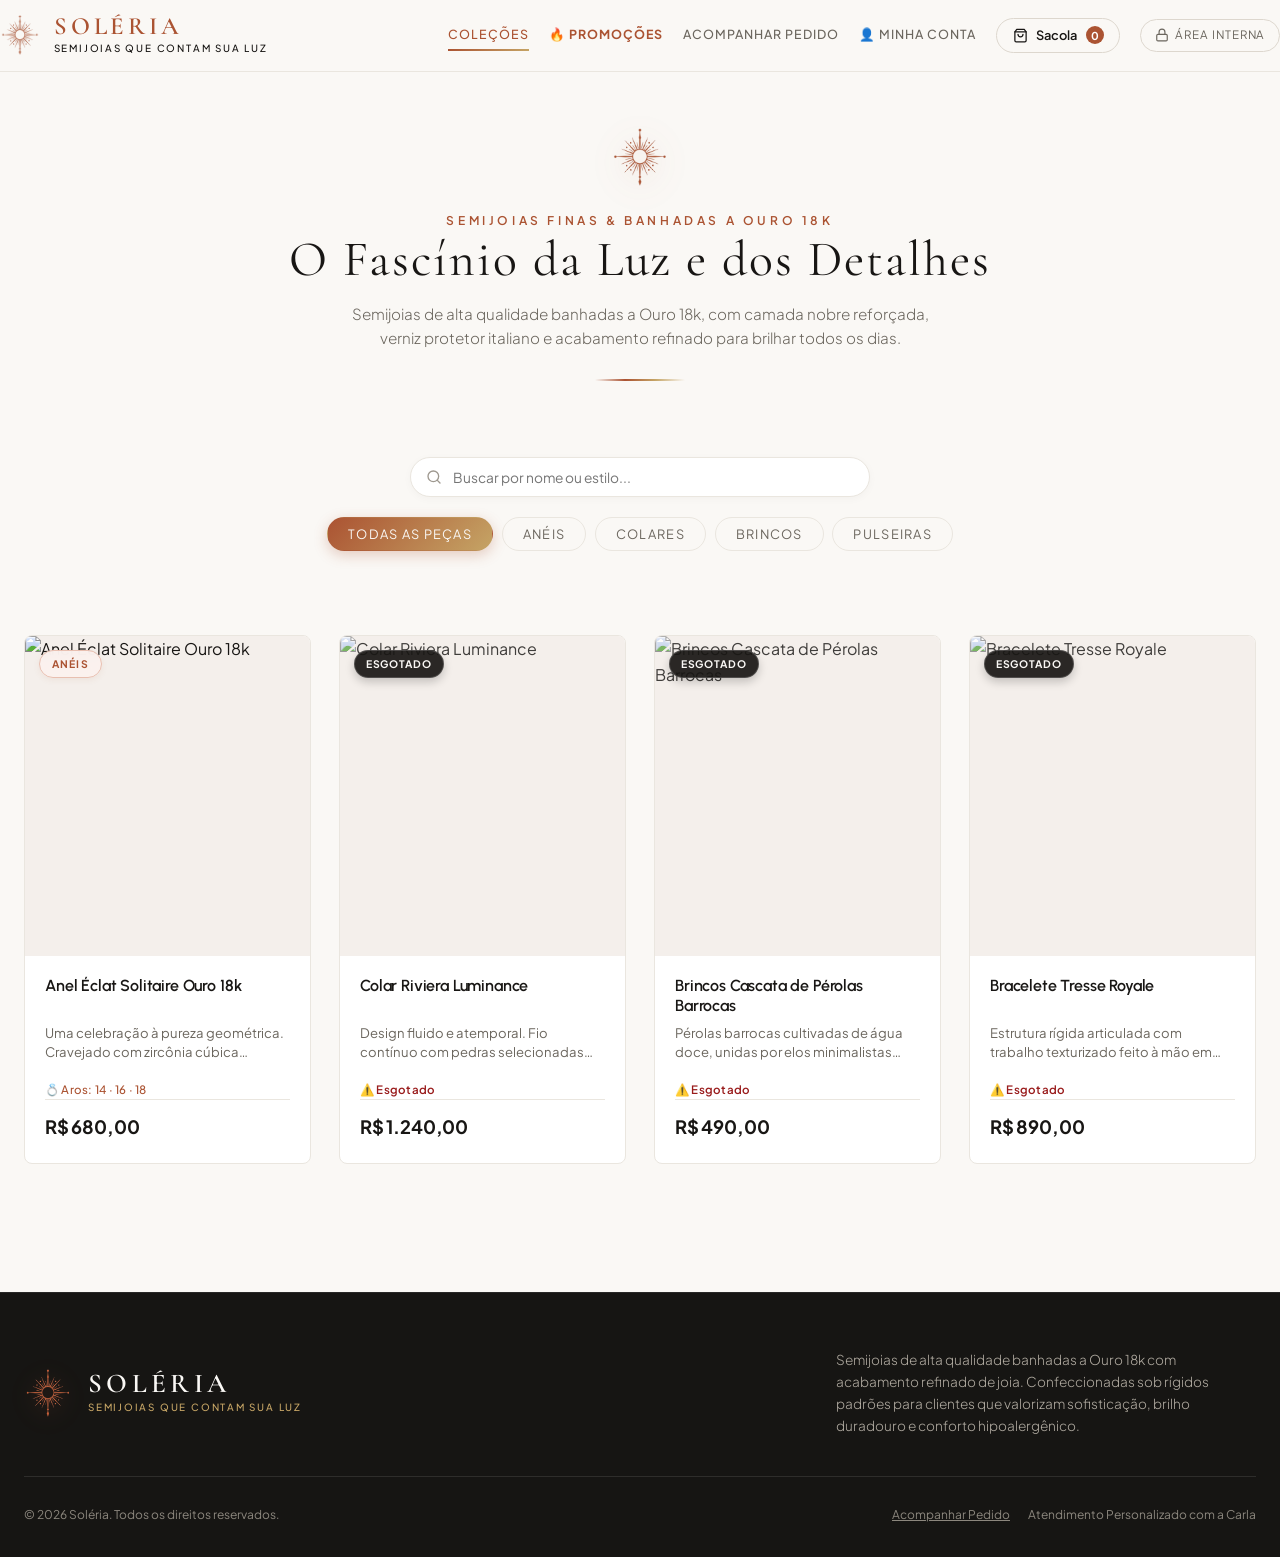
==== commit 95747d2c: "style: ajustar tamanho da fonte para 1.00rem e limitar titulo a 2 linhas" ====
--- a/index.html
+++ b/index.html
@@ -71,7 +71,7 @@
   <link href="https://fonts.googleapis.com/css2?family=Cormorant+Garamond:ital,wght@0,300;0,400;0,500;0,600;1,400&family=Plus+Jakarta+Sans:wght@300;400;500;600;700&family=Urbanist:ital,wght@0,400;0,500;0,600;0,700;1,400;1,600&display=swap" rel="stylesheet">
 
   <!-- Estilos Compartilhados -->
-  <link rel="stylesheet" href="assets/css/style.css?v=3.5">
+  <link rel="stylesheet" href="assets/css/style.css?v=3.6">
   
   <!-- Supabase CDN -->
   <script src="https://cdn.jsdelivr.net/npm/@supabase/supabase-js@2"></script>
--- a/assets/css/style.css
+++ b/assets/css/style.css
@@ -536,12 +536,18 @@
 
 .product-card-title {
   font-family: var(--font-product-title);
-  font-size: 1.15rem;
+  font-size: 1.00rem;
   font-weight: 600;
   letter-spacing: -0.01em;
   color: var(--text-primary);
-  line-height: 1.25;
+  line-height: 1.3;
   margin-bottom: 0.35rem;
+  display: -webkit-box;
+  -webkit-line-clamp: 2;
+  -webkit-box-orient: vertical;
+  overflow: hidden;
+  text-overflow: ellipsis;
+  min-height: 2.6rem;
 }
 
 .product-card-desc {
@@ -2240,7 +2246,14 @@
   }
 
   .product-card-title {
-    font-size: 1rem;
+    font-size: 1.00rem;
+    line-height: 1.3;
+    min-height: 2.6rem;
+    display: -webkit-box;
+    -webkit-line-clamp: 2;
+    -webkit-box-orient: vertical;
+    overflow: hidden;
+    text-overflow: ellipsis;
   }
 
   .product-card-desc {
@@ -3855,13 +3868,14 @@
   }
 
   .product-card-title {
-    font-size: 0.88rem;
+    font-size: 0.94rem;
     line-height: 1.25;
-    min-height: 2.2rem;
+    min-height: 2.35rem;
     display: -webkit-box;
     -webkit-line-clamp: 2;
     -webkit-box-orient: vertical;
     overflow: hidden;
+    text-overflow: ellipsis;
   }
 
   .product-price-current {
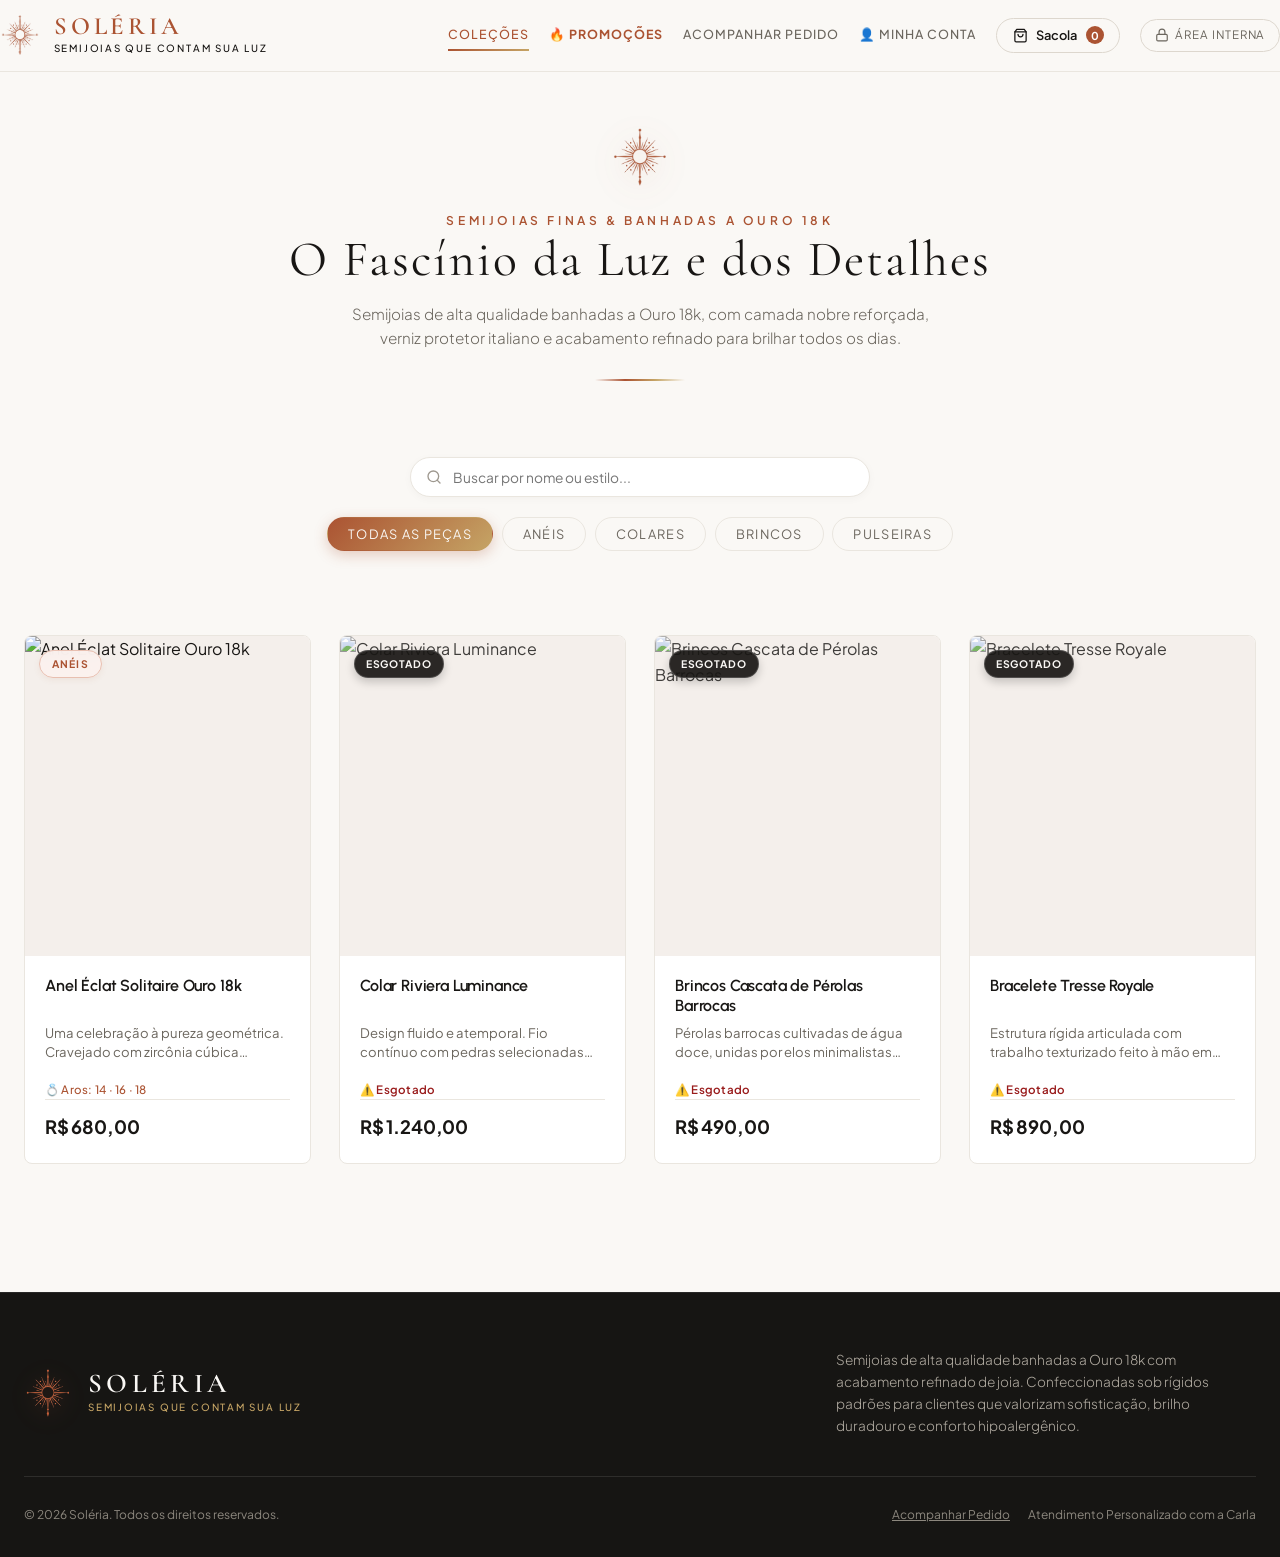
==== commit 0365a425: "fix: padronizar modal e aros no mobile identico a home e limpar metadados de promocao" ====
--- a/index.html
+++ b/index.html
@@ -71,7 +71,7 @@
   <link href="https://fonts.googleapis.com/css2?family=Cormorant+Garamond:ital,wght@0,300;0,400;0,500;0,600;1,400&family=Plus+Jakarta+Sans:wght@300;400;500;600;700&family=Urbanist:ital,wght@0,400;0,500;0,600;0,700;1,400;1,600&display=swap" rel="stylesheet">
 
   <!-- Estilos Compartilhados -->
-  <link rel="stylesheet" href="assets/css/style.css?v=3.6">
+  <link rel="stylesheet" href="assets/css/style.css?v=4.6">
   
   <!-- Supabase CDN -->
   <script src="https://cdn.jsdelivr.net/npm/@supabase/supabase-js@2"></script>
@@ -351,6 +351,6 @@
   <script src="assets/js/cliente.js?v=6.1"></script>
   <script src="assets/js/pagbank.js?v=6.1"></script>
   <script src="assets/js/carrinho.js?v=6.1"></script>
-  <script src="assets/js/catalogo.js?v=6.1"></script>
+  <script src="assets/js/catalogo.js?v=6.5"></script>
 </body>
 </html>
--- a/assets/css/style.css
+++ b/assets/css/style.css
@@ -3843,6 +3843,12 @@
     overflow: hidden;
     text-overflow: ellipsis;
     z-index: 2;
+  }
+
+  .product-card-category-badge.badge-top-left {
+    top: 0.45rem !important;
+    bottom: auto !important;
+    left: 0.45rem !important;
   }
 
   .product-card-discount-badge {
@@ -4005,6 +4011,7 @@
     align-items: center !important;
     gap: 0.5rem !important;
     width: 100% !important;
+    flex-shrink: 0 !important;
   }
 
   .modal-main-image-wrap {
@@ -4025,6 +4032,7 @@
     position: relative !important;
     cursor: zoom-in !important;
     -webkit-tap-highlight-color: rgba(212, 175, 55, 0.2) !important;
+    flex-shrink: 0 !important;
   }
 
   .modal-main-image {
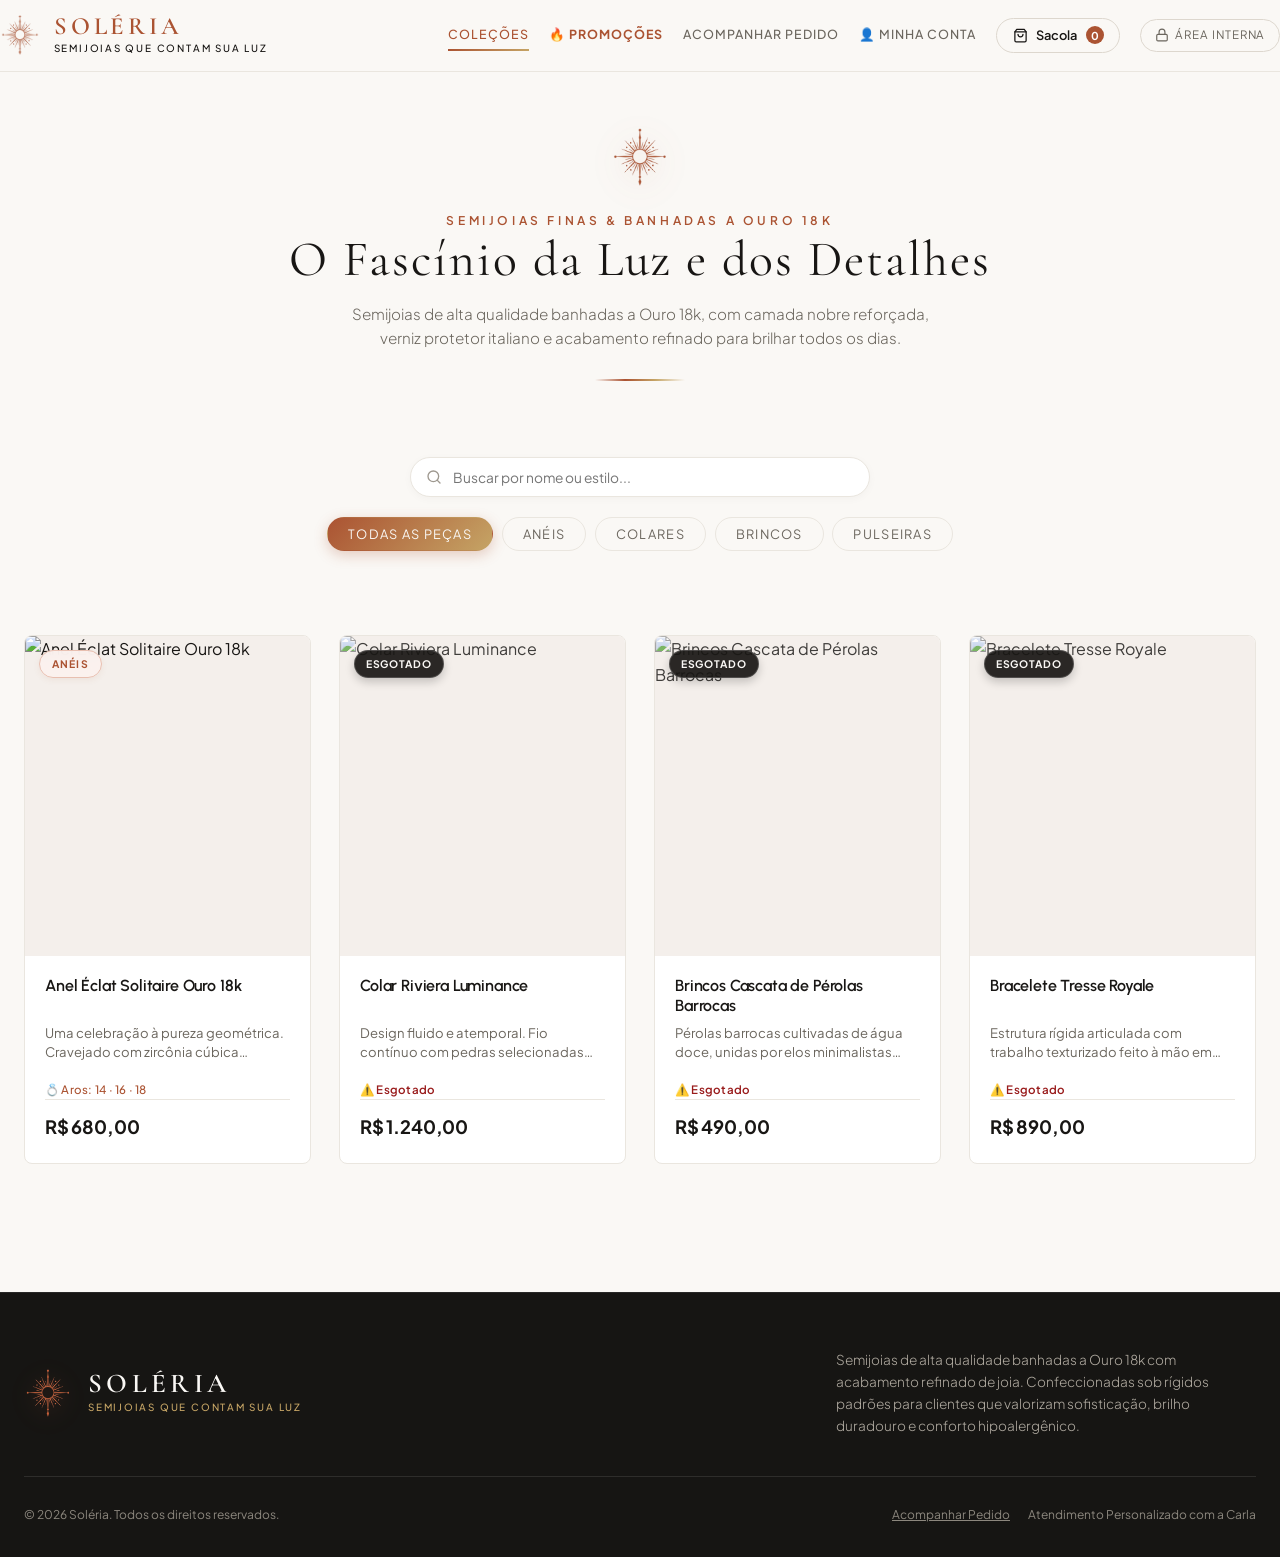
==== commit c16e063b: "feat: redirecionar botao de promocao para promocoes.html, adaptar tarja no mobile e isolar descontos" ====
--- a/index.html
+++ b/index.html
@@ -71,7 +71,7 @@
   <link href="https://fonts.googleapis.com/css2?family=Cormorant+Garamond:ital,wght@0,300;0,400;0,500;0,600;1,400&family=Plus+Jakarta+Sans:wght@300;400;500;600;700&family=Urbanist:ital,wght@0,400;0,500;0,600;0,700;1,400;1,600&display=swap" rel="stylesheet">
 
   <!-- Estilos Compartilhados -->
-  <link rel="stylesheet" href="assets/css/style.css?v=4.6">
+  <link rel="stylesheet" href="assets/css/style.css?v=4.7">
   
   <!-- Supabase CDN -->
   <script src="https://cdn.jsdelivr.net/npm/@supabase/supabase-js@2"></script>
@@ -351,6 +351,6 @@
   <script src="assets/js/cliente.js?v=6.1"></script>
   <script src="assets/js/pagbank.js?v=6.1"></script>
   <script src="assets/js/carrinho.js?v=6.1"></script>
-  <script src="assets/js/catalogo.js?v=6.5"></script>
+  <script src="assets/js/catalogo.js?v=6.6"></script>
 </body>
 </html>
--- a/assets/css/style.css
+++ b/assets/css/style.css
@@ -289,6 +289,7 @@
   transition: all var(--trans-fast);
   display: inline-flex;
   align-items: center;
+  text-decoration: none;
   gap: 0.4rem;
   white-space: nowrap;
   flex-shrink: 0;
@@ -408,6 +409,7 @@
   transition: all var(--trans-fast);
   display: inline-flex;
   align-items: center;
+  text-decoration: none;
   justify-content: center;
   text-align: center;
   white-space: nowrap;
@@ -752,6 +754,7 @@
   border-radius: 20px;
   display: inline-flex;
   align-items: center;
+  text-decoration: none;
   gap: 5px;
   backdrop-filter: blur(8px);
   -webkit-backdrop-filter: blur(8px);
@@ -1001,6 +1004,7 @@
 .admin-brand-link {
   display: inline-flex;
   align-items: center;
+  text-decoration: none;
   gap: 0.75rem;
   text-decoration: none;
   min-width: 0;
@@ -1100,6 +1104,7 @@
   transition: all var(--trans-fast);
   display: inline-flex;
   align-items: center;
+  text-decoration: none;
   gap: 0.45rem;
   white-space: nowrap;
   flex-shrink: 0;
@@ -1350,6 +1355,7 @@
 .status-badge {
   display: inline-flex;
   align-items: center;
+  text-decoration: none;
   gap: 0.35rem;
   padding: 0.2rem 0.55rem;
   border-radius: var(--radius-full);
@@ -1675,6 +1681,7 @@
   transition: all var(--trans-fast);
   display: inline-flex;
   align-items: center;
+  text-decoration: none;
   gap: 0.4rem;
 }
 
@@ -1768,6 +1775,7 @@
   cursor: pointer;
   display: inline-flex;
   align-items: center;
+  text-decoration: none;
   justify-content: center;
   gap: 0.5rem;
   transition: all var(--trans-fast);
@@ -1800,6 +1808,7 @@
   cursor: pointer;
   display: inline-flex;
   align-items: center;
+  text-decoration: none;
   justify-content: center;
   gap: 0.5rem;
   transition: all var(--trans-fast);
@@ -1837,6 +1846,7 @@
   transition: color var(--trans-fast);
   display: inline-flex;
   align-items: center;
+  text-decoration: none;
   justify-content: center;
 }
 
@@ -2392,6 +2402,7 @@
 .modal-size-pill {
   display: inline-flex;
   align-items: center;
+  text-decoration: none;
   gap: 0.4rem;
   padding: 0.42rem 0.8rem;
   border: 1.5px solid var(--border-medium);
@@ -2541,6 +2552,7 @@
   cursor: pointer;
   display: inline-flex;
   align-items: center;
+  text-decoration: none;
   justify-content: center;
   gap: 0.5rem;
   box-shadow: 0 2px 8px rgba(171, 83, 50, 0.25);
@@ -2580,6 +2592,7 @@
   cursor: pointer;
   display: inline-flex;
   align-items: center;
+  text-decoration: none;
   gap: 0.4rem;
   transition: all var(--trans-fast);
 }
@@ -2720,6 +2733,7 @@
   cursor: pointer;
   display: inline-flex;
   align-items: center;
+  text-decoration: none;
   gap: 0.3rem;
   transition: all var(--trans-fast);
 }
@@ -2768,6 +2782,7 @@
   color: var(--text-primary);
   display: inline-flex;
   align-items: center;
+  text-decoration: none;
   gap: 0.55rem;
   cursor: pointer;
   position: relative;
@@ -2791,6 +2806,7 @@
   font-weight: 700;
   display: inline-flex;
   align-items: center;
+  text-decoration: none;
   justify-content: center;
   transition: transform var(--trans-fast);
 }
@@ -2962,6 +2978,7 @@
 .cart-qty-selector {
   display: inline-flex;
   align-items: center;
+  text-decoration: none;
   border: 1px solid var(--border-medium);
   border-radius: var(--radius-full);
   background: #FFFFFF;
@@ -3002,6 +3019,7 @@
   transition: color var(--trans-fast);
   display: inline-flex;
   align-items: center;
+  text-decoration: none;
   gap: 0.2rem;
 }
 
@@ -3154,6 +3172,7 @@
   cursor: pointer;
   display: inline-flex;
   align-items: center;
+  text-decoration: none;
   justify-content: center;
   gap: 0.5rem;
   transition: all var(--trans-fast);
@@ -3216,6 +3235,7 @@
   cursor: pointer;
   display: inline-flex;
   align-items: center;
+  text-decoration: none;
   justify-content: center;
   gap: 0.5rem;
   text-decoration: none;
@@ -3423,6 +3443,7 @@
   font-weight: 600;
   display: inline-flex;
   align-items: center;
+  text-decoration: none;
   justify-content: center;
   gap: 0.45rem;
   cursor: pointer;
@@ -3452,6 +3473,7 @@
   font-weight: 600;
   display: inline-flex;
   align-items: center;
+  text-decoration: none;
   justify-content: center;
   gap: 0.45rem;
   cursor: pointer;
@@ -3499,6 +3521,7 @@
 .order-badge {
   display: inline-flex;
   align-items: center;
+  text-decoration: none;
   gap: 0.35rem;
   padding: 0.25rem 0.65rem;
   border-radius: var(--radius-full);
@@ -3867,6 +3890,38 @@
     font-size: 0.58rem !important;
     padding: 0.18rem 0.45rem !important;
     z-index: 2;
+  }
+
+  /* Tarja de Promoção nos Cards no Mobile: 100% visível e legível em 2 colunas */
+  .promo-card-tarja {
+    padding: 0.35rem 0.45rem !important;
+    flex-direction: column !important;
+    align-items: stretch !important;
+    gap: 0.15rem !important;
+    box-sizing: border-box !important;
+  }
+
+  .promo-tarja-main {
+    font-size: 0.58rem !important;
+    letter-spacing: 0.05em !important;
+    gap: 0.25rem !important;
+    justify-content: flex-start !important;
+  }
+
+  .promo-tarja-prices {
+    font-size: 0.68rem !important;
+    justify-content: space-between !important;
+    width: 100% !important;
+    gap: 0.25rem !important;
+  }
+
+  .promo-tarja-old {
+    font-size: 0.56rem !important;
+  }
+
+  .promo-tarja-current {
+    font-size: 0.72rem !important;
+    font-weight: 800 !important;
   }
 
   .product-card-content {
@@ -4723,6 +4778,7 @@
   border: 1px solid #BCF0DA;
   display: inline-flex;
   align-items: center;
+  text-decoration: none;
   gap: 0.25rem;
 }
 
@@ -4736,6 +4792,7 @@
   border: 1px solid #FDE68A;
   display: inline-flex;
   align-items: center;
+  text-decoration: none;
   gap: 0.25rem;
 }
 
@@ -5250,6 +5307,7 @@
 .lightbox-btn-close-bottom {
   display: inline-flex;
   align-items: center;
+  text-decoration: none;
   justify-content: center;
   gap: 6px;
   background: rgba(255, 255, 255, 0.14);
@@ -5332,6 +5390,7 @@
 .admin-tab-toggle-btn {
   display: inline-flex;
   align-items: center;
+  text-decoration: none;
   gap: 0.5rem;
   background: transparent;
   border: 1px solid transparent;
@@ -5619,6 +5678,7 @@
   transition: all var(--trans-fast);
   display: inline-flex;
   align-items: center;
+  text-decoration: none;
   gap: 0.3rem;
 }
 
@@ -5644,6 +5704,7 @@
 .badge-promo-toggle {
   display: inline-flex;
   align-items: center;
+  text-decoration: none;
   gap: 0.3rem;
   font-size: 0.72rem;
   padding: 0.28rem 0.6rem;
@@ -5703,6 +5764,7 @@
 .promo-hero-badge {
   display: inline-flex;
   align-items: center;
+  text-decoration: none;
   gap: 0.45rem;
   background: #FBF2EE;
   border: 1px solid var(--brand-terracotta-border);
@@ -5788,6 +5850,7 @@
 .promo-manager-cost-tag {
   display: inline-flex;
   align-items: center;
+  text-decoration: none;
   gap: 0.35rem;
   background: #FEF3C7;
   border: 1px solid #FCD34D;
